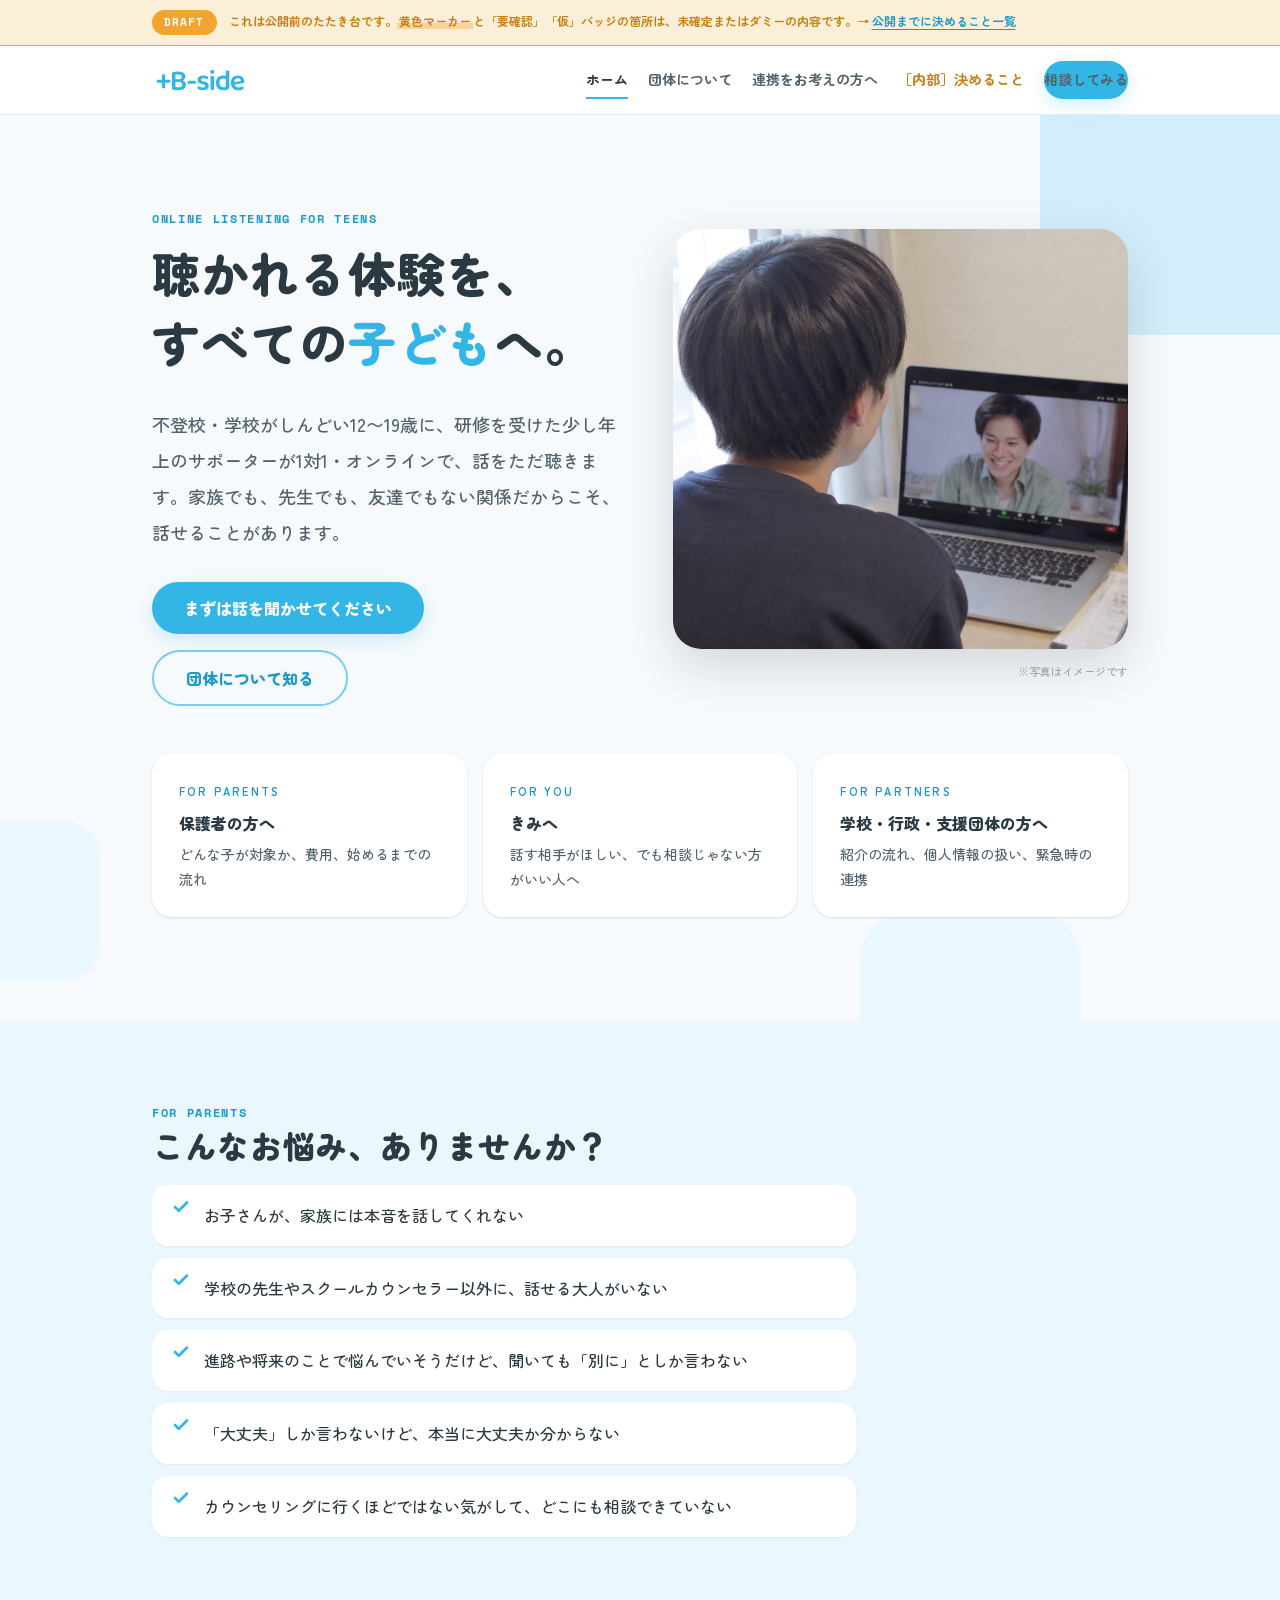
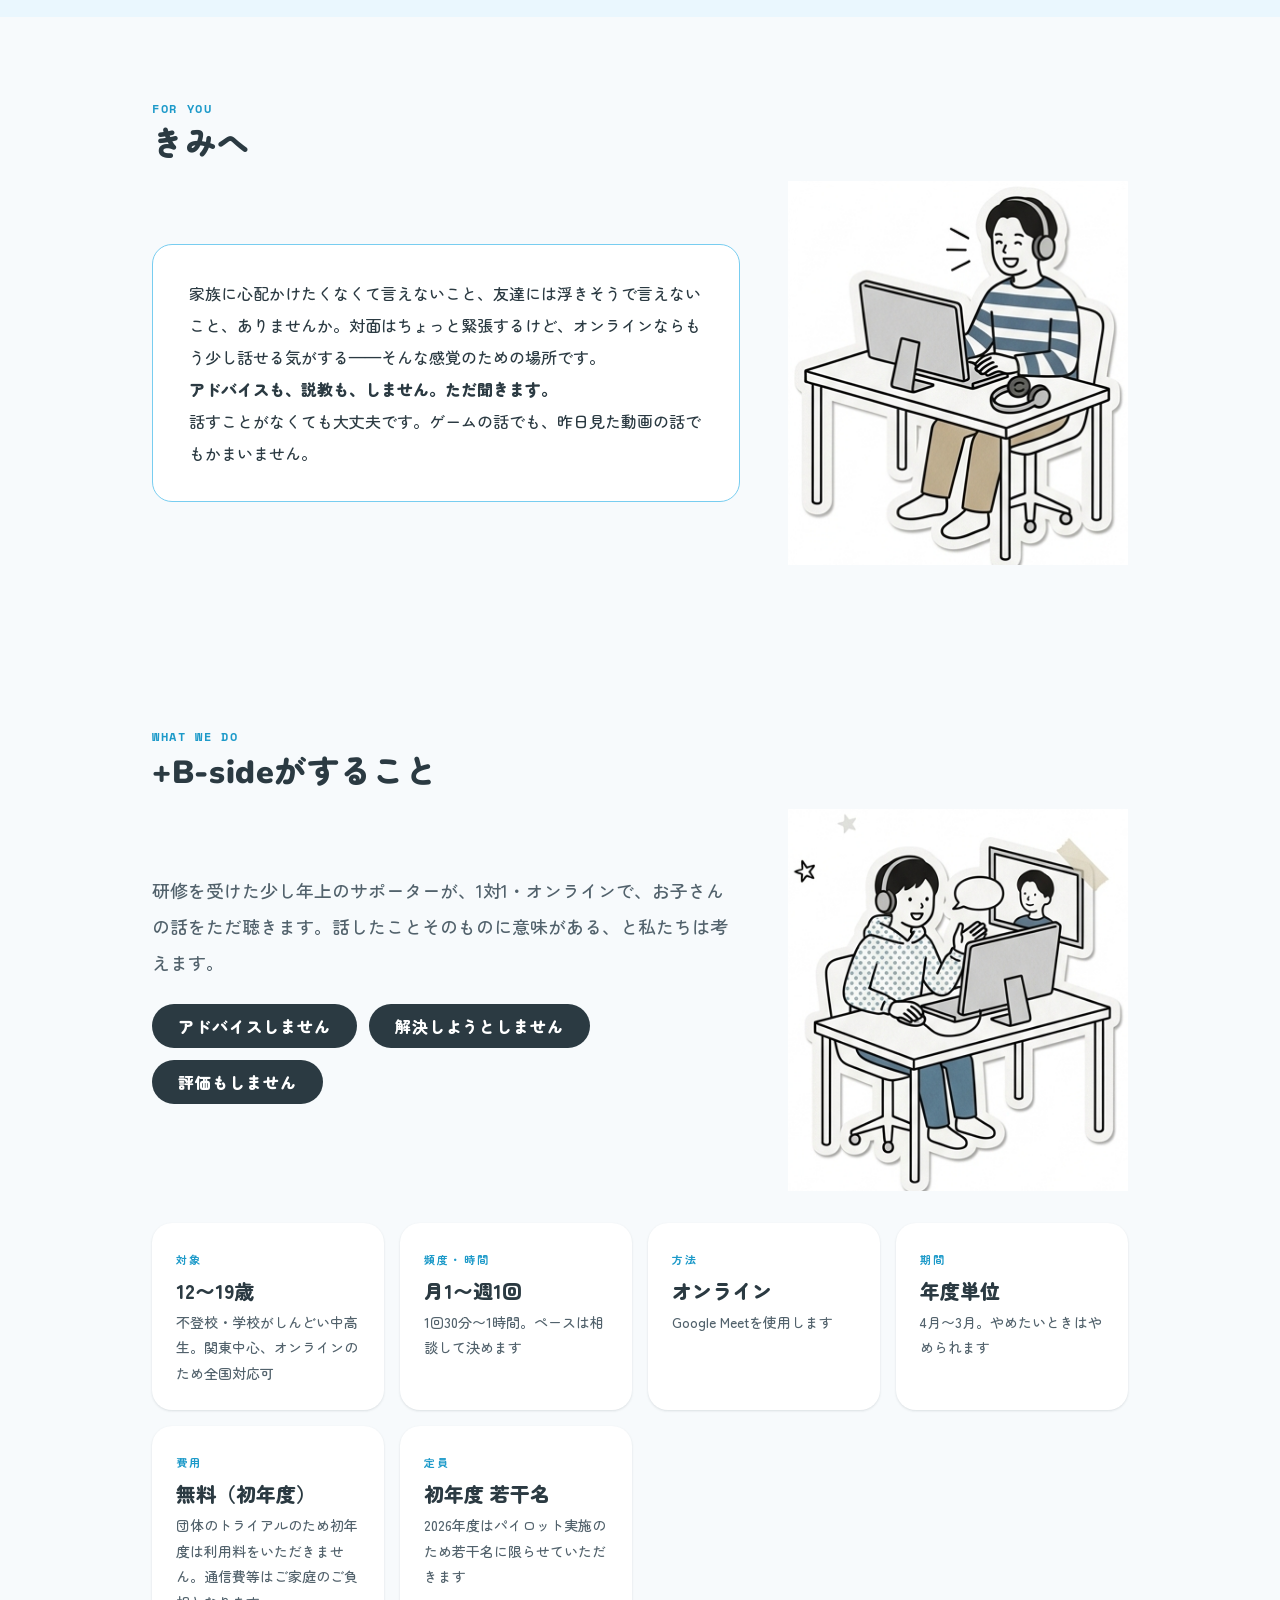
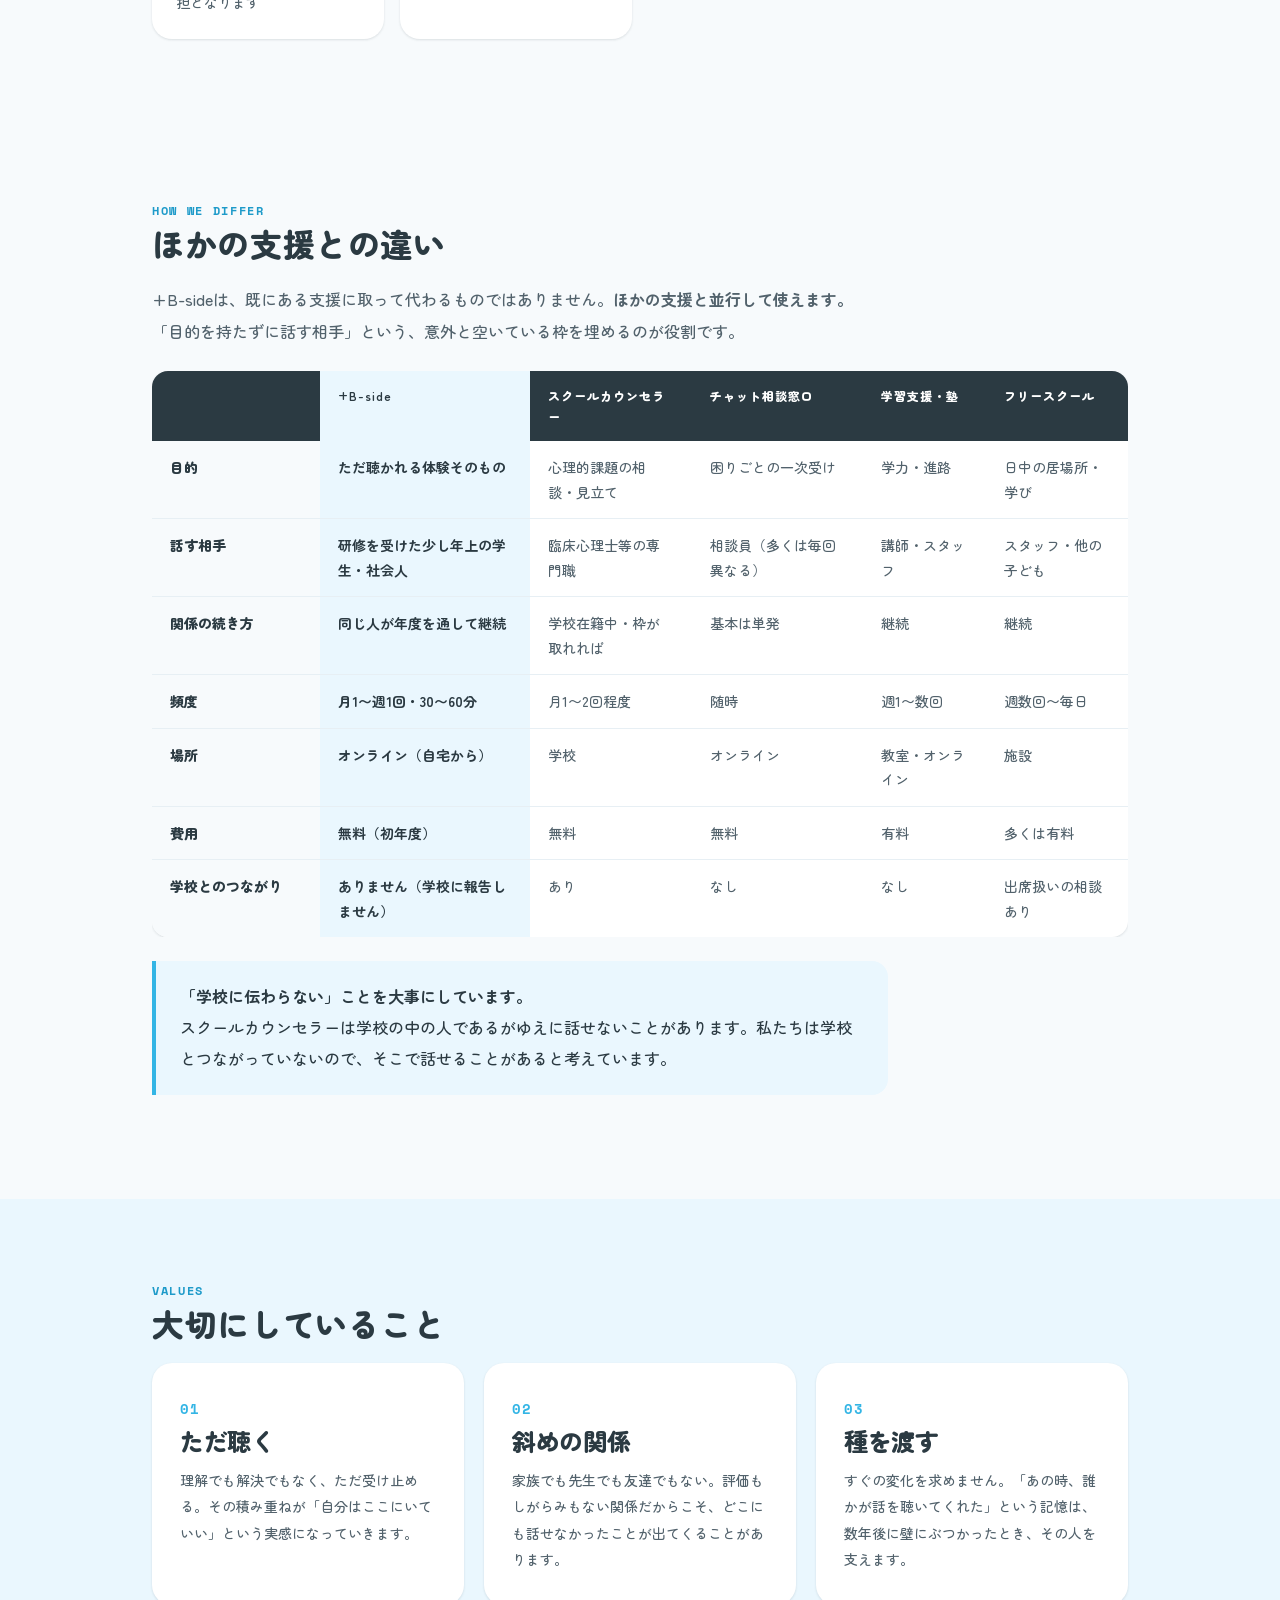
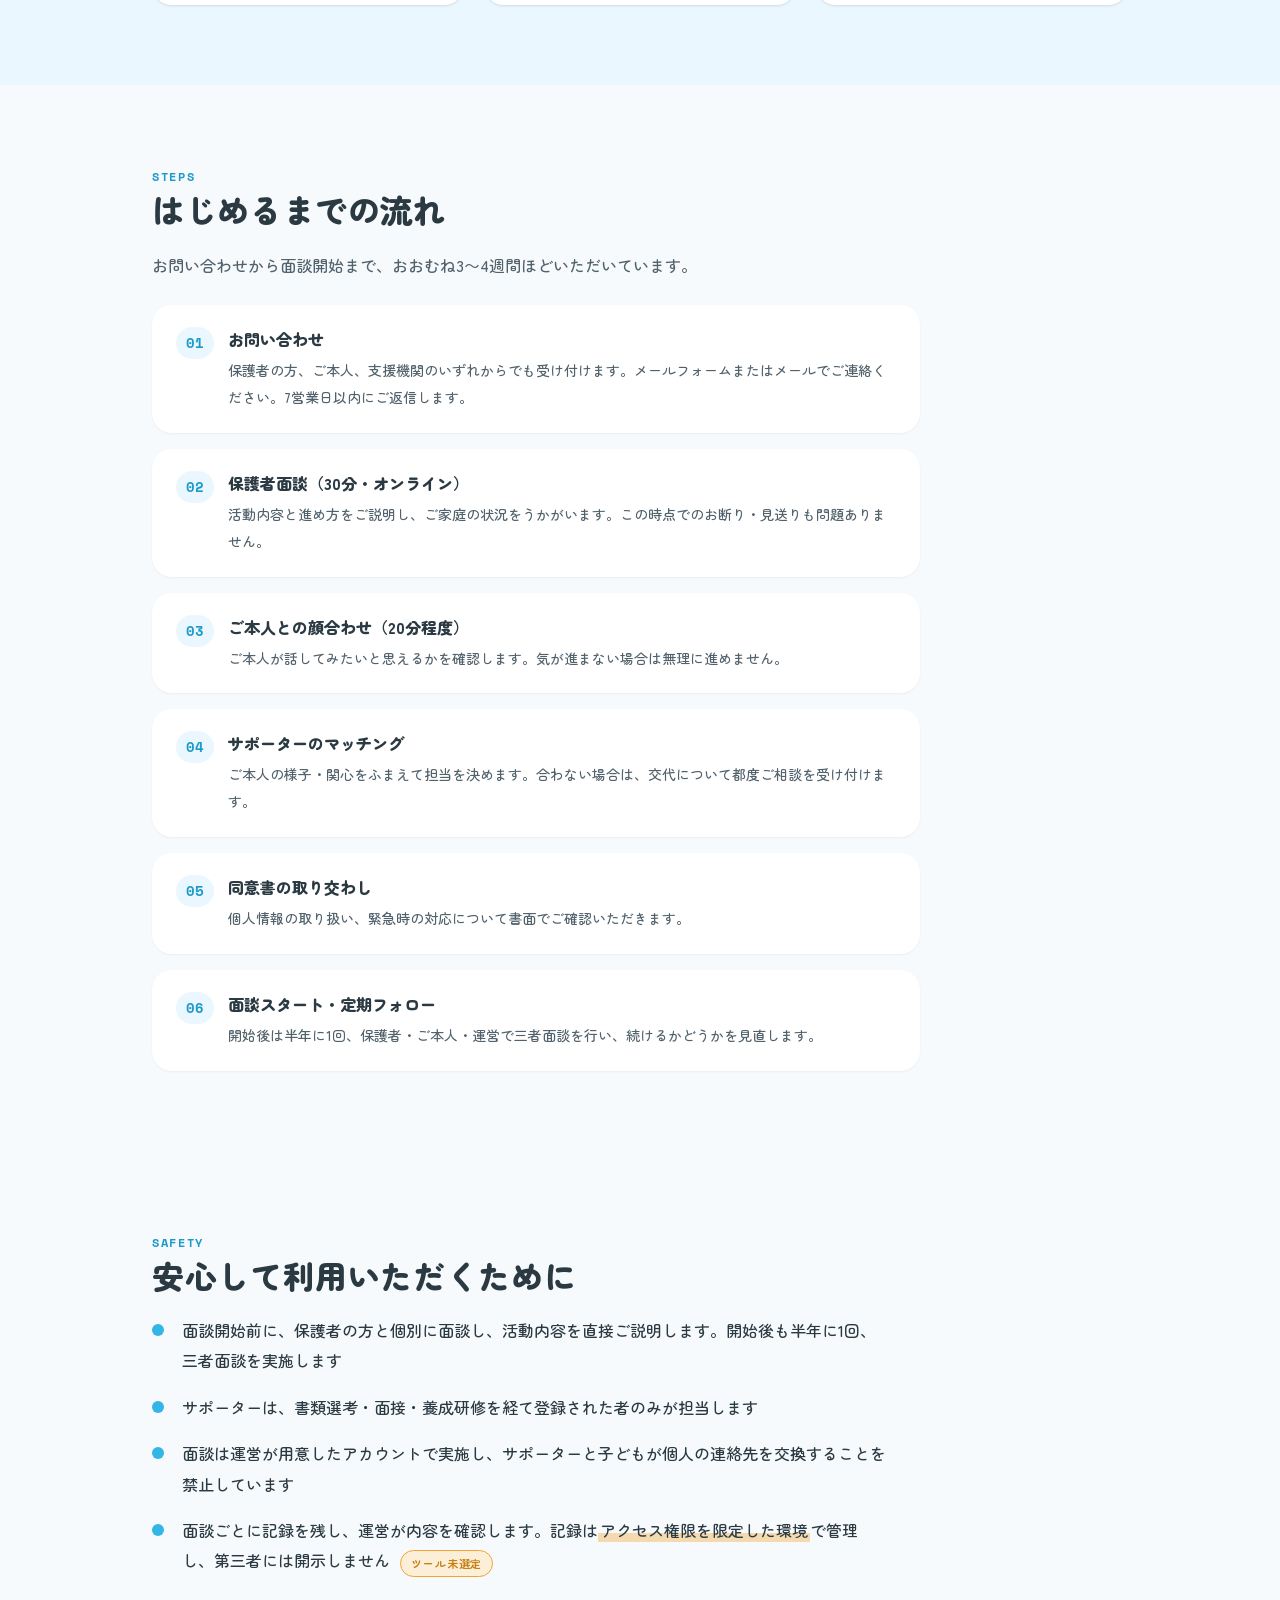
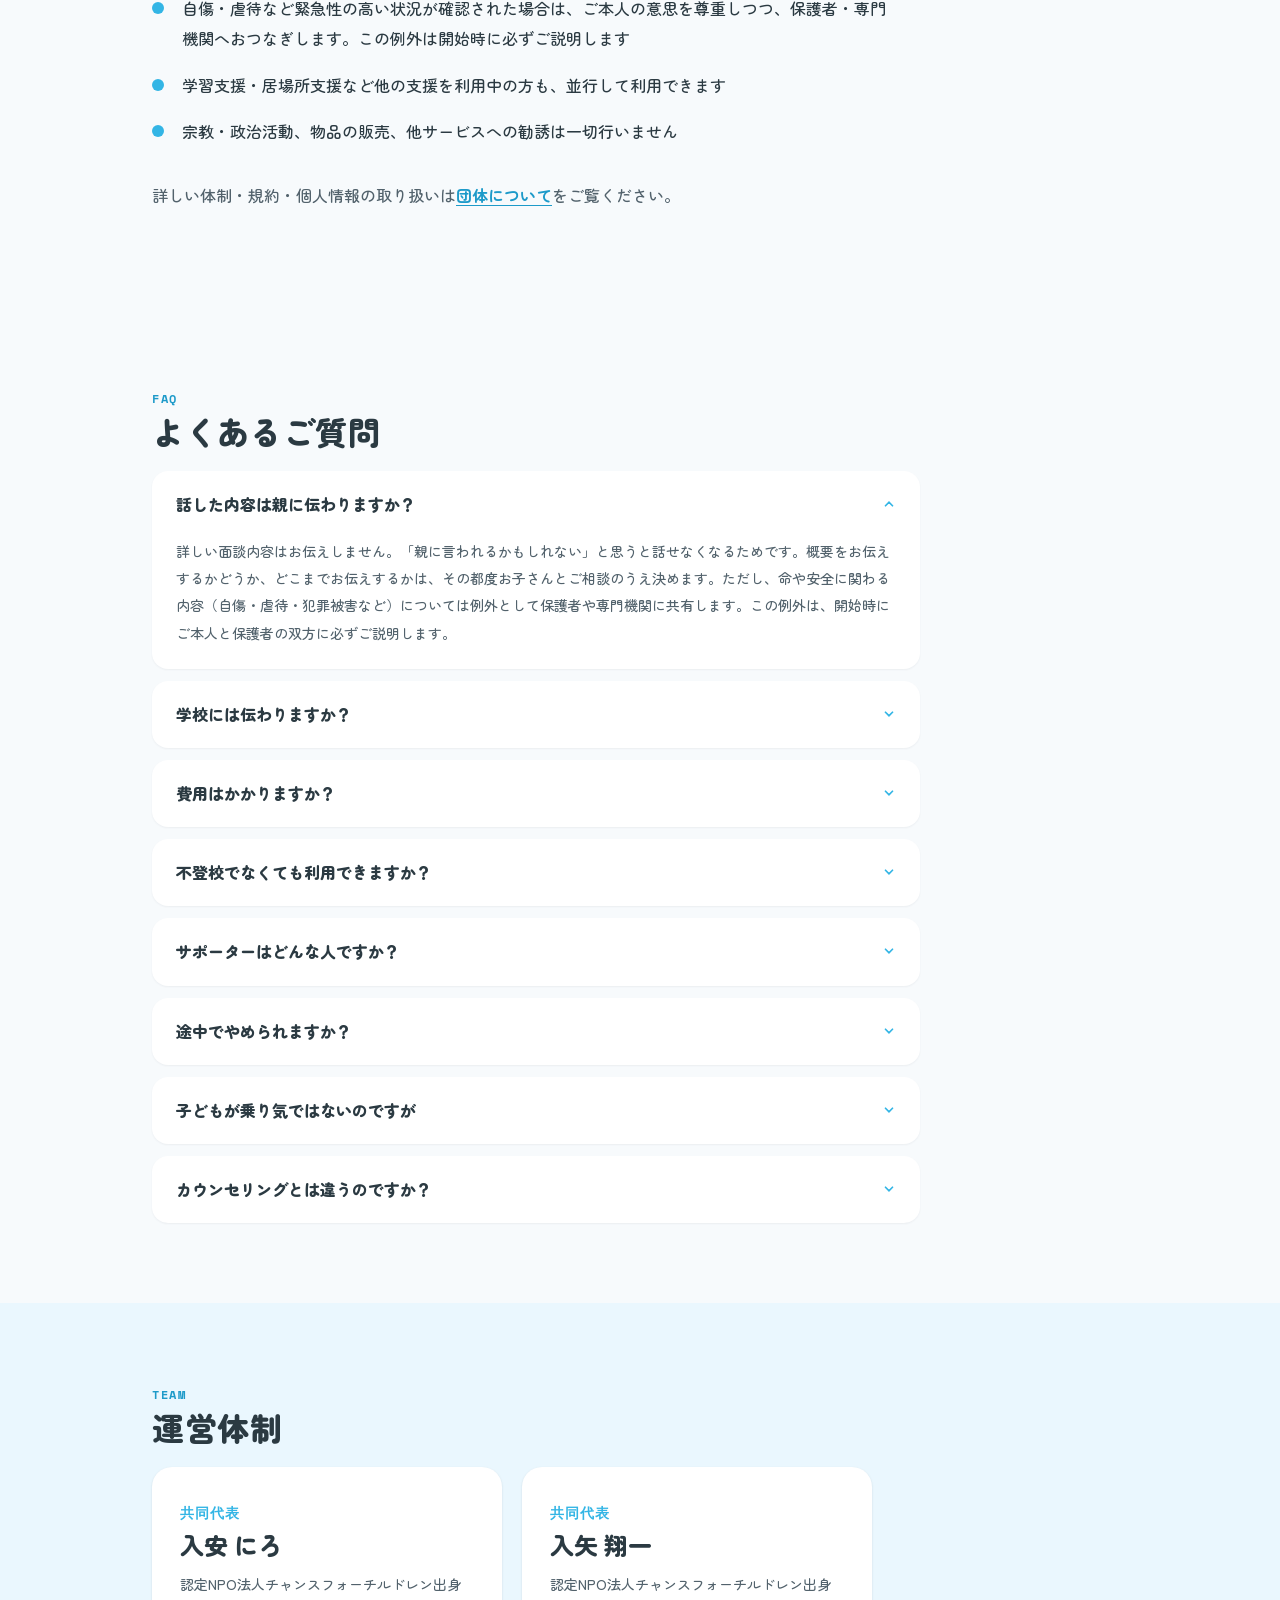
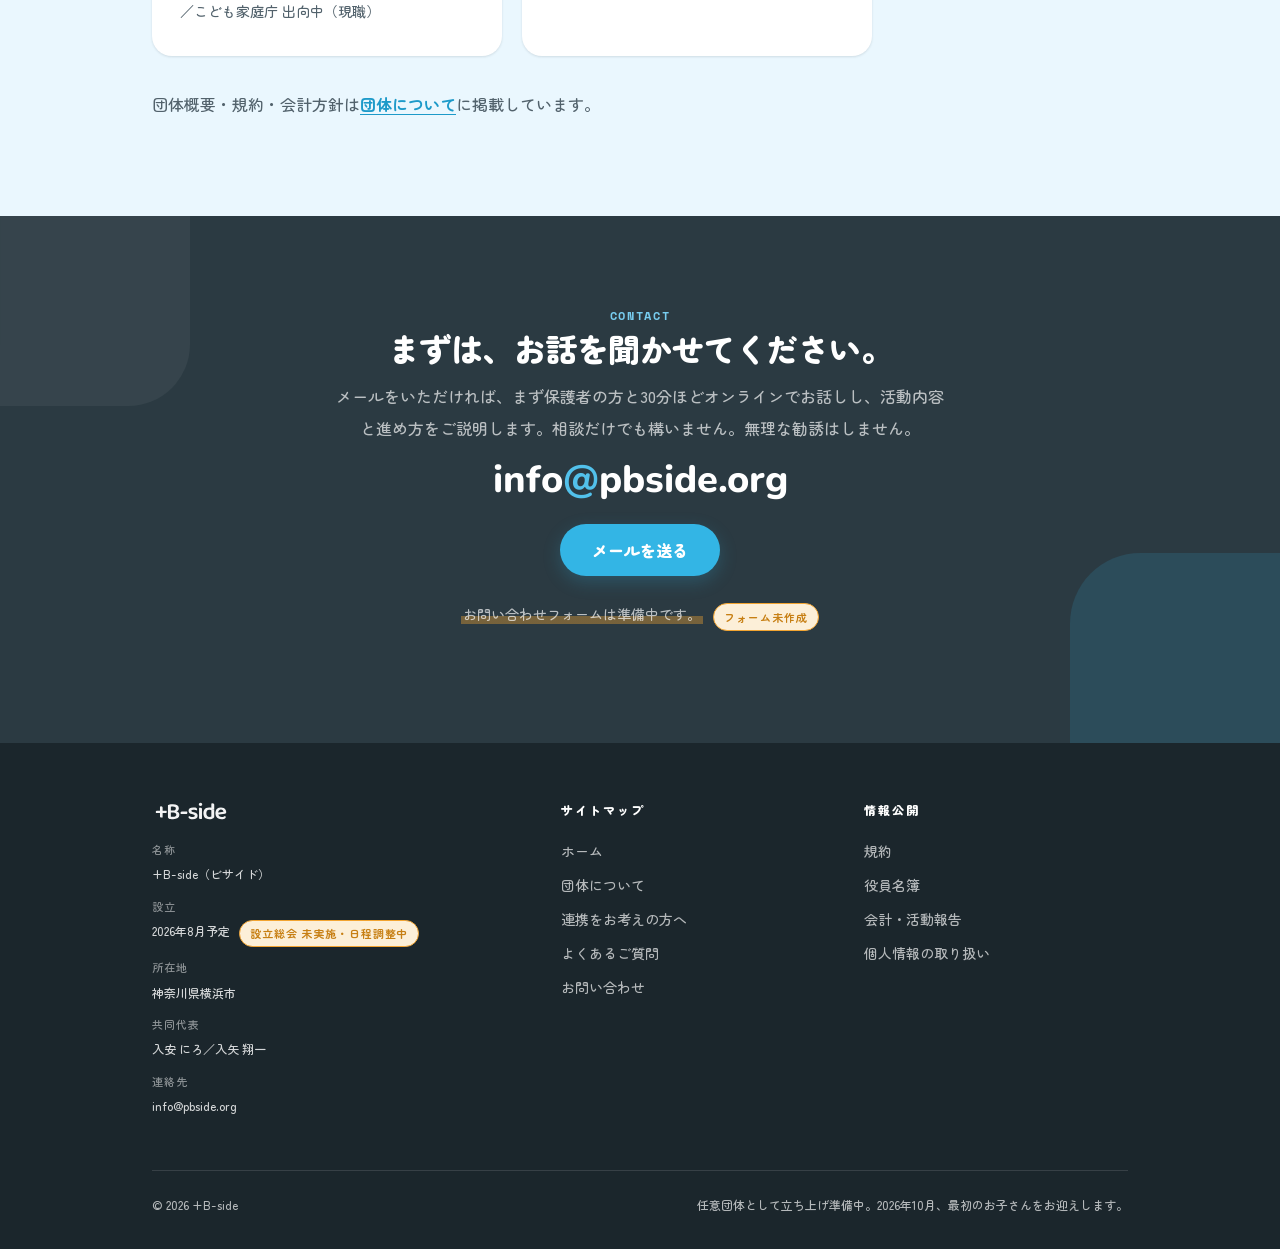
==== index.html @ 62839733 "+B-side HP 初期公開 にろさんとの内容調整用にGitHub Pagesで公開。  Co-Authored-By: Claude Sonnet 5 <noreply@anthropic.com" ====
<!DOCTYPE html>
<html lang="ja">
<head>
<meta charset="UTF-8">
<meta name="viewport" content="width=device-width, initial-scale=1.0">
<title>+B-side｜聴かれる体験を、すべての子どもへ。</title>
<meta name="description" content="不登校・学校がしんどい12〜19歳に、研修を受けた少し年上のサポーターが1対1・オンラインで話をただ聴きます。アドバイスも解決も評価もしません。">
<link rel="icon" href="assets/logo/plus-B_icon_tile.svg">
<link rel="preconnect" href="https://fonts.googleapis.com">
<link href="https://fonts.googleapis.com/css2?family=Nunito:wght@400;700;800;900&family=Space+Mono:wght@400;700&family=Zen+Maru+Gothic:wght@400;500;700;900&display=swap" rel="stylesheet">
<link rel="stylesheet" href="assets/css/styles.css">
<link rel="stylesheet" href="assets/css/site.css">
<style>
  .hero { position: relative; overflow: hidden; background: var(--bg-page); padding: 92px 0 104px; }
  .hero .tile { position: absolute; border-radius: 22%; }
  .hero .t1 { width: 340px; height: 340px; right: -100px; top: -120px; background: var(--sky-100); }
  .hero .t2 { width: 220px; height: 220px; right: 200px; bottom: -110px; background: var(--sky-50); }
  .hero .t3 { width: 160px; height: 160px; left: -60px; bottom: 40px; background: var(--sky-50); }
  .hero .container { position: relative; }
  .hero .split { display: grid; grid-template-columns: 1.02fr 0.98fr; gap: var(--space-12); align-items: center; }
  .hero h1 { font-size: clamp(30px, 4.6vw, 48px); font-weight: 900; line-height: 1.45; letter-spacing: 0.02em; margin-bottom: var(--space-6); }
  .hero h1 .accent { color: var(--sky-500); }
  .hero p.lead { margin-bottom: var(--space-8); }
  .hero .actions { display: flex; gap: var(--space-4); flex-wrap: wrap; }
  .hero .shot { position: relative; }
  .hero .shot img {
    width: 100%; height: 420px; object-fit: cover; object-position: 58% 45%;
    border-radius: var(--radius-2xl); box-shadow: 0 18px 48px rgba(27,38,44,0.16);
    display: block;
  }
  .hero .shot .cap {
    display: block; margin-top: 10px; font-size: var(--text-2xs);
    color: var(--text-muted); font-weight: 500; text-align: right;
  }
  @media (max-width: 900px) {
    .hero .split { grid-template-columns: 1fr; gap: var(--space-8); }
    .hero .shot img { height: 260px; }
  }
  .illust-row { display: grid; grid-template-columns: 1fr 340px; gap: var(--space-12); align-items: center; }
  .illust-row.rev { grid-template-columns: 340px 1fr; }
  .illust-row img { width: 100%; max-width: 340px; height: auto; display: block; }
  @media (max-width: 760px) {
    .illust-row, .illust-row.rev { grid-template-columns: 1fr; gap: var(--space-6); }
    .illust-row .pic { order: -1; }
    .illust-row img { max-width: 240px; }
  }
  .entry {
    display: grid; grid-template-columns: repeat(auto-fit, minmax(240px, 1fr));
    gap: var(--space-4); margin-top: var(--space-12);
  }
  .entry a {
    background: var(--surface); border-radius: var(--radius-card); padding: 24px 26px;
    box-shadow: var(--shadow-sm); transition: var(--transition-control);
    border: 1.5px solid transparent;
  }
  .entry a:hover { border-color: var(--sky-300); transform: translateY(-2px); }
  .entry .who { font-size: var(--text-2xs); font-weight: 700; letter-spacing: 0.2em; color: var(--sky-600); display: block; margin-bottom: 8px; }
  .entry .ttl { font-weight: 900; font-size: var(--text-base); display: block; margin-bottom: 6px; }
  .entry .dsc { font-size: var(--text-sm); color: var(--text-secondary); font-weight: 500; line-height: 1.75; }
  @media (max-width: 640px) { .hero { padding: 56px 0 64px; } }
</style>
</head>
<body>

<div class="draftbar">
  <div class="container">
    <span class="tag">DRAFT</span>
    <span>これは公開前のたたき台です。<mark class="q">黄色マーカー</mark>と「要確認」「仮」バッジの箇所は、未確定またはダミーの内容です。→ <a class="link" href="checklist.html">公開までに決めること一覧</a></span>
  </div>
</div>

<header class="site-header">
  <div class="container">
    <a class="brand" href="index.html"><img src="assets/logo/plus-B-side_lockup_sky.svg" alt="+B-side"></a>
    <nav class="site-nav">
      <a href="index.html" class="current">ホーム</a>
      <a href="about.html">団体について</a>
      <a href="partner.html">連携をお考えの方へ</a>
      <a href="checklist.html" class="internal">［内部］決めること</a>
      <a class="btn" href="#contact">相談してみる</a>
    </nav>
  </div>
</header>

<section class="hero">
  <div class="tile t1"></div><div class="tile t2"></div><div class="tile t3"></div>
  <div class="container">
    <div class="split">
      <div>
        <span class="kicker">Online listening for teens</span>
        <h1>聴かれる体験を、<br>すべての<span class="accent">子ども</span>へ。</h1>
        <p class="lead">不登校・学校がしんどい12〜19歳に、研修を受けた少し年上のサポーターが1対1・オンラインで、話をただ聴きます。家族でも、先生でも、友達でもない関係だからこそ、話せることがあります。</p>
        <div class="actions">
          <a class="btn big" href="#contact">まずは話を聞かせてください</a>
          <a class="btn big ghost" href="about.html">団体について知る</a>
        </div>
      </div>
      <div class="shot">
        <img src="assets/img/hero-meeting.jpg" alt="自宅の机でノートパソコンを開いて話している利用者の子どもと、画面越しに笑顔で話を聴いているボランティアサポーター">
        <span class="cap">※写真はイメージです</span>
      </div>
    </div>

    <div class="entry">
      <a href="#worries">
        <span class="who">FOR PARENTS</span>
        <span class="ttl">保護者の方へ</span>
        <span class="dsc">どんな子が対象か、費用、始めるまでの流れ</span>
      </a>
      <a href="#for-you">
        <span class="who">FOR YOU</span>
        <span class="ttl">きみへ</span>
        <span class="dsc">話す相手がほしい、でも相談じゃない方がいい人へ</span>
      </a>
      <a href="partner.html">
        <span class="who">FOR PARTNERS</span>
        <span class="ttl">学校・行政・支援団体の方へ</span>
        <span class="dsc">紹介の流れ、個人情報の扱い、緊急時の連携</span>
      </a>
    </div>
  </div>
</section>

<section class="block tint" id="worries">
  <div class="container">
    <span class="kicker">For parents</span>
    <h2 class="sec">こんなお悩み、ありませんか？</h2>
    <ul class="checklist">
      <li>お子さんが、家族には本音を話してくれない</li>
      <li>学校の先生やスクールカウンセラー以外に、話せる大人がいない</li>
      <li>進路や将来のことで悩んでいそうだけど、聞いても「別に」としか言わない</li>
      <li>「大丈夫」しか言わないけど、本当に大丈夫か分からない</li>
      <li>カウンセリングに行くほどではない気がして、どこにも相談できていない</li>
    </ul>
  </div>
</section>

<section class="block" id="for-you">
  <div class="container">
    <span class="kicker">For you</span>
    <h2 class="sec">きみへ</h2>
    <div class="illust-row">
      <div class="to-kids-card">
      家族に心配かけたくなくて言えないこと、友達には浮きそうで言えないこと、ありませんか。対面はちょっと緊張するけど、オンラインならもう少し話せる気がする——そんな感覚のための場所です。<br><strong>アドバイスも、説教も、しません。ただ聞きます。</strong><br>話すことがなくても大丈夫です。ゲームの話でも、昨日見た動画の話でもかまいません。
      </div>
      <div class="pic"><img src="assets/img/illust-talking.png" alt="ヘッドホンをつけて自宅のパソコンの前で笑いながら話している子どものイラスト"></div>
    </div>
  </div>
</section>

<section class="block sunken" id="what">
  <div class="container">
    <span class="kicker">What we do</span>
    <h2 class="sec">+B-sideがすること</h2>
    <div class="illust-row">
      <div>
        <p class="lead">研修を受けた少し年上のサポーターが、1対1・オンラインで、お子さんの話をただ聴きます。話したことそのものに意味がある、と私たちは考えます。</p>
        <div class="no3">
          <span>アドバイスしません</span>
          <span>解決しようとしません</span>
          <span>評価もしません</span>
        </div>
      </div>
      <div class="pic"><img src="assets/img/illust-listening.png" alt="画面越しに相手の話を聴いているサポーターのイラスト"></div>
    </div>
    <div class="factgrid">
      <div class="factcard"><span class="label">対象</span><span class="val">12〜19歳</span><span class="note">不登校・学校がしんどい中高生。関東中心、オンラインのため全国対応可</span></div>
      <div class="factcard"><span class="label">頻度・時間</span><span class="val">月1〜週1回</span><span class="note">1回30分〜1時間。ペースは相談して決めます</span></div>
      <div class="factcard"><span class="label">方法</span><span class="val">オンライン</span><span class="note">Google Meetを使用します</span></div>
      <div class="factcard"><span class="label">期間</span><span class="val">年度単位</span><span class="note">4月〜3月。やめたいときはやめられます</span></div>
      <div class="factcard"><span class="label">費用</span><span class="val">無料（初年度）</span><span class="note">団体のトライアルのため初年度は利用料をいただきません。通信費等はご家庭のご負担となります</span></div>
      <div class="factcard"><span class="label">定員</span><span class="val">初年度 若干名</span><span class="note">2026年度はパイロット実施のため若干名に限らせていただきます</span></div>
    </div>
  </div>
</section>

<section class="block" id="difference">
  <div class="container">
    <span class="kicker">How we differ</span>
    <h2 class="sec">ほかの支援との違い</h2>
    <p class="body">+B-sideは、既にある支援に取って代わるものではありません。<strong>ほかの支援と並行して使えます。</strong>「目的を持たずに話す相手」という、意外と空いている枠を埋めるのが役割です。</p>
    <div class="tablewrap">
      <table class="data">
        <thead>
          <tr><th>　</th><th class="own">+B-side</th><th>スクールカウンセラー</th><th>チャット相談窓口</th><th>学習支援・塾</th><th>フリースクール</th></tr>
        </thead>
        <tbody>
          <tr><th>目的</th><td class="own">ただ聴かれる体験そのもの</td><td>心理的課題の相談・見立て</td><td>困りごとの一次受け</td><td>学力・進路</td><td>日中の居場所・学び</td></tr>
          <tr><th>話す相手</th><td class="own">研修を受けた少し年上の学生・社会人</td><td>臨床心理士等の専門職</td><td>相談員（多くは毎回異なる）</td><td>講師・スタッフ</td><td>スタッフ・他の子ども</td></tr>
          <tr><th>関係の続き方</th><td class="own">同じ人が年度を通して継続</td><td>学校在籍中・枠が取れれば</td><td>基本は単発</td><td>継続</td><td>継続</td></tr>
          <tr><th>頻度</th><td class="own">月1〜週1回・30〜60分</td><td>月1〜2回程度</td><td>随時</td><td>週1〜数回</td><td>週数回〜毎日</td></tr>
          <tr><th>場所</th><td class="own">オンライン（自宅から）</td><td>学校</td><td>オンライン</td><td>教室・オンライン</td><td>施設</td></tr>
          <tr><th>費用</th><td class="own">無料（初年度）</td><td>無料</td><td>無料</td><td>有料</td><td>多くは有料</td></tr>
          <tr><th>学校とのつながり</th><td class="own">ありません（学校に報告しません）</td><td>あり</td><td>なし</td><td>なし</td><td>出席扱いの相談あり</td></tr>
        </tbody>
      </table>
    </div>
    <div class="callout">
      <strong>「学校に伝わらない」ことを大事にしています。</strong><br>
      スクールカウンセラーは学校の中の人であるがゆえに話せないことがあります。私たちは学校とつながっていないので、そこで話せることがあると考えています。
    </div>
  </div>
</section>

<section class="block tint" id="values">
  <div class="container">
    <span class="kicker">Values</span>
    <h2 class="sec">大切にしていること</h2>
    <div class="values">
      <div class="value">
        <span class="num">01</span>
        <h3>ただ聴く</h3>
        <p>理解でも解決でもなく、ただ受け止める。その積み重ねが「自分はここにいていい」という実感になっていきます。</p>
      </div>
      <div class="value">
        <span class="num">02</span>
        <h3>斜めの関係</h3>
        <p>家族でも先生でも友達でもない。評価もしがらみもない関係だからこそ、どこにも話せなかったことが出てくることがあります。</p>
      </div>
      <div class="value">
        <span class="num">03</span>
        <h3>種を渡す</h3>
        <p>すぐの変化を求めません。「あの時、誰かが話を聴いてくれた」という記憶は、数年後に壁にぶつかったとき、その人を支えます。</p>
      </div>
    </div>
  </div>
</section>

<section class="block" id="flow">
  <div class="container">
    <span class="kicker">Steps</span>
    <h2 class="sec">はじめるまでの流れ</h2>
    <p class="body">お問い合わせから面談開始まで、おおむね3〜4週間ほどいただいています。</p>
    <ol class="steps">
      <li><span class="t">お問い合わせ</span><span class="d">保護者の方、ご本人、支援機関のいずれからでも受け付けます。メールフォームまたはメールでご連絡ください。7営業日以内にご返信します。</span></li>
      <li><span class="t">保護者面談（30分・オンライン）</span><span class="d">活動内容と進め方をご説明し、ご家庭の状況をうかがいます。この時点でのお断り・見送りも問題ありません。</span></li>
      <li><span class="t">ご本人との顔合わせ（20分程度）</span><span class="d">ご本人が話してみたいと思えるかを確認します。気が進まない場合は無理に進めません。</span></li>
      <li><span class="t">サポーターのマッチング</span><span class="d">ご本人の様子・関心をふまえて担当を決めます。合わない場合は、交代について都度ご相談を受け付けます。</span></li>
      <li><span class="t">同意書の取り交わし</span><span class="d">個人情報の取り扱い、緊急時の対応について書面でご確認いただきます。</span></li>
      <li><span class="t">面談スタート・定期フォロー</span><span class="d">開始後は半年に1回、保護者・ご本人・運営で三者面談を行い、続けるかどうかを見直します。</span></li>
    </ol>
  </div>
</section>

<section class="block sunken" id="safety">
  <div class="container">
    <span class="kicker">Safety</span>
    <h2 class="sec">安心して利用いただくために</h2>
    <ul class="dotlist">
      <li>面談開始前に、保護者の方と個別に面談し、活動内容を直接ご説明します。開始後も半年に1回、三者面談を実施します</li>
      <li>サポーターは、書類選考・面接・養成研修を経て登録された者のみが担当します</li>
      <li>面談は運営が用意したアカウントで実施し、サポーターと子どもが個人の連絡先を交換することを禁止しています</li>
      <li>面談ごとに記録を残し、運営が内容を確認します。記録は<mark class="q">アクセス権限を限定した環境</mark>で管理し、第三者には開示しません <span class="tbd">ツール未選定</span></li>
      <li>自傷・虐待など緊急性の高い状況が確認された場合は、ご本人の意思を尊重しつつ、保護者・専門機関へおつなぎします。この例外は開始時に必ずご説明します</li>
      <li>学習支援・居場所支援など他の支援を利用中の方も、並行して利用できます</li>
      <li>宗教・政治活動、物品の販売、他サービスへの勧誘は一切行いません</li>
    </ul>
    <p class="body" style="margin-top:var(--space-8)">詳しい体制・規約・個人情報の取り扱いは<a class="link" href="about.html">団体について</a>をご覧ください。</p>
  </div>
</section>

<section class="block" id="faq">
  <div class="container">
    <span class="kicker">FAQ</span>
    <h2 class="sec">よくあるご質問</h2>
    <div class="faq">
      <details open>
        <summary>話した内容は親に伝わりますか？</summary>
        <div class="a">詳しい面談内容はお伝えしません。「親に言われるかもしれない」と思うと話せなくなるためです。概要をお伝えするかどうか、どこまでお伝えするかは、その都度お子さんとご相談のうえ決めます。ただし、命や安全に関わる内容（自傷・虐待・犯罪被害など）については例外として保護者や専門機関に共有します。この例外は、開始時にご本人と保護者の双方に必ずご説明します。</div>
      </details>
      <details>
        <summary>学校には伝わりますか？</summary>
        <div class="a">伝わりません。私たちは学校とつながっていません。学校経由でご紹介いただいた場合も、面談の内容そのものを学校へ報告することはありません。紹介元への報告範囲は、開始前に三者で合意した内容に限ります。</div>
      </details>
      <details>
        <summary>費用はかかりますか？</summary>
        <div class="a">初年度（2026年度）は無料です。団体のトライアルのため、利用料はいただきません。通信環境・端末はご家庭でご用意ください。次年度以降の費用は改めてお知らせします。</div>
      </details>
      <details>
        <summary>不登校でなくても利用できますか？</summary>
        <div class="a">はい。学校に通いながら「しんどい」を抱えている方も対象です。「不登校であること」は条件ではありません。</div>
      </details>
      <details>
        <summary>サポーターはどんな人ですか？</summary>
        <div class="a"><mark class="q">大学生から20代の社会人が中心です。</mark>心理やカウンセリングの専門家ではありません。「少し年上の、評価してこない人」であることを大事にしています。全員が書類選考・面接・養成研修を経て登録されています。 <span class="tbd">募集要件 未確定</span></div>
      </details>
      <details>
        <summary>途中でやめられますか？</summary>
        <div class="a">いつでもやめられます。理由をお伝えいただく必要もありません。合わないと感じた場合は、担当の交代もご相談ください。</div>
      </details>
      <details>
        <summary>子どもが乗り気ではないのですが</summary>
        <div class="a">ご本人が気が進まない状態で始めても続きません。まず保護者の方だけでご相談いただき、ご本人には「そういう場所があるらしい」とだけ伝えておく、という進め方もできます。</div>
      </details>
      <details>
        <summary>カウンセリングとは違うのですか？</summary>
        <div class="a">違います。私たちは心理の専門機関ではなく、見立てや治療は行いません。医療・心理的なケアが必要な状態の場合は、適切な機関をご案内します。</div>
      </details>
    </div>
  </div>
</section>

<section class="block tint" id="team">
  <div class="container">
    <span class="kicker">Team</span>
    <h2 class="sec">運営体制</h2>
    <div class="values" style="max-width:720px">
      <div class="value">
        <span class="num">共同代表</span>
        <h3>入安 にろ</h3>
        <p>認定NPO法人チャンスフォーチルドレン出身／こども家庭庁 出向中（現職）</p>
      </div>
      <div class="value">
        <span class="num">共同代表</span>
        <h3>入矢 翔一</h3>
        <p>認定NPO法人チャンスフォーチルドレン出身</p>
      </div>
    </div>
    <p class="body" style="margin-top:var(--space-8)">団体概要・規約・会計方針は<a class="link" href="about.html">団体について</a>に掲載しています。</p>
  </div>
</section>

<section class="cta" id="contact">
  <div class="tile t1"></div><div class="tile t2"></div>
  <div class="container">
    <span class="kicker" style="color:var(--sky-300)">Contact</span>
    <h2>まずは、お話を聞かせてください。</h2>
    <p>メールをいただければ、まず保護者の方と30分ほどオンラインでお話しし、活動内容と進め方をご説明します。相談だけでも構いません。無理な勧誘はしません。</p>
    <a class="mail" href="mailto:info@pbside.org">info<span class="at">@</span>pbside.org</a>
    <a class="btn big" href="mailto:info@pbside.org">メールを送る</a>
    <p style="margin-top:var(--space-6); font-size:var(--text-sm)"><mark class="q">お問い合わせフォームは準備中です。</mark> <span class="tbd">フォーム未作成</span></p>
  </div>
</section>

<footer class="site">
  <div class="container">
    <div class="cols">
      <div>
        <img src="assets/logo/plus-B-side_lockup_white.svg" alt="+B-side">
        <dl class="org">
          <dt>名称</dt><dd>+B-side（ビサイド）</dd>
          <dt>設立</dt><dd>2026年8月予定 <span class="tbd">設立総会 未実施・日程調整中</span></dd>
          <dt>所在地</dt><dd>神奈川県横浜市</dd>
          <dt>共同代表</dt><dd>入安 にろ／入矢 翔一</dd>
          <dt>連絡先</dt><dd>info@pbside.org</dd>
        </dl>
      </div>
      <div>
        <h4>サイトマップ</h4>
        <ul>
          <li><a href="index.html">ホーム</a></li>
          <li><a href="about.html">団体について</a></li>
          <li><a href="partner.html">連携をお考えの方へ</a></li>
          <li><a href="index.html#faq">よくあるご質問</a></li>
          <li><a href="index.html#contact">お問い合わせ</a></li>
        </ul>
      </div>
      <div>
        <h4>情報公開</h4>
        <ul>
          <li><a href="about.html#rules">規約</a></li>
          <li><a href="about.html#officers">役員名簿</a></li>
          <li><a href="about.html#accounting">会計・活動報告</a></li>
          <li><a href="about.html#privacy">個人情報の取り扱い</a></li>
        </ul>
      </div>
    </div>
    <div class="bottom">
      <span>&copy; 2026 +B-side</span>
      <span>任意団体として立ち上げ準備中。2026年10月、最初のお子さんをお迎えします。</span>
    </div>
  </div>
</footer>

</body>
</html>
---- assets/css/styles.css ----
/* =============================================================
   +B-side Design System · Global entry point
   Consumers link THIS file. It is an @import manifest only —
   every token, font, and base rule is reached from here.
   ============================================================= */

@import "tokens/fonts.css";
@import "tokens/colors.css";
@import "tokens/typography.css";
@import "tokens/spacing.css";
@import "tokens/radii.css";
@import "tokens/elevation.css";
@import "tokens/motion.css";
@import "tokens/base.css";
---- assets/css/site.css ----
/* =============================================================
   +B-side · サイト共通スタイル（複数ページ用）
   トークンは styles.css（@import マニフェスト）を先に読むこと。
   ============================================================= */

body { font-family: "Zen Maru Gothic", var(--font-sans); color: var(--text-primary); }

.container { max-width: var(--container-lg); margin: 0 auto; padding: 0 var(--page-pad-x); }
.narrow { max-width: 46em; }

.kicker {
  font-family: var(--font-mono);
  font-size: var(--text-xs); font-weight: 700;
  letter-spacing: var(--tracking-widest); text-transform: uppercase;
  color: var(--sky-600);
  display: block; margin-bottom: var(--space-3);
}

a { color: inherit; text-decoration: none; }
.link { color: var(--text-link); font-weight: 700; text-decoration: underline; text-underline-offset: 3px; }

/* ── 下書きバナー（公開時に削除する） ───────────────── */
.draftbar {
  background: var(--warning-50);
  border-bottom: 1px solid var(--warning-500);
  color: var(--warning-700);
  font-size: var(--text-xs); font-weight: 700;
  padding: 10px 0; line-height: 1.7;
}
.draftbar .container { display: flex; gap: var(--space-3); align-items: baseline; flex-wrap: wrap; }
.draftbar .tag {
  background: var(--warning-500); color: #fff;
  border-radius: var(--radius-pill); padding: 3px 12px;
  font-family: var(--font-mono); font-size: var(--text-2xs); letter-spacing: 0.1em;
}

/* ── 未確定マーカー ───────────────────────────────── */
.tbd {
  display: inline-block; vertical-align: middle;
  background: var(--warning-50); color: var(--warning-700);
  border: 1px solid var(--warning-500);
  border-radius: var(--radius-pill);
  font-size: var(--text-2xs); font-weight: 700; letter-spacing: 0.08em;
  padding: 2px 10px; margin-left: 6px; white-space: nowrap;
}
.tbd.dummy { background: var(--danger-50); color: var(--danger-700); border-color: var(--danger-500); }
mark.q {
  background: linear-gradient(transparent 62%, rgba(242,164,49,0.38) 62%);
  color: inherit; padding: 0 2px;
}

/* ── ヘッダー ─────────────────────────────────────── */
.site-header {
  position: sticky; top: 0; z-index: 10;
  background: rgba(255,255,255,0.94); backdrop-filter: blur(8px);
  border-bottom: 1px solid var(--border-subtle);
}
.site-header .container {
  display: flex; align-items: center; gap: var(--space-6);
  min-height: 68px; flex-wrap: wrap;
}
.site-header .brand img { height: 30px; display: block; }
.site-nav { display: flex; gap: var(--space-5); margin-left: auto; align-items: center; flex-wrap: wrap; }
.site-nav a {
  font-size: var(--text-sm); font-weight: 700; color: var(--text-secondary);
  padding: 6px 0; border-bottom: 2px solid transparent;
  transition: var(--transition-control);
}
.site-nav a:hover { color: var(--sky-600); }
.site-nav a.current { color: var(--ink-800); border-bottom-color: var(--sky-500); }
.site-nav a.internal { color: var(--warning-700); }

.btn {
  display: inline-block;
  background: var(--brand); color: var(--on-brand);
  font-weight: 900; font-size: var(--text-sm);
  padding: 10px 22px; border-radius: var(--radius-pill);
  box-shadow: var(--shadow-sky-soft);
  transition: var(--transition-control);
}
.btn:hover { background: var(--brand-hover); color: #fff; transform: translateY(-1px); }
.btn.big { font-size: var(--text-base); padding: 14px 32px; }
.btn.ghost {
  background: transparent; color: var(--sky-600);
  border: 2px solid var(--sky-300); box-shadow: none;
}
.btn.ghost:hover { background: var(--sky-50); color: var(--sky-700); }

/* ── ページヘッダー（下層ページ） ───────────────────── */
.page-head {
  background: var(--sky-50); padding: 64px 0 56px;
  border-bottom: 1px solid var(--border-subtle);
  position: relative; overflow: hidden;
}
.page-head .tile { position: absolute; border-radius: 22%; background: var(--sky-100); }
.page-head .t1 { width: 260px; height: 260px; right: -80px; top: -90px; }
.page-head .container { position: relative; }
.page-head h1 { font-size: clamp(26px, 4.2vw, 40px); font-weight: 900; letter-spacing: 0.02em; }
.page-head p { margin-top: var(--space-4); color: var(--text-secondary); font-weight: 500; line-height: 2; max-width: 44em; }
.crumbs { font-size: var(--text-xs); color: var(--text-muted); font-weight: 700; margin-bottom: var(--space-4); }
.crumbs a:hover { color: var(--sky-600); }

/* ── セクション ───────────────────────────────────── */
section.block { padding: 80px 0; }
section.block.tint { background: var(--sky-50); }
section.block.sunken { background: var(--bg-page); }
h2.sec {
  font-size: clamp(22px, 3.4vw, 32px); font-weight: 900;
  margin-bottom: var(--space-6); letter-spacing: 0.02em;
}
h3.sub { font-size: var(--text-lg); font-weight: 900; margin: var(--space-10) 0 var(--space-4); }
p.lead { font-size: var(--text-md); line-height: 2; font-weight: 500; color: var(--text-secondary); max-width: 44em; }
p.body { line-height: 2; font-weight: 500; color: var(--text-secondary); max-width: 44em; margin-bottom: var(--space-4); }

/* ── リスト ───────────────────────────────────────── */
.checklist { list-style: none; padding: 0; margin: 0; display: grid; gap: var(--space-3); max-width: 44em; }
.checklist li {
  background: var(--surface); border-radius: var(--radius-lg);
  padding: 16px 20px 16px 52px; position: relative;
  font-weight: 500; box-shadow: var(--shadow-xs); line-height: 1.8;
}
.checklist li::before {
  content: ""; position: absolute; left: 20px; top: 22px; transform: translateY(-50%);
  width: 18px; height: 18px; border-radius: 35%; background: var(--sky-500);
  -webkit-mask: url('data:image/svg+xml;utf8,<svg xmlns="http://www.w3.org/2000/svg" viewBox="0 0 24 24" fill="none" stroke="black" stroke-width="3.5" stroke-linecap="round" stroke-linejoin="round"><path d="M20 6 9 17l-5-5"/></svg>') center/contain no-repeat;
          mask: url('data:image/svg+xml;utf8,<svg xmlns="http://www.w3.org/2000/svg" viewBox="0 0 24 24" fill="none" stroke="black" stroke-width="3.5" stroke-linecap="round" stroke-linejoin="round"><path d="M20 6 9 17l-5-5"/></svg>') center/contain no-repeat;
}

.dotlist { list-style: none; padding: 0; margin: 0; display: grid; gap: var(--space-4); max-width: 46em; }
.dotlist li { position: relative; padding-left: 30px; line-height: 1.9; font-weight: 500; }
.dotlist li::before {
  content: ""; position: absolute; left: 0; top: 9px;
  width: 12px; height: 12px; border-radius: 50%; background: var(--sky-500);
}
.dotlist.muted li::before { background: var(--ink-300); }

/* ── カード類 ─────────────────────────────────────── */
.factgrid { display: grid; grid-template-columns: repeat(auto-fit, minmax(220px, 1fr)); gap: var(--space-4); margin-top: var(--space-8); }
.factcard { background: var(--surface); border-radius: var(--radius-card); padding: 24px; box-shadow: var(--shadow-sm); }
.factcard .label { font-size: var(--text-2xs); font-weight: 700; letter-spacing: 0.2em; color: var(--sky-600); display: block; margin-bottom: 8px; }
.factcard .val { font-size: var(--text-lg); font-weight: 900; display: block; margin-bottom: 6px; }
.factcard .note { font-size: var(--text-sm); color: var(--text-secondary); line-height: 1.7; font-weight: 500; }

.values { display: grid; grid-template-columns: repeat(auto-fit, minmax(240px, 1fr)); gap: var(--space-5); }
.value { background: var(--surface); border-radius: var(--radius-card); padding: 32px 28px; box-shadow: var(--shadow-sm); }
.value .num { font-family: var(--font-mono); font-weight: 700; color: var(--sky-500); letter-spacing: var(--tracking-wider); font-size: var(--text-sm); }
.value h3 { font-size: var(--text-xl); font-weight: 900; margin: 10px 0 12px; }
.value p { font-size: var(--text-sm); line-height: 1.9; color: var(--text-secondary); font-weight: 500; }

.no3 { display: flex; flex-wrap: wrap; gap: var(--space-3); margin: var(--space-6) 0; }
.no3 span { background: var(--ink-800); color: #fff; border-radius: var(--radius-pill); padding: 10px 26px; font-weight: 900; letter-spacing: 0.06em; }

.to-kids-card {
  background: var(--surface); border: 1.5px solid var(--sky-300);
  border-radius: var(--radius-card); padding: 32px 36px;
  max-width: 46em; line-height: 2; font-weight: 500;
}
.to-kids-card strong { font-weight: 900; }

.panel {
  background: var(--surface); border-radius: var(--radius-card);
  padding: 28px 32px; box-shadow: var(--shadow-sm); margin-bottom: var(--space-5);
}
.panel h3 { font-size: var(--text-lg); font-weight: 900; margin-bottom: var(--space-3); }
.panel p { line-height: 1.95; font-weight: 500; color: var(--text-secondary); }

.callout {
  border-left: 4px solid var(--sky-500); background: var(--sky-50);
  border-radius: 0 var(--radius-lg) var(--radius-lg) 0;
  padding: 20px 24px; line-height: 1.95; font-weight: 500;
  max-width: 46em; margin: var(--space-6) 0;
}
.callout.warn { border-left-color: var(--warning-500); background: var(--warning-50); }

/* ── テーブル ─────────────────────────────────────── */
.tablewrap { overflow-x: auto; margin-top: var(--space-6); }
table.data {
  width: 100%; border-collapse: collapse; min-width: 620px;
  background: var(--surface); border-radius: var(--radius-lg); overflow: hidden;
  box-shadow: var(--shadow-sm); font-size: var(--text-sm);
}
table.data th, table.data td { padding: 14px 18px; text-align: left; vertical-align: top; line-height: 1.75; }
table.data thead th { background: var(--ink-800); color: #fff; font-weight: 900; font-size: var(--text-xs); letter-spacing: 0.08em; }
table.data tbody tr + tr { border-top: 1px solid var(--border-subtle); }
table.data tbody th { font-weight: 900; white-space: nowrap; width: 12em; background: var(--ink-25); }
table.data td { font-weight: 500; color: var(--text-secondary); }
table.data .own { background: var(--sky-50); color: var(--ink-800); font-weight: 700; }

/* ── ステップ ─────────────────────────────────────── */
.steps { list-style: none; padding: 0; margin: var(--space-6) 0 0; display: grid; gap: var(--space-4); counter-reset: s; max-width: 48em; }
.steps li {
  counter-increment: s; position: relative; padding: 22px 24px 22px 76px;
  background: var(--surface); border-radius: var(--radius-card); box-shadow: var(--shadow-xs);
}
.steps li::before {
  content: counter(s, decimal-leading-zero);
  position: absolute; left: 24px; top: 22px;
  font-family: var(--font-mono); font-weight: 700; font-size: var(--text-sm);
  color: var(--sky-600); background: var(--sky-50);
  border-radius: var(--radius-pill); padding: 4px 10px;
}
.steps li .t { font-weight: 900; display: block; margin-bottom: 6px; }
.steps li .d { font-size: var(--text-sm); color: var(--text-secondary); font-weight: 500; line-height: 1.85; }

/* ── FAQ ──────────────────────────────────────────── */
.faq { max-width: 48em; display: grid; gap: var(--space-3); }
.faq details {
  background: var(--surface); border-radius: var(--radius-lg);
  box-shadow: var(--shadow-xs); overflow: hidden;
}
.faq summary {
  cursor: pointer; list-style: none; padding: 20px 56px 20px 24px;
  font-weight: 900; position: relative; line-height: 1.7;
}
.faq summary::-webkit-details-marker { display: none; }
.faq summary::after {
  content: ""; position: absolute; right: 24px; top: 26px;
  width: 14px; height: 14px; background: var(--sky-500);
  -webkit-mask: url('data:image/svg+xml;utf8,<svg xmlns="http://www.w3.org/2000/svg" viewBox="0 0 24 24" fill="none" stroke="black" stroke-width="3" stroke-linecap="round"><path d="M6 9l6 6 6-6"/></svg>') center/contain no-repeat;
          mask: url('data:image/svg+xml;utf8,<svg xmlns="http://www.w3.org/2000/svg" viewBox="0 0 24 24" fill="none" stroke="black" stroke-width="3" stroke-linecap="round"><path d="M6 9l6 6 6-6"/></svg>') center/contain no-repeat;
  transition: transform 0.18s ease;
}
.faq details[open] summary::after { transform: rotate(180deg); }
.faq .a { padding: 0 24px 22px; color: var(--text-secondary); font-weight: 500; line-height: 1.95; font-size: var(--text-sm); }

/* ── 沿革 ─────────────────────────────────────────── */
.timeline { list-style: none; padding: 0; margin: var(--space-6) 0 0; max-width: 44em; }
.timeline li { position: relative; padding: 0 0 28px 32px; border-left: 2px solid var(--sky-200); }
.timeline li:last-child { border-left-color: transparent; padding-bottom: 0; }
.timeline li::before {
  content: ""; position: absolute; left: -8px; top: 4px;
  width: 14px; height: 14px; border-radius: 50%;
  background: var(--sky-500); border: 3px solid #fff;
}
.timeline li.future::before { background: var(--ink-300); }
.timeline .when { font-family: var(--font-mono); font-size: var(--text-xs); font-weight: 700; color: var(--sky-600); display: block; }
.timeline .what { font-weight: 700; line-height: 1.8; margin-top: 4px; }
.timeline li.future .when { color: var(--text-muted); }

/* ── CTA ──────────────────────────────────────────── */
.cta { background: var(--dark-surface); color: #fff; padding: 88px 0; text-align: center; position: relative; overflow: hidden; }
.cta .tile { position: absolute; border-radius: 22%; }
.cta .t1 { width: 280px; height: 280px; left: -90px; top: -90px; background: rgba(255,255,255,0.05); }
.cta .t2 { width: 320px; height: 320px; right: -110px; bottom: -130px; background: rgba(51,181,229,0.14); }
.cta .container { position: relative; }
.cta h2 { color: #fff; font-size: clamp(22px, 3.4vw, 32px); font-weight: 900; margin-bottom: var(--space-4); }
.cta p { color: var(--text-on-dark-muted); line-height: 2; max-width: 38em; margin: 0 auto var(--space-6); font-weight: 500; }
.cta .mail { font-family: var(--font-display); font-size: clamp(22px, 4.2vw, 38px); font-weight: 800; color: #fff; display: block; margin-bottom: var(--space-8); }
.cta .mail .at { color: var(--sky-400); }

/* ── フッター ─────────────────────────────────────── */
footer.site { background: var(--dark-surface-2); color: var(--text-on-dark-muted); padding: 56px 0 32px; font-size: var(--text-sm); font-weight: 500; }
footer.site .cols { display: grid; grid-template-columns: 1.4fr 1fr 1fr; gap: var(--space-10); margin-bottom: var(--space-10); }
footer.site img { height: 24px; margin-bottom: 16px; opacity: 0.95; }
footer.site h4 { color: #fff; font-size: var(--text-xs); letter-spacing: 0.16em; font-weight: 900; margin-bottom: var(--space-4); }
footer.site ul { list-style: none; padding: 0; margin: 0; display: grid; gap: 10px; font-size: var(--text-sm); }
footer.site a:hover { color: var(--sky-300); }
footer.site .org { line-height: 1.95; font-size: var(--text-xs); }
footer.site .org dt { color: rgba(255,255,255,0.5); font-size: var(--text-2xs); letter-spacing: 0.1em; margin-top: 10px; }
footer.site .org dd { margin: 2px 0 0; color: rgba(255,255,255,0.82); }
footer.site .bottom { border-top: 1px solid var(--dark-border); padding-top: 22px; font-size: var(--text-xs); display: flex; justify-content: space-between; gap: var(--space-4); flex-wrap: wrap; }

@media (max-width: 860px) {
  footer.site .cols { grid-template-columns: 1fr; gap: var(--space-8); }
}
@media (max-width: 640px) {
  section.block { padding: 56px 0; }
  .page-head { padding: 44px 0 40px; }
  .site-header .container { min-height: 0; padding-top: 12px; padding-bottom: 12px; }
  .site-nav { margin-left: 0; width: 100%; gap: var(--space-4); }
  .panel { padding: 22px 20px; }
}
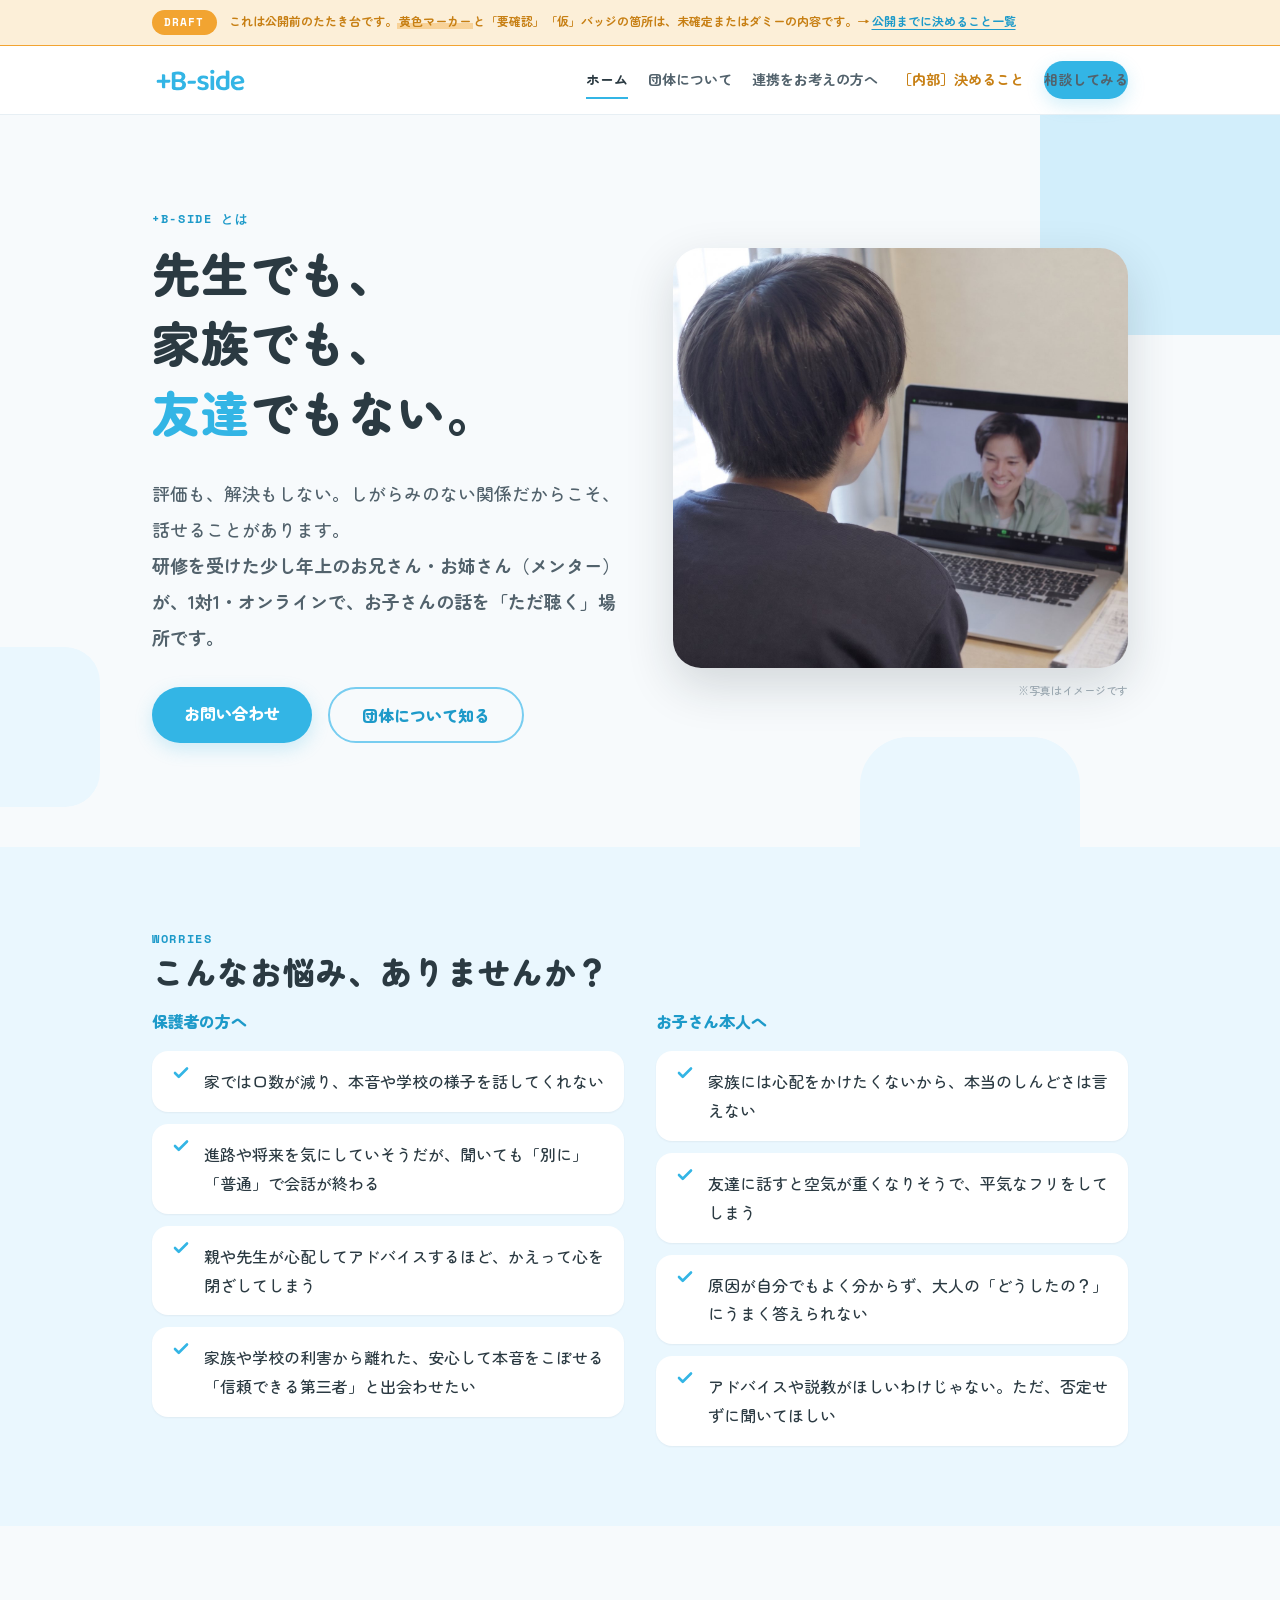
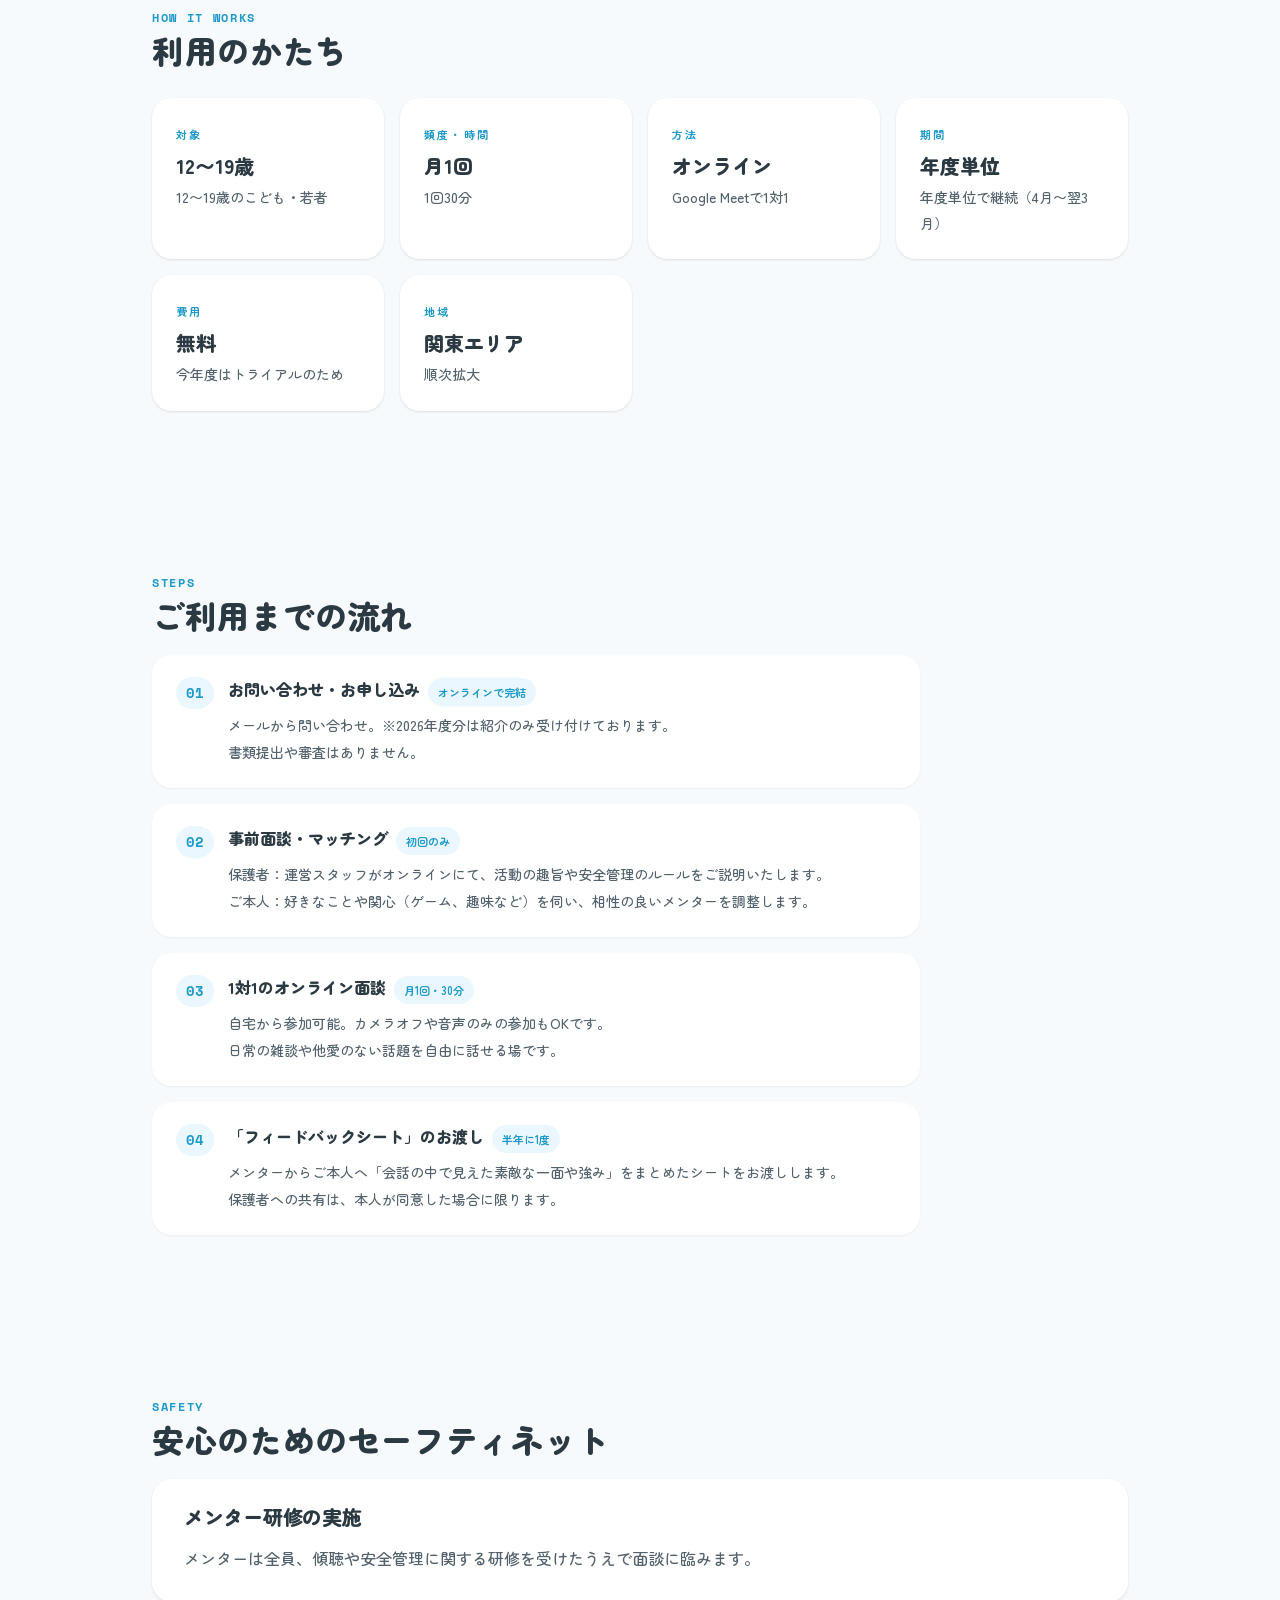
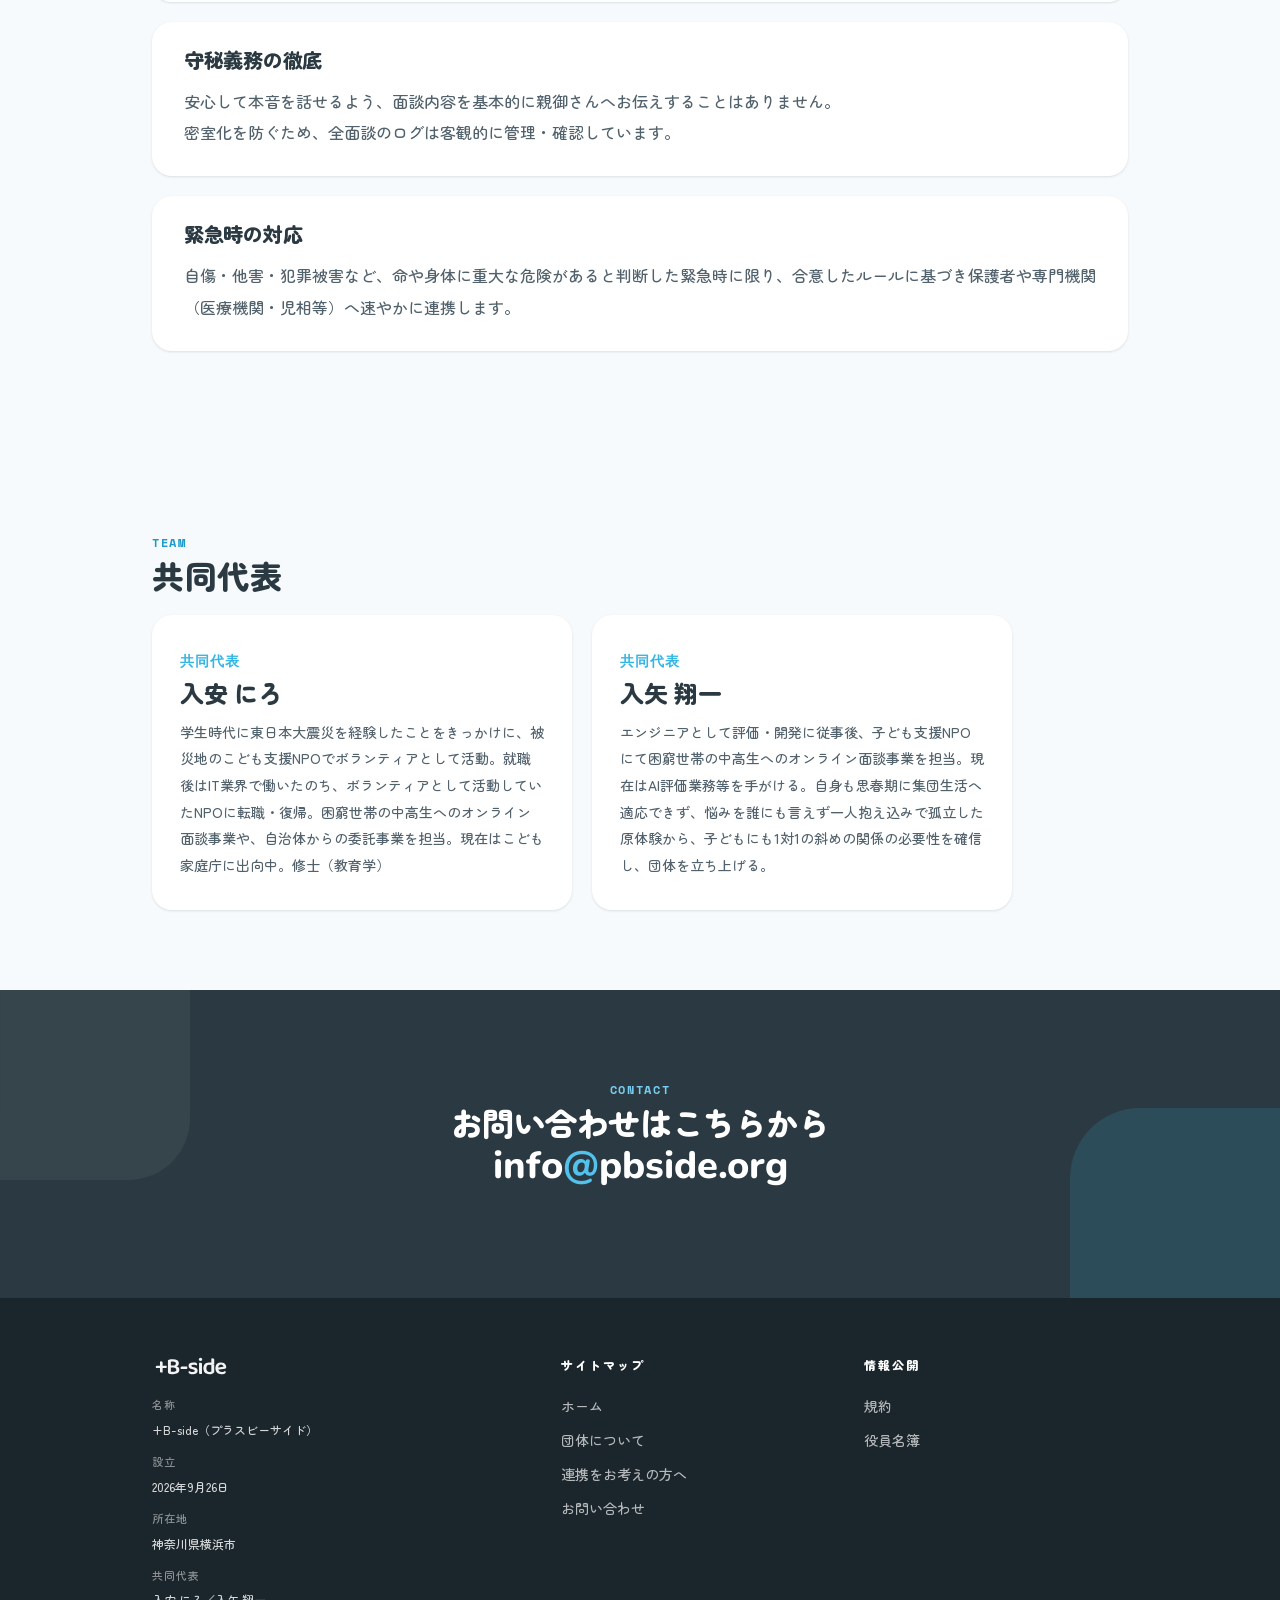
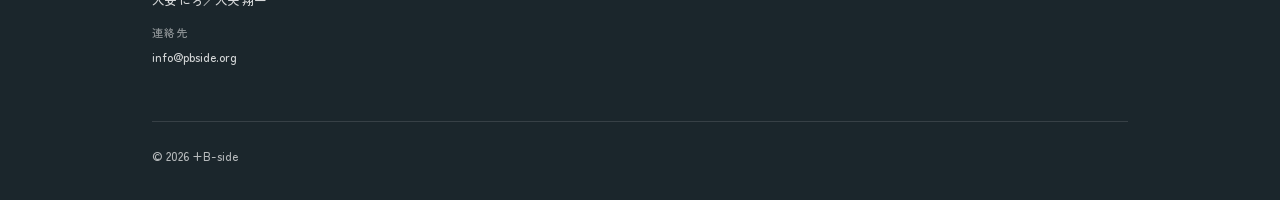
==== commit 68201396: "HPをチラシv0.5準拠に修正（トップ全面差し替え・団体概要の整理・不要節の削除） Co-Authored-By: Claude Opus 5.5 <noreply@anthropic.com> Cl" ====
--- a/index.html
+++ b/index.html
@@ -3,8 +3,8 @@
 <head>
 <meta charset="UTF-8">
 <meta name="viewport" content="width=device-width, initial-scale=1.0">
-<title>+B-side｜聴かれる体験を、すべての子どもへ。</title>
-<meta name="description" content="不登校・学校がしんどい12〜19歳に、研修を受けた少し年上のサポーターが1対1・オンラインで話をただ聴きます。アドバイスも解決も評価もしません。">
+<title>+B-side（プラスビーサイド）</title>
+<meta name="description" content="研修を受けた少し年上のお兄さん・お姉さん（メンター）が、1対1・オンラインで、12〜19歳のこども・若者の話を「ただ聴く」場所です。">
 <link rel="icon" href="assets/logo/plus-B_icon_tile.svg">
 <link rel="preconnect" href="https://fonts.googleapis.com">
 <link href="https://fonts.googleapis.com/css2?family=Nunito:wght@400;700;800;900&family=Space+Mono:wght@400;700&family=Zen+Maru+Gothic:wght@400;500;700;900&display=swap" rel="stylesheet">
@@ -58,6 +58,10 @@
   .entry .ttl { font-weight: 900; font-size: var(--text-base); display: block; margin-bottom: 6px; }
   .entry .dsc { font-size: var(--text-sm); color: var(--text-secondary); font-weight: 500; line-height: 1.75; }
   @media (max-width: 640px) { .hero { padding: 56px 0 64px; } }
+  .worries { display: grid; grid-template-columns: 1fr 1fr; gap: var(--space-8); }
+  .worries h3 { font-size: var(--text-base); font-weight: 900; color: var(--sky-600); margin-bottom: var(--space-4); }
+  @media (max-width: 760px) { .worries { grid-template-columns: 1fr; } }
+  .steps .pill { display: inline-block; margin-left: 8px; padding: 2px 10px; border-radius: 999px; background: var(--sky-50); color: var(--sky-600); font-size: var(--text-2xs); font-weight: 700; vertical-align: middle; }
 </style>
 </head>
 <body>
@@ -87,141 +91,60 @@
   <div class="container">
     <div class="split">
       <div>
-        <span class="kicker">Online listening for teens</span>
-        <h1>聴かれる体験を、<br>すべての<span class="accent">子ども</span>へ。</h1>
-        <p class="lead">不登校・学校がしんどい12〜19歳に、研修を受けた少し年上のサポーターが1対1・オンラインで、話をただ聴きます。家族でも、先生でも、友達でもない関係だからこそ、話せることがあります。</p>
+        <span class="kicker">+B-side とは</span>
+        <h1>先生でも、家族でも、<br><span class="accent">友達</span>でもない。</h1>
+        <p class="lead">評価も、解決もしない。しがらみのない関係だからこそ、話せることがあります。<br><strong>研修を受けた少し年上のお兄さん・お姉さん（メンター）が、1対1・オンラインで、お子さんの話を「ただ聴く」場所です。</strong></p>
         <div class="actions">
-          <a class="btn big" href="#contact">まずは話を聞かせてください</a>
+          <a class="btn big" href="#contact">お問い合わせ</a>
           <a class="btn big ghost" href="about.html">団体について知る</a>
         </div>
       </div>
       <div class="shot">
-        <img src="assets/img/hero-meeting.jpg" alt="自宅の机でノートパソコンを開いて話している利用者の子どもと、画面越しに笑顔で話を聴いているボランティアサポーター">
+        <img src="assets/img/hero-meeting.jpg" alt="自宅の机でノートパソコンを開いて話している子どもと、画面越しに笑顔で話を聴いているメンター">
         <span class="cap">※写真はイメージです</span>
       </div>
     </div>
-
-    <div class="entry">
-      <a href="#worries">
-        <span class="who">FOR PARENTS</span>
-        <span class="ttl">保護者の方へ</span>
-        <span class="dsc">どんな子が対象か、費用、始めるまでの流れ</span>
-      </a>
-      <a href="#for-you">
-        <span class="who">FOR YOU</span>
-        <span class="ttl">きみへ</span>
-        <span class="dsc">話す相手がほしい、でも相談じゃない方がいい人へ</span>
-      </a>
-      <a href="partner.html">
-        <span class="who">FOR PARTNERS</span>
-        <span class="ttl">学校・行政・支援団体の方へ</span>
-        <span class="dsc">紹介の流れ、個人情報の扱い、緊急時の連携</span>
-      </a>
-    </div>
   </div>
 </section>
 
 <section class="block tint" id="worries">
   <div class="container">
-    <span class="kicker">For parents</span>
+    <span class="kicker">Worries</span>
     <h2 class="sec">こんなお悩み、ありませんか？</h2>
-    <ul class="checklist">
-      <li>お子さんが、家族には本音を話してくれない</li>
-      <li>学校の先生やスクールカウンセラー以外に、話せる大人がいない</li>
-      <li>進路や将来のことで悩んでいそうだけど、聞いても「別に」としか言わない</li>
-      <li>「大丈夫」しか言わないけど、本当に大丈夫か分からない</li>
-      <li>カウンセリングに行くほどではない気がして、どこにも相談できていない</li>
-    </ul>
-  </div>
-</section>
-
-<section class="block" id="for-you">
-  <div class="container">
-    <span class="kicker">For you</span>
-    <h2 class="sec">きみへ</h2>
-    <div class="illust-row">
-      <div class="to-kids-card">
-      家族に心配かけたくなくて言えないこと、友達には浮きそうで言えないこと、ありませんか。対面はちょっと緊張するけど、オンラインならもう少し話せる気がする——そんな感覚のための場所です。<br><strong>アドバイスも、説教も、しません。ただ聞きます。</strong><br>話すことがなくても大丈夫です。ゲームの話でも、昨日見た動画の話でもかまいません。
-      </div>
-      <div class="pic"><img src="assets/img/illust-talking.png" alt="ヘッドホンをつけて自宅のパソコンの前で笑いながら話している子どものイラスト"></div>
+    <div class="worries">
+      <div>
+        <h3>保護者の方へ</h3>
+        <ul class="checklist">
+          <li>家では口数が減り、本音や学校の様子を話してくれない</li>
+          <li>進路や将来を気にしていそうだが、聞いても「別に」「普通」で会話が終わる</li>
+          <li>親や先生が心配してアドバイスするほど、かえって心を閉ざしてしまう</li>
+          <li>家族や学校の利害から離れた、安心して本音をこぼせる「信頼できる第三者」と出会わせたい</li>
+        </ul>
+      </div>
+      <div>
+        <h3>お子さん本人へ</h3>
+        <ul class="checklist">
+          <li>家族には心配をかけたくないから、本当のしんどさは言えない</li>
+          <li>友達に話すと空気が重くなりそうで、平気なフリをしてしまう</li>
+          <li>原因が自分でもよく分からず、大人の「どうしたの？」にうまく答えられない</li>
+          <li>アドバイスや説教がほしいわけじゃない。ただ、否定せずに聞いてほしい</li>
+        </ul>
+      </div>
     </div>
   </div>
 </section>
 
 <section class="block sunken" id="what">
   <div class="container">
-    <span class="kicker">What we do</span>
-    <h2 class="sec">+B-sideがすること</h2>
-    <div class="illust-row">
-      <div>
-        <p class="lead">研修を受けた少し年上のサポーターが、1対1・オンラインで、お子さんの話をただ聴きます。話したことそのものに意味がある、と私たちは考えます。</p>
-        <div class="no3">
-          <span>アドバイスしません</span>
-          <span>解決しようとしません</span>
-          <span>評価もしません</span>
-        </div>
-      </div>
-      <div class="pic"><img src="assets/img/illust-listening.png" alt="画面越しに相手の話を聴いているサポーターのイラスト"></div>
-    </div>
+    <span class="kicker">How it works</span>
+    <h2 class="sec">利用のかたち</h2>
     <div class="factgrid">
-      <div class="factcard"><span class="label">対象</span><span class="val">12〜19歳</span><span class="note">不登校・学校がしんどい中高生。関東中心、オンラインのため全国対応可</span></div>
-      <div class="factcard"><span class="label">頻度・時間</span><span class="val">月1〜週1回</span><span class="note">1回30分〜1時間。ペースは相談して決めます</span></div>
-      <div class="factcard"><span class="label">方法</span><span class="val">オンライン</span><span class="note">Google Meetを使用します</span></div>
-      <div class="factcard"><span class="label">期間</span><span class="val">年度単位</span><span class="note">4月〜3月。やめたいときはやめられます</span></div>
-      <div class="factcard"><span class="label">費用</span><span class="val">無料（初年度）</span><span class="note">団体のトライアルのため初年度は利用料をいただきません。通信費等はご家庭のご負担となります</span></div>
-      <div class="factcard"><span class="label">定員</span><span class="val">初年度 若干名</span><span class="note">2026年度はパイロット実施のため若干名に限らせていただきます</span></div>
-    </div>
-  </div>
-</section>
-
-<section class="block" id="difference">
-  <div class="container">
-    <span class="kicker">How we differ</span>
-    <h2 class="sec">ほかの支援との違い</h2>
-    <p class="body">+B-sideは、既にある支援に取って代わるものではありません。<strong>ほかの支援と並行して使えます。</strong>「目的を持たずに話す相手」という、意外と空いている枠を埋めるのが役割です。</p>
-    <div class="tablewrap">
-      <table class="data">
-        <thead>
-          <tr><th>　</th><th class="own">+B-side</th><th>スクールカウンセラー</th><th>チャット相談窓口</th><th>学習支援・塾</th><th>フリースクール</th></tr>
-        </thead>
-        <tbody>
-          <tr><th>目的</th><td class="own">ただ聴かれる体験そのもの</td><td>心理的課題の相談・見立て</td><td>困りごとの一次受け</td><td>学力・進路</td><td>日中の居場所・学び</td></tr>
-          <tr><th>話す相手</th><td class="own">研修を受けた少し年上の学生・社会人</td><td>臨床心理士等の専門職</td><td>相談員（多くは毎回異なる）</td><td>講師・スタッフ</td><td>スタッフ・他の子ども</td></tr>
-          <tr><th>関係の続き方</th><td class="own">同じ人が年度を通して継続</td><td>学校在籍中・枠が取れれば</td><td>基本は単発</td><td>継続</td><td>継続</td></tr>
-          <tr><th>頻度</th><td class="own">月1〜週1回・30〜60分</td><td>月1〜2回程度</td><td>随時</td><td>週1〜数回</td><td>週数回〜毎日</td></tr>
-          <tr><th>場所</th><td class="own">オンライン（自宅から）</td><td>学校</td><td>オンライン</td><td>教室・オンライン</td><td>施設</td></tr>
-          <tr><th>費用</th><td class="own">無料（初年度）</td><td>無料</td><td>無料</td><td>有料</td><td>多くは有料</td></tr>
-          <tr><th>学校とのつながり</th><td class="own">ありません（学校に報告しません）</td><td>あり</td><td>なし</td><td>なし</td><td>出席扱いの相談あり</td></tr>
-        </tbody>
-      </table>
-    </div>
-    <div class="callout">
-      <strong>「学校に伝わらない」ことを大事にしています。</strong><br>
-      スクールカウンセラーは学校の中の人であるがゆえに話せないことがあります。私たちは学校とつながっていないので、そこで話せることがあると考えています。
-    </div>
-  </div>
-</section>
-
-<section class="block tint" id="values">
-  <div class="container">
-    <span class="kicker">Values</span>
-    <h2 class="sec">大切にしていること</h2>
-    <div class="values">
-      <div class="value">
-        <span class="num">01</span>
-        <h3>ただ聴く</h3>
-        <p>理解でも解決でもなく、ただ受け止める。その積み重ねが「自分はここにいていい」という実感になっていきます。</p>
-      </div>
-      <div class="value">
-        <span class="num">02</span>
-        <h3>斜めの関係</h3>
-        <p>家族でも先生でも友達でもない。評価もしがらみもない関係だからこそ、どこにも話せなかったことが出てくることがあります。</p>
-      </div>
-      <div class="value">
-        <span class="num">03</span>
-        <h3>種を渡す</h3>
-        <p>すぐの変化を求めません。「あの時、誰かが話を聴いてくれた」という記憶は、数年後に壁にぶつかったとき、その人を支えます。</p>
-      </div>
+      <div class="factcard"><span class="label">対象</span><span class="val">12〜19歳</span><span class="note">12〜19歳のこども・若者</span></div>
+      <div class="factcard"><span class="label">頻度・時間</span><span class="val">月1回</span><span class="note">1回30分</span></div>
+      <div class="factcard"><span class="label">方法</span><span class="val">オンライン</span><span class="note">Google Meetで1対1</span></div>
+      <div class="factcard"><span class="label">期間</span><span class="val">年度単位</span><span class="note">年度単位で継続（4月〜翌3月）</span></div>
+      <div class="factcard"><span class="label">費用</span><span class="val">無料</span><span class="note">今年度はトライアルのため</span></div>
+      <div class="factcard"><span class="label">地域</span><span class="val">関東エリア</span><span class="note">順次拡大</span></div>
     </div>
   </div>
 </section>
@@ -229,15 +152,12 @@
 <section class="block" id="flow">
   <div class="container">
     <span class="kicker">Steps</span>
-    <h2 class="sec">はじめるまでの流れ</h2>
-    <p class="body">お問い合わせから面談開始まで、おおむね3〜4週間ほどいただいています。</p>
+    <h2 class="sec">ご利用までの流れ</h2>
     <ol class="steps">
-      <li><span class="t">お問い合わせ</span><span class="d">保護者の方、ご本人、支援機関のいずれからでも受け付けます。メールフォームまたはメールでご連絡ください。7営業日以内にご返信します。</span></li>
-      <li><span class="t">保護者面談（30分・オンライン）</span><span class="d">活動内容と進め方をご説明し、ご家庭の状況をうかがいます。この時点でのお断り・見送りも問題ありません。</span></li>
-      <li><span class="t">ご本人との顔合わせ（20分程度）</span><span class="d">ご本人が話してみたいと思えるかを確認します。気が進まない場合は無理に進めません。</span></li>
-      <li><span class="t">サポーターのマッチング</span><span class="d">ご本人の様子・関心をふまえて担当を決めます。合わない場合は、交代について都度ご相談を受け付けます。</span></li>
-      <li><span class="t">同意書の取り交わし</span><span class="d">個人情報の取り扱い、緊急時の対応について書面でご確認いただきます。</span></li>
-      <li><span class="t">面談スタート・定期フォロー</span><span class="d">開始後は半年に1回、保護者・ご本人・運営で三者面談を行い、続けるかどうかを見直します。</span></li>
+      <li><span class="t">お問い合わせ・お申し込み<span class="pill">オンラインで完結</span></span><span class="d">メールから問い合わせ。※2026年度分は紹介のみ受け付けております。<br>書類提出や審査はありません。</span></li>
+      <li><span class="t">事前面談・マッチング<span class="pill">初回のみ</span></span><span class="d">保護者：運営スタッフがオンラインにて、活動の趣旨や安全管理のルールをご説明いたします。<br>ご本人：好きなことや関心（ゲーム、趣味など）を伺い、相性の良いメンターを調整します。</span></li>
+      <li><span class="t">1対1のオンライン面談<span class="pill">月1回・30分</span></span><span class="d">自宅から参加可能。カメラオフや音声のみの参加もOKです。<br>日常の雑談や他愛のない話題を自由に話せる場です。</span></li>
+      <li><span class="t">「フィードバックシート」のお渡し<span class="pill">半年に1度</span></span><span class="d">メンターからご本人へ「会話の中で見えた素敵な一面や強み」をまとめたシートをお渡しします。<br>保護者への共有は、本人が同意した場合に限ります。</span></li>
     </ol>
   </div>
 </section>
@@ -245,78 +165,38 @@
 <section class="block sunken" id="safety">
   <div class="container">
     <span class="kicker">Safety</span>
-    <h2 class="sec">安心して利用いただくために</h2>
-    <ul class="dotlist">
-      <li>面談開始前に、保護者の方と個別に面談し、活動内容を直接ご説明します。開始後も半年に1回、三者面談を実施します</li>
-      <li>サポーターは、書類選考・面接・養成研修を経て登録された者のみが担当します</li>
-      <li>面談は運営が用意したアカウントで実施し、サポーターと子どもが個人の連絡先を交換することを禁止しています</li>
-      <li>面談ごとに記録を残し、運営が内容を確認します。記録は<mark class="q">アクセス権限を限定した環境</mark>で管理し、第三者には開示しません <span class="tbd">ツール未選定</span></li>
-      <li>自傷・虐待など緊急性の高い状況が確認された場合は、ご本人の意思を尊重しつつ、保護者・専門機関へおつなぎします。この例外は開始時に必ずご説明します</li>
-      <li>学習支援・居場所支援など他の支援を利用中の方も、並行して利用できます</li>
-      <li>宗教・政治活動、物品の販売、他サービスへの勧誘は一切行いません</li>
-    </ul>
-    <p class="body" style="margin-top:var(--space-8)">詳しい体制・規約・個人情報の取り扱いは<a class="link" href="about.html">団体について</a>をご覧ください。</p>
-  </div>
-</section>
-
-<section class="block" id="faq">
-  <div class="container">
-    <span class="kicker">FAQ</span>
-    <h2 class="sec">よくあるご質問</h2>
-    <div class="faq">
-      <details open>
-        <summary>話した内容は親に伝わりますか？</summary>
-        <div class="a">詳しい面談内容はお伝えしません。「親に言われるかもしれない」と思うと話せなくなるためです。概要をお伝えするかどうか、どこまでお伝えするかは、その都度お子さんとご相談のうえ決めます。ただし、命や安全に関わる内容（自傷・虐待・犯罪被害など）については例外として保護者や専門機関に共有します。この例外は、開始時にご本人と保護者の双方に必ずご説明します。</div>
-      </details>
-      <details>
-        <summary>学校には伝わりますか？</summary>
-        <div class="a">伝わりません。私たちは学校とつながっていません。学校経由でご紹介いただいた場合も、面談の内容そのものを学校へ報告することはありません。紹介元への報告範囲は、開始前に三者で合意した内容に限ります。</div>
-      </details>
-      <details>
-        <summary>費用はかかりますか？</summary>
-        <div class="a">初年度（2026年度）は無料です。団体のトライアルのため、利用料はいただきません。通信環境・端末はご家庭でご用意ください。次年度以降の費用は改めてお知らせします。</div>
-      </details>
-      <details>
-        <summary>不登校でなくても利用できますか？</summary>
-        <div class="a">はい。学校に通いながら「しんどい」を抱えている方も対象です。「不登校であること」は条件ではありません。</div>
-      </details>
-      <details>
-        <summary>サポーターはどんな人ですか？</summary>
-        <div class="a"><mark class="q">大学生から20代の社会人が中心です。</mark>心理やカウンセリングの専門家ではありません。「少し年上の、評価してこない人」であることを大事にしています。全員が書類選考・面接・養成研修を経て登録されています。 <span class="tbd">募集要件 未確定</span></div>
-      </details>
-      <details>
-        <summary>途中でやめられますか？</summary>
-        <div class="a">いつでもやめられます。理由をお伝えいただく必要もありません。合わないと感じた場合は、担当の交代もご相談ください。</div>
-      </details>
-      <details>
-        <summary>子どもが乗り気ではないのですが</summary>
-        <div class="a">ご本人が気が進まない状態で始めても続きません。まず保護者の方だけでご相談いただき、ご本人には「そういう場所があるらしい」とだけ伝えておく、という進め方もできます。</div>
-      </details>
-      <details>
-        <summary>カウンセリングとは違うのですか？</summary>
-        <div class="a">違います。私たちは心理の専門機関ではなく、見立てや治療は行いません。医療・心理的なケアが必要な状態の場合は、適切な機関をご案内します。</div>
-      </details>
-    </div>
-  </div>
-</section>
-
-<section class="block tint" id="team">
+    <h2 class="sec">安心のためのセーフティネット</h2>
+    <div class="panel">
+      <h3>メンター研修の実施</h3>
+      <p>メンターは全員、傾聴や安全管理に関する研修を受けたうえで面談に臨みます。</p>
+    </div>
+    <div class="panel">
+      <h3>守秘義務の徹底</h3>
+      <p>安心して本音を話せるよう、面談内容を基本的に親御さんへお伝えすることはありません。<br>密室化を防ぐため、全面談のログは客観的に管理・確認しています。</p>
+    </div>
+    <div class="panel">
+      <h3>緊急時の対応</h3>
+      <p>自傷・他害・犯罪被害など、命や身体に重大な危険があると判断した緊急時に限り、合意したルールに基づき保護者や専門機関（医療機関・児相等）へ速やかに連携します。</p>
+    </div>
+  </div>
+</section>
+
+<section class="block" id="team">
   <div class="container">
     <span class="kicker">Team</span>
-    <h2 class="sec">運営体制</h2>
-    <div class="values" style="max-width:720px">
+    <h2 class="sec">共同代表</h2>
+    <div class="values" style="max-width:860px">
       <div class="value">
         <span class="num">共同代表</span>
         <h3>入安 にろ</h3>
-        <p>認定NPO法人チャンスフォーチルドレン出身／こども家庭庁 出向中（現職）</p>
+        <p>学生時代に東日本大震災を経験したことをきっかけに、被災地のこども支援NPOでボランティアとして活動。就職後はIT業界で働いたのち、ボランティアとして活動していたNPOに転職・復帰。困窮世帯の中高生へのオンライン面談事業や、自治体からの委託事業を担当。現在はこども家庭庁に出向中。修士（教育学）</p>
       </div>
       <div class="value">
         <span class="num">共同代表</span>
         <h3>入矢 翔一</h3>
-        <p>認定NPO法人チャンスフォーチルドレン出身</p>
-      </div>
-    </div>
-    <p class="body" style="margin-top:var(--space-8)">団体概要・規約・会計方針は<a class="link" href="about.html">団体について</a>に掲載しています。</p>
+        <p>エンジニアとして評価・開発に従事後、子ども支援NPOにて困窮世帯の中高生へのオンライン面談事業を担当。現在はAI評価業務等を手がける。自身も思春期に集団生活へ適応できず、悩みを誰にも言えず一人抱え込みで孤立した原体験から、子どもにも1対1の斜めの関係の必要性を確信し、団体を立ち上げる。</p>
+      </div>
+    </div>
   </div>
 </section>
 
@@ -324,11 +204,8 @@
   <div class="tile t1"></div><div class="tile t2"></div>
   <div class="container">
     <span class="kicker" style="color:var(--sky-300)">Contact</span>
-    <h2>まずは、お話を聞かせてください。</h2>
-    <p>メールをいただければ、まず保護者の方と30分ほどオンラインでお話しし、活動内容と進め方をご説明します。相談だけでも構いません。無理な勧誘はしません。</p>
+    <h2>お問い合わせはこちらから</h2>
     <a class="mail" href="mailto:info@pbside.org">info<span class="at">@</span>pbside.org</a>
-    <a class="btn big" href="mailto:info@pbside.org">メールを送る</a>
-    <p style="margin-top:var(--space-6); font-size:var(--text-sm)"><mark class="q">お問い合わせフォームは準備中です。</mark> <span class="tbd">フォーム未作成</span></p>
   </div>
 </section>
 
@@ -338,8 +215,8 @@
       <div>
         <img src="assets/logo/plus-B-side_lockup_white.svg" alt="+B-side">
         <dl class="org">
-          <dt>名称</dt><dd>+B-side（ビサイド）</dd>
-          <dt>設立</dt><dd>2026年8月予定 <span class="tbd">設立総会 未実施・日程調整中</span></dd>
+          <dt>名称</dt><dd>+B-side（プラスビーサイド）</dd>
+          <dt>設立</dt><dd>2026年9月26日</dd>
           <dt>所在地</dt><dd>神奈川県横浜市</dd>
           <dt>共同代表</dt><dd>入安 にろ／入矢 翔一</dd>
           <dt>連絡先</dt><dd>info@pbside.org</dd>
@@ -351,7 +228,6 @@
           <li><a href="index.html">ホーム</a></li>
           <li><a href="about.html">団体について</a></li>
           <li><a href="partner.html">連携をお考えの方へ</a></li>
-          <li><a href="index.html#faq">よくあるご質問</a></li>
           <li><a href="index.html#contact">お問い合わせ</a></li>
         </ul>
       </div>
@@ -360,14 +236,11 @@
         <ul>
           <li><a href="about.html#rules">規約</a></li>
           <li><a href="about.html#officers">役員名簿</a></li>
-          <li><a href="about.html#accounting">会計・活動報告</a></li>
-          <li><a href="about.html#privacy">個人情報の取り扱い</a></li>
         </ul>
       </div>
     </div>
     <div class="bottom">
       <span>&copy; 2026 +B-side</span>
-      <span>任意団体として立ち上げ準備中。2026年10月、最初のお子さんをお迎えします。</span>
     </div>
   </div>
 </footer>
--- a/assets/css/site.css
+++ b/assets/css/site.css
@@ -33,6 +33,13 @@
   border-radius: var(--radius-pill); padding: 3px 12px;
   font-family: var(--font-mono); font-size: var(--text-2xs); letter-spacing: 0.1em;
 }
+
+/* ── 検討用モックアップバナー（非公開URL・noindexページ用） ── */
+.draftbar.conceptbar {
+  background: var(--ink-800); border-bottom-color: var(--ink-800); color: rgba(255,255,255,0.88);
+}
+.draftbar.conceptbar .tag { background: var(--sky-500); }
+.draftbar.conceptbar a.link { color: var(--sky-300); }
 
 /* ── 未確定マーカー ───────────────────────────────── */
 .tbd {
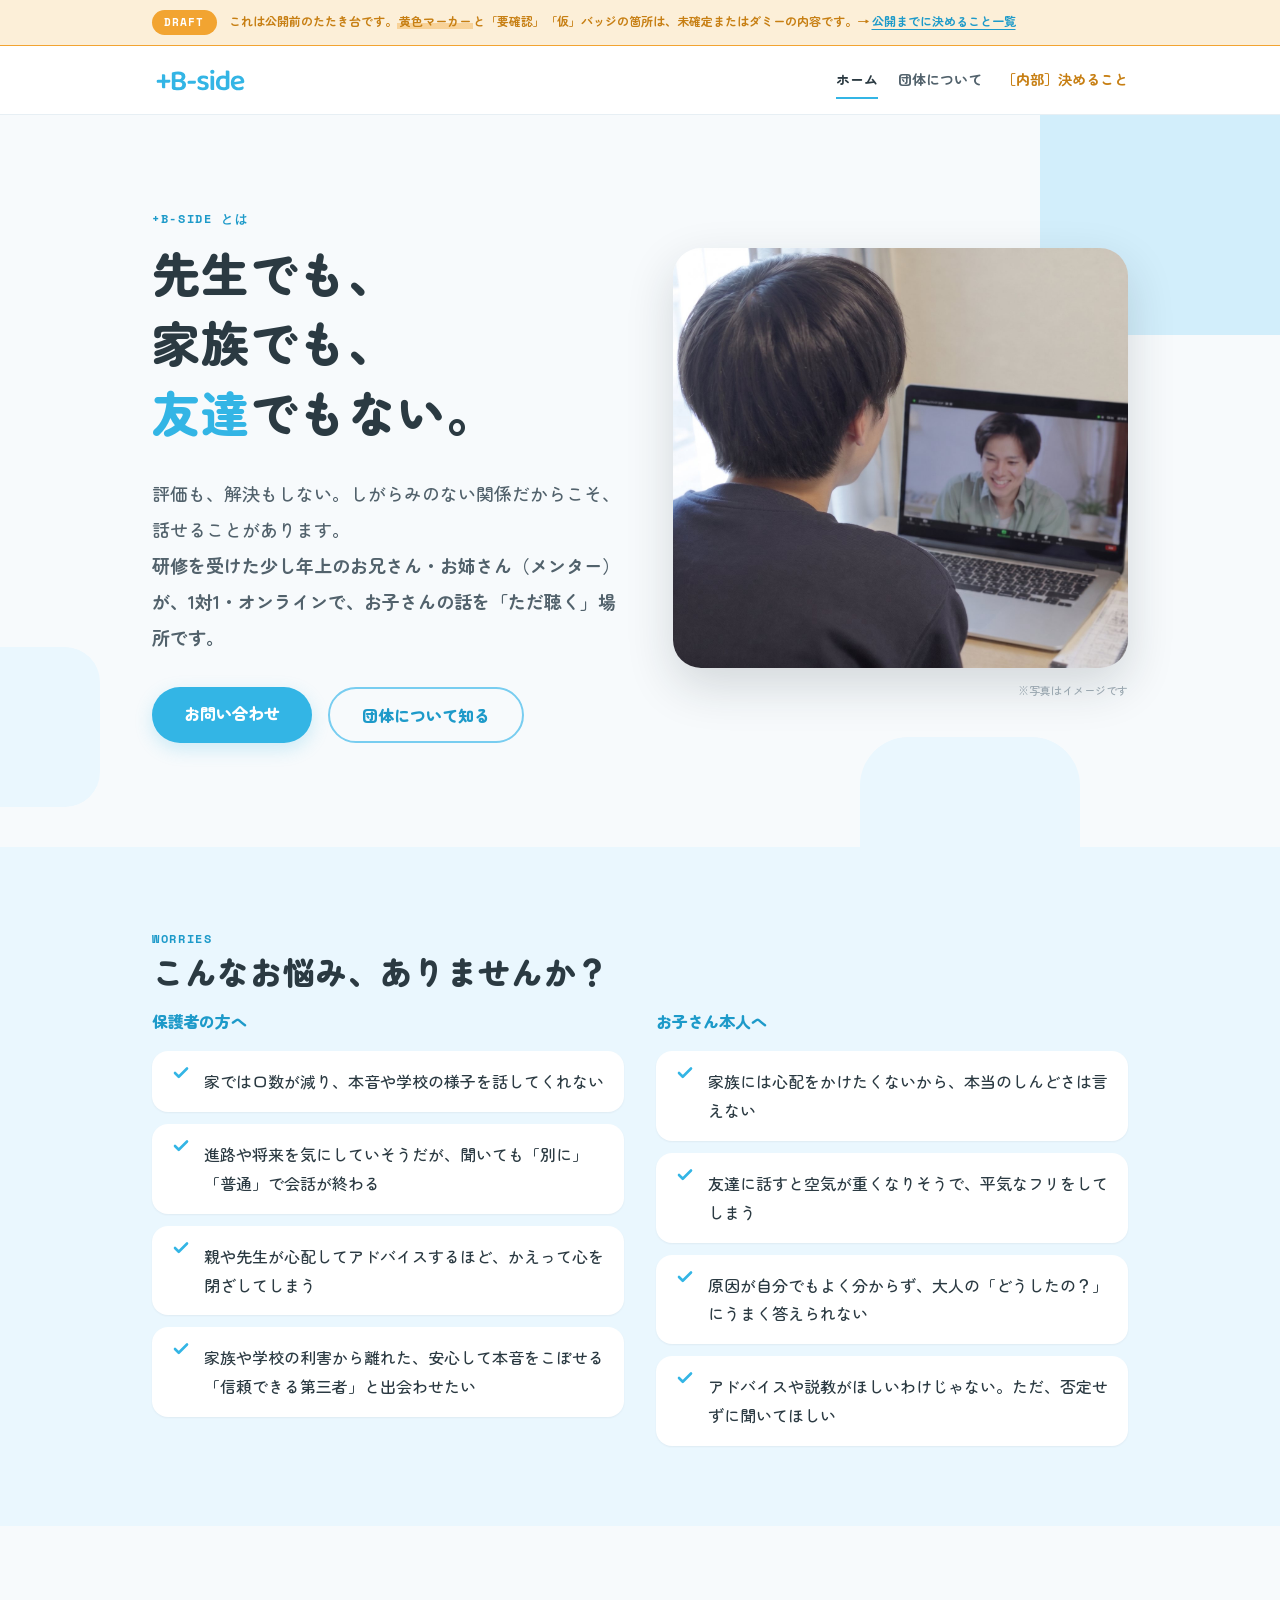
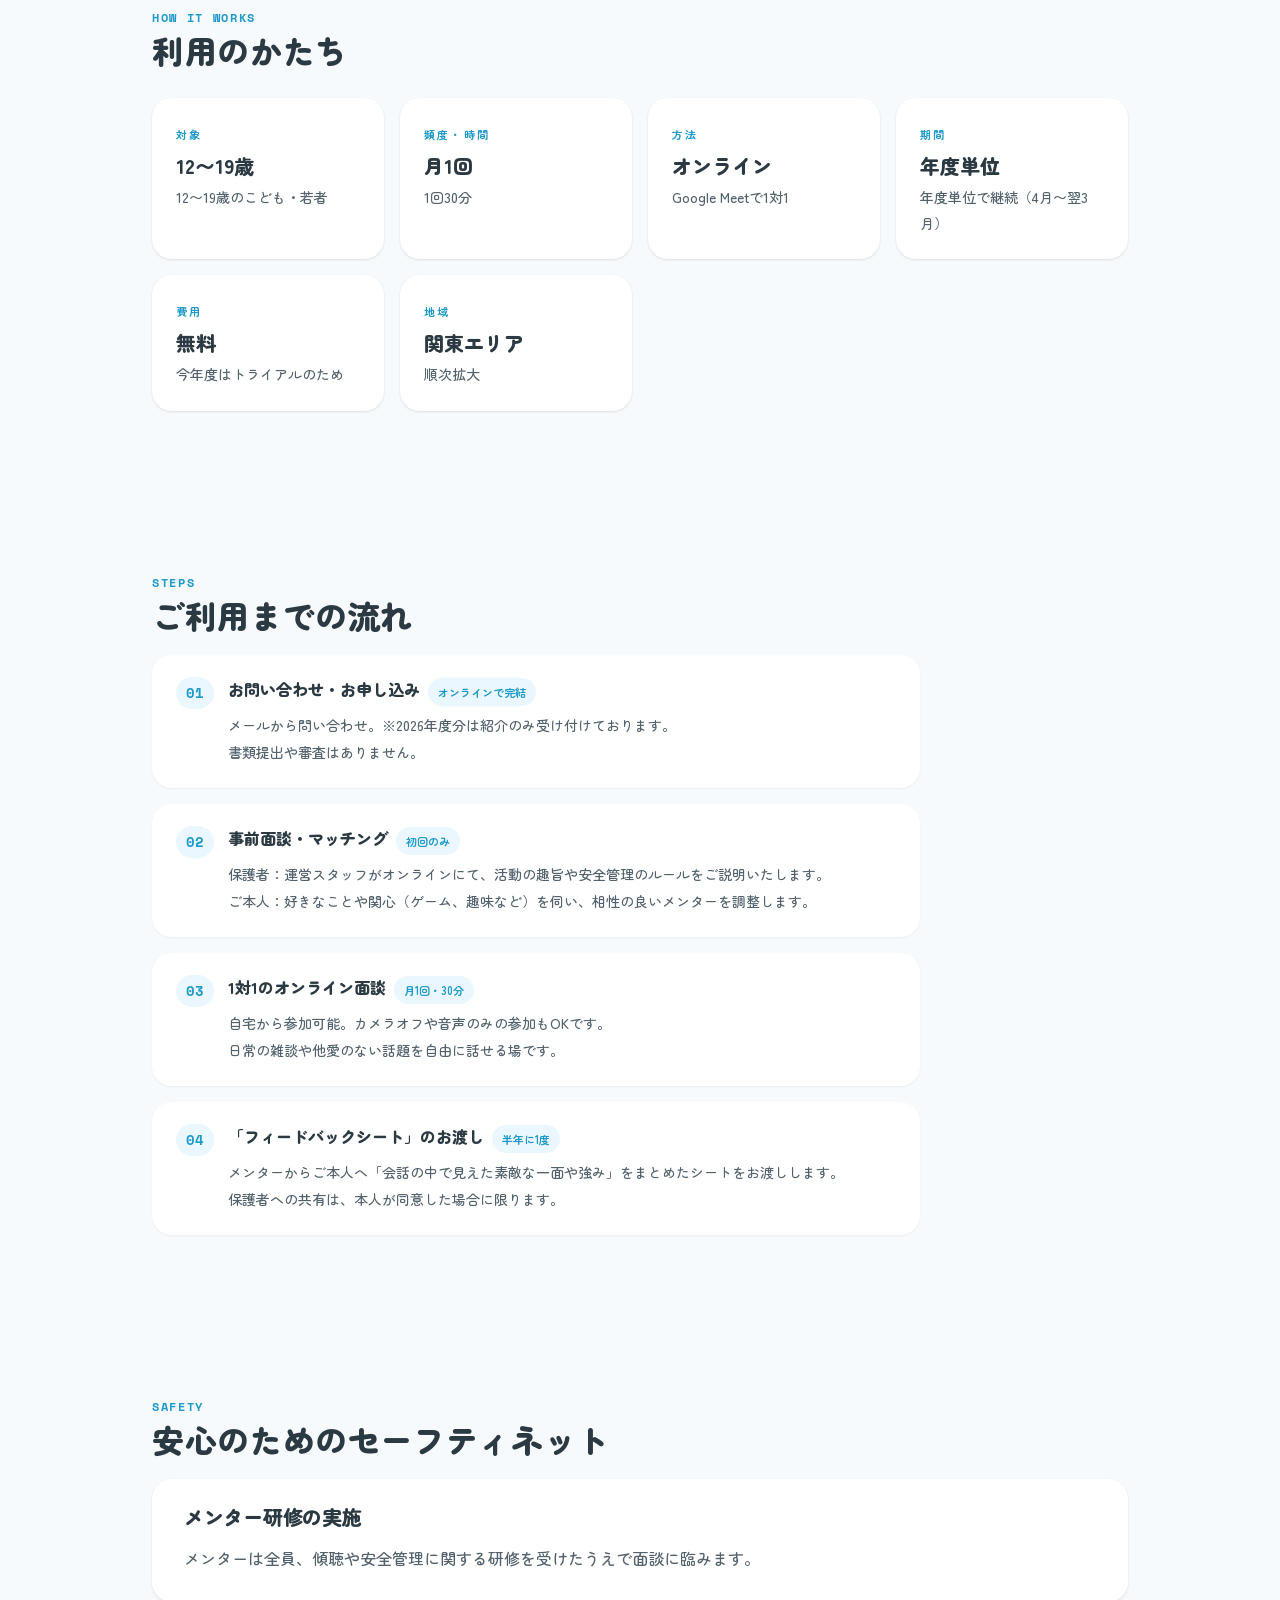
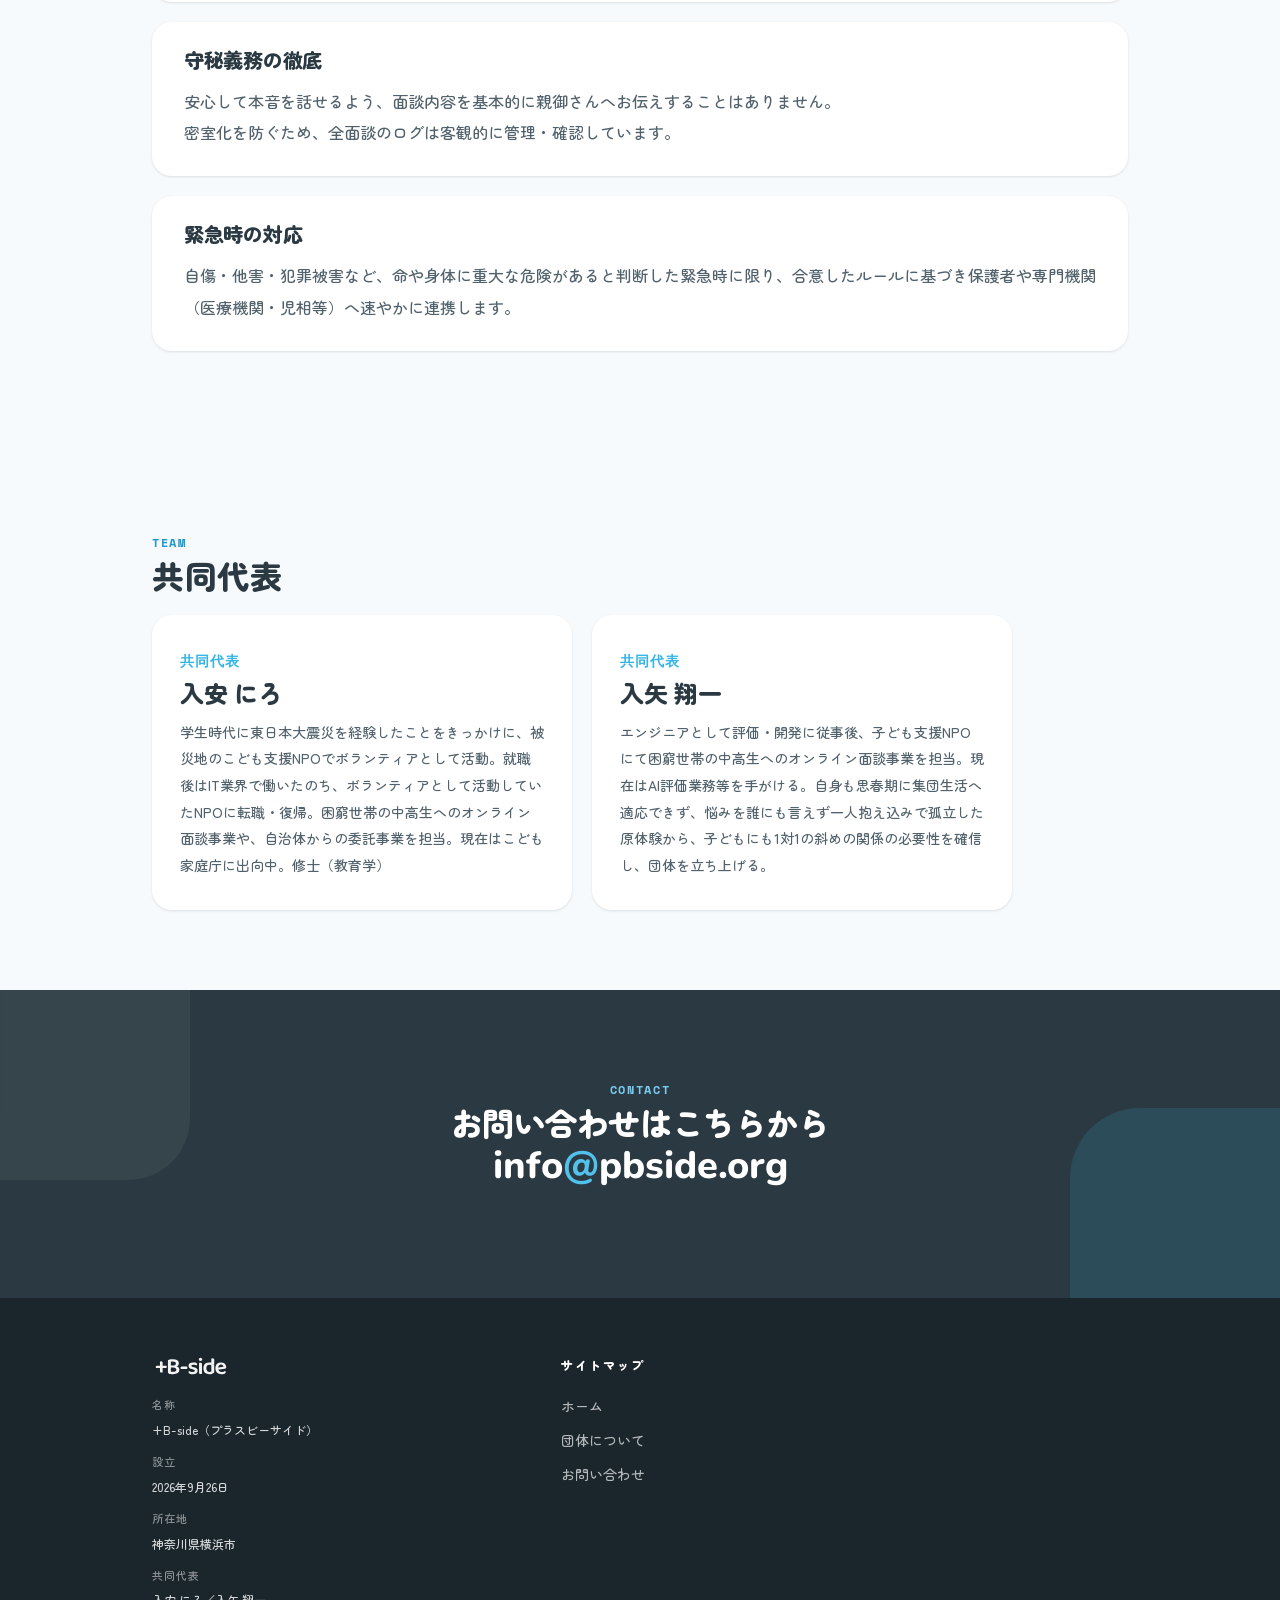
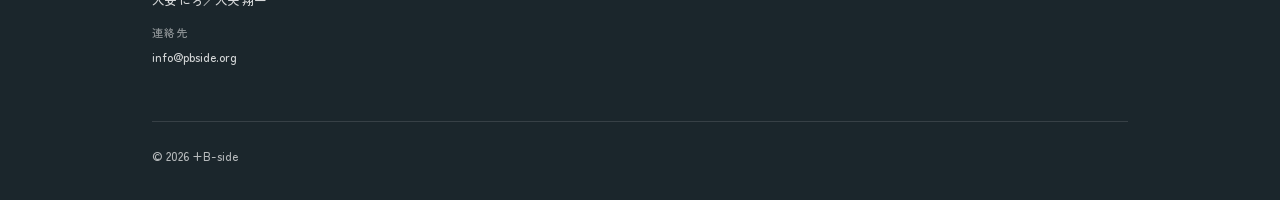
==== commit 3b15fce3: "HP: 連携ページ・相談ボタン・規約/会員構成/情報公開を削除、全ページの旧表記をチラシ準拠に統一 Co-Authored-By: Claude Opus 5.5 <noreply@anthropic" ====
--- a/index.html
+++ b/index.html
@@ -79,9 +79,7 @@
     <nav class="site-nav">
       <a href="index.html" class="current">ホーム</a>
       <a href="about.html">団体について</a>
-      <a href="partner.html">連携をお考えの方へ</a>
       <a href="checklist.html" class="internal">［内部］決めること</a>
-      <a class="btn" href="#contact">相談してみる</a>
     </nav>
   </div>
 </header>
@@ -227,17 +225,9 @@
         <ul>
           <li><a href="index.html">ホーム</a></li>
           <li><a href="about.html">団体について</a></li>
-          <li><a href="partner.html">連携をお考えの方へ</a></li>
           <li><a href="index.html#contact">お問い合わせ</a></li>
         </ul>
       </div>
-      <div>
-        <h4>情報公開</h4>
-        <ul>
-          <li><a href="about.html#rules">規約</a></li>
-          <li><a href="about.html#officers">役員名簿</a></li>
-        </ul>
-      </div>
     </div>
     <div class="bottom">
       <span>&copy; 2026 +B-side</span>
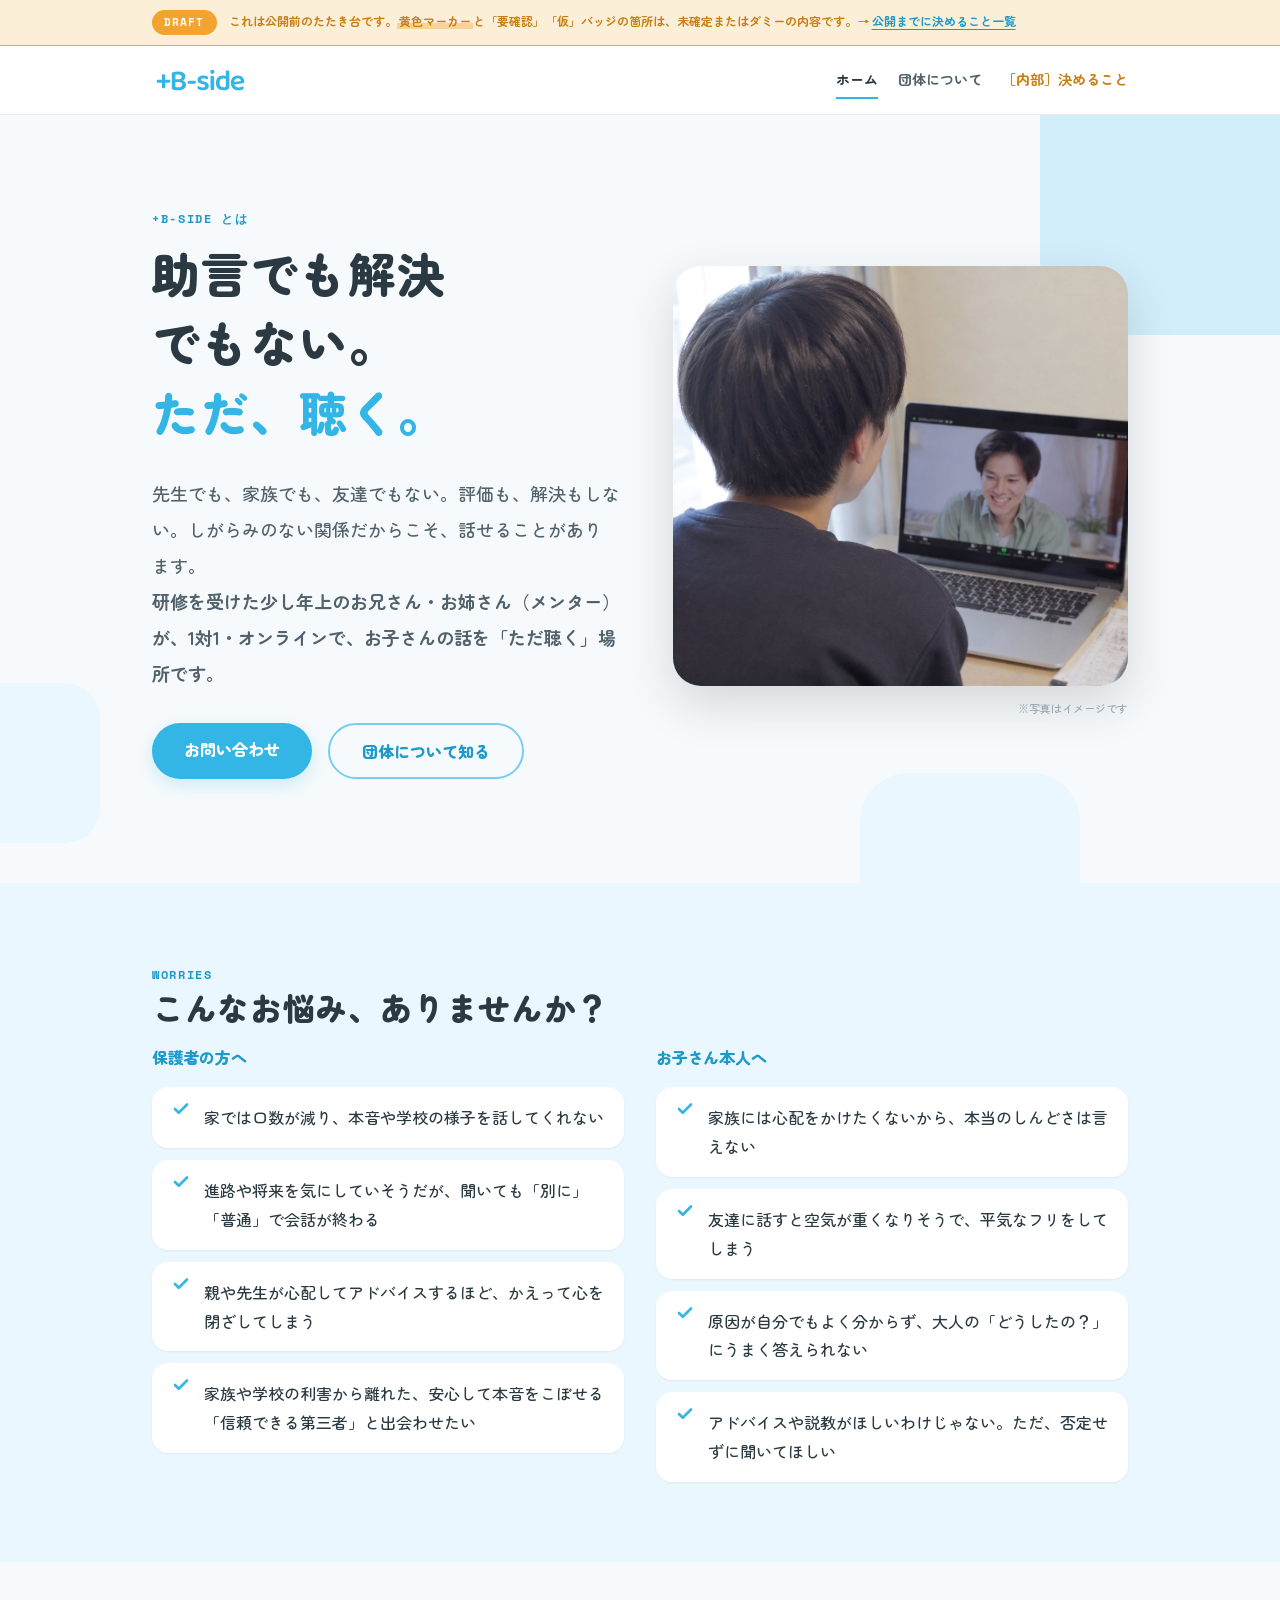
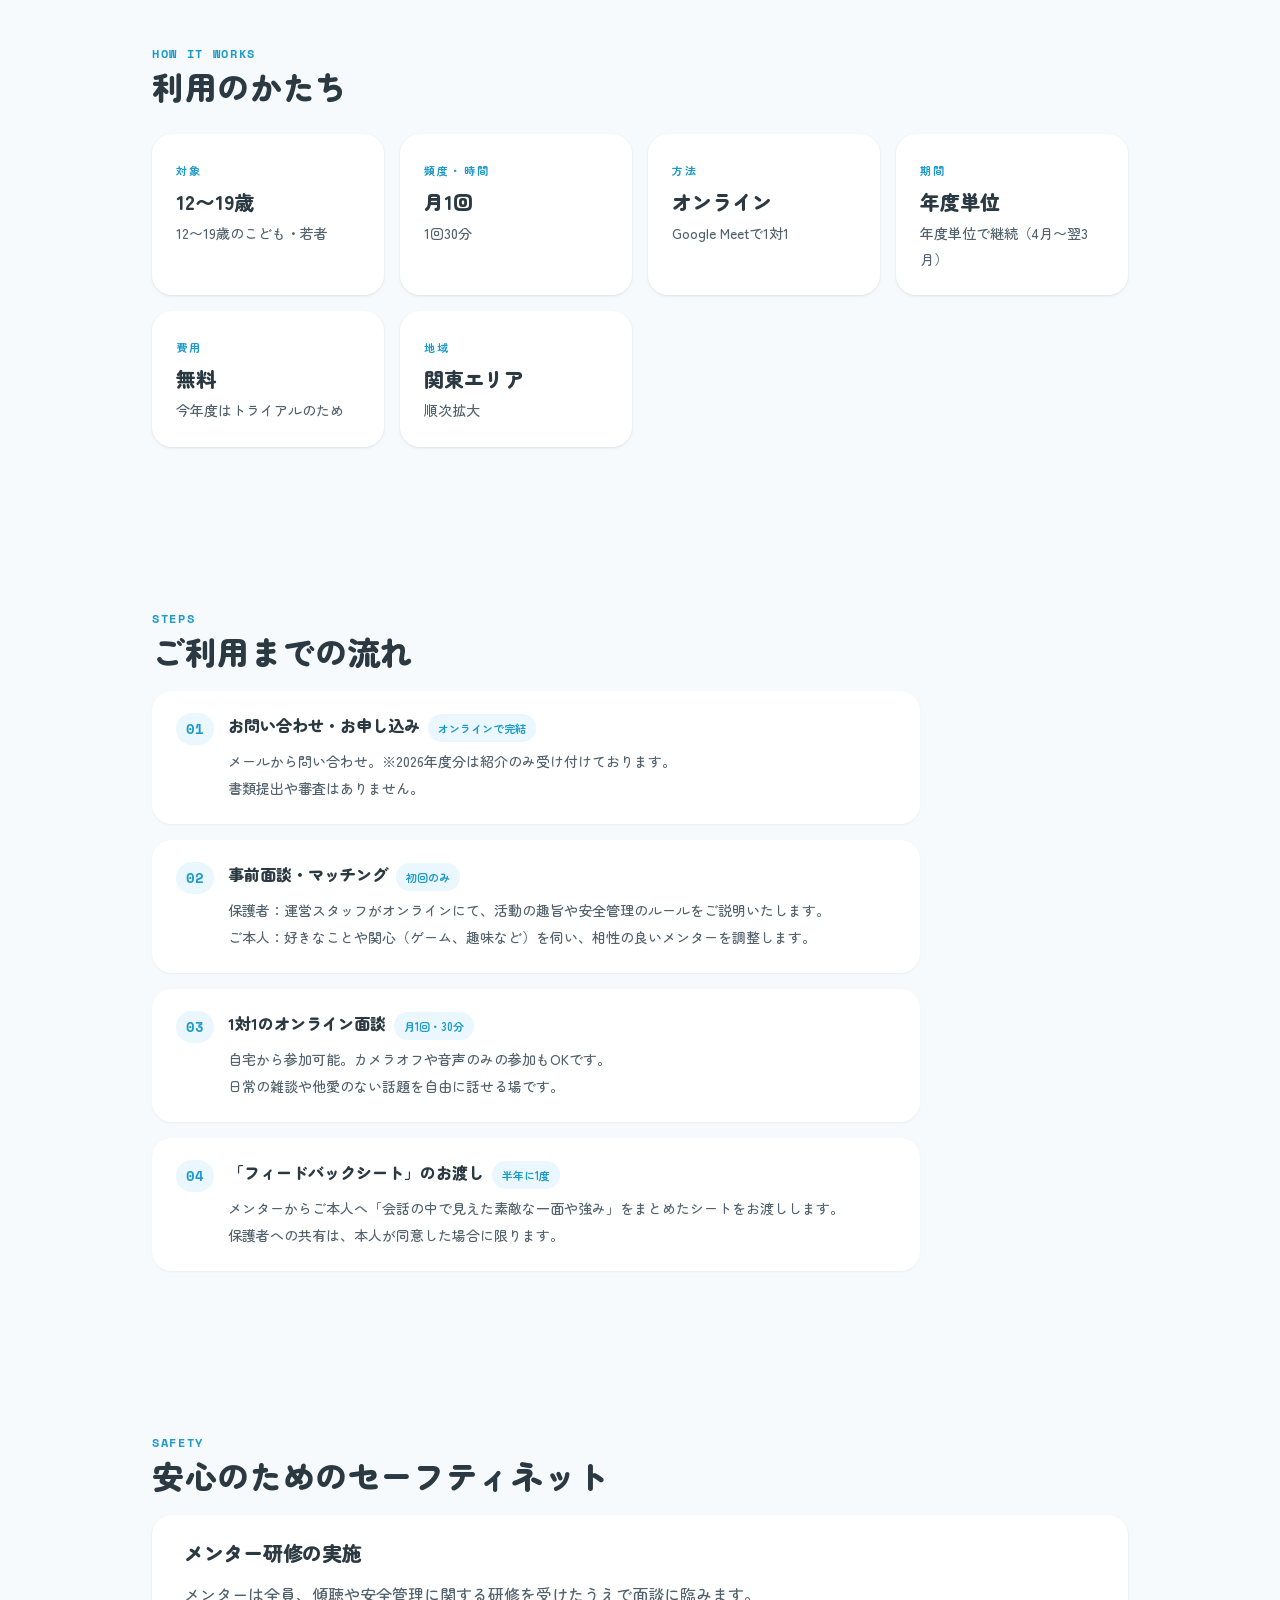
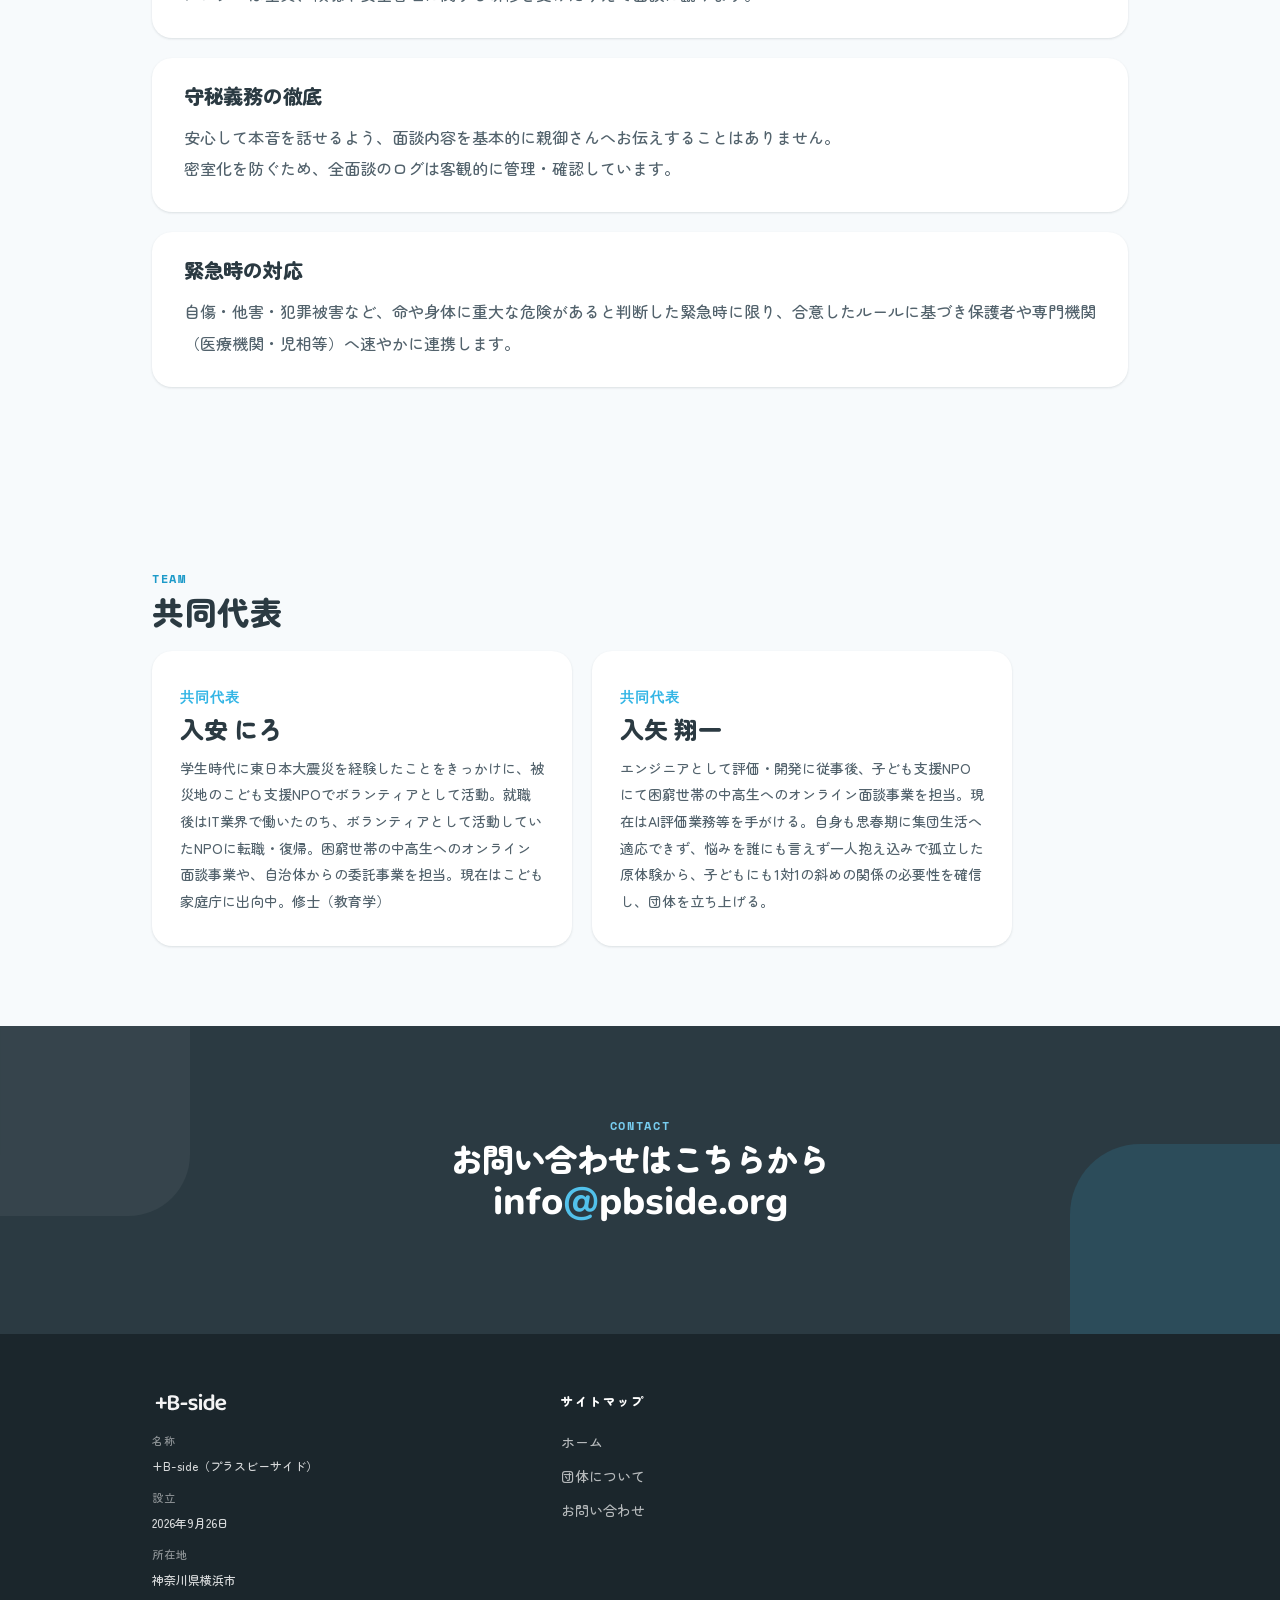
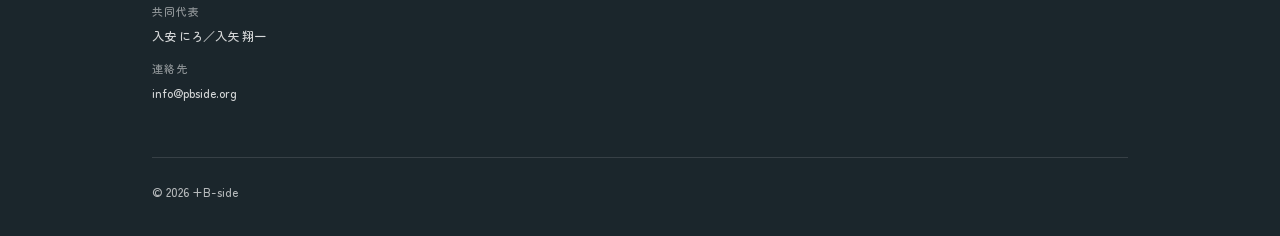
==== commit cedcbbef: "トップの見出しを「助言でも解決でもない。ただ、聴く。」に変更 Co-Authored-By: Claude Opus 5.5 <noreply@anthropic.com> Claude-Sessio" ====
--- a/index.html
+++ b/index.html
@@ -90,8 +90,8 @@
     <div class="split">
       <div>
         <span class="kicker">+B-side とは</span>
-        <h1>先生でも、家族でも、<br><span class="accent">友達</span>でもない。</h1>
-        <p class="lead">評価も、解決もしない。しがらみのない関係だからこそ、話せることがあります。<br><strong>研修を受けた少し年上のお兄さん・お姉さん（メンター）が、1対1・オンラインで、お子さんの話を「ただ聴く」場所です。</strong></p>
+        <h1>助言でも解決でもない。<br><span class="accent">ただ、聴く。</span></h1>
+        <p class="lead">先生でも、家族でも、友達でもない。評価も、解決もしない。しがらみのない関係だからこそ、話せることがあります。<br><strong>研修を受けた少し年上のお兄さん・お姉さん（メンター）が、1対1・オンラインで、お子さんの話を「ただ聴く」場所です。</strong></p>
         <div class="actions">
           <a class="btn big" href="#contact">お問い合わせ</a>
           <a class="btn big ghost" href="about.html">団体について知る</a>
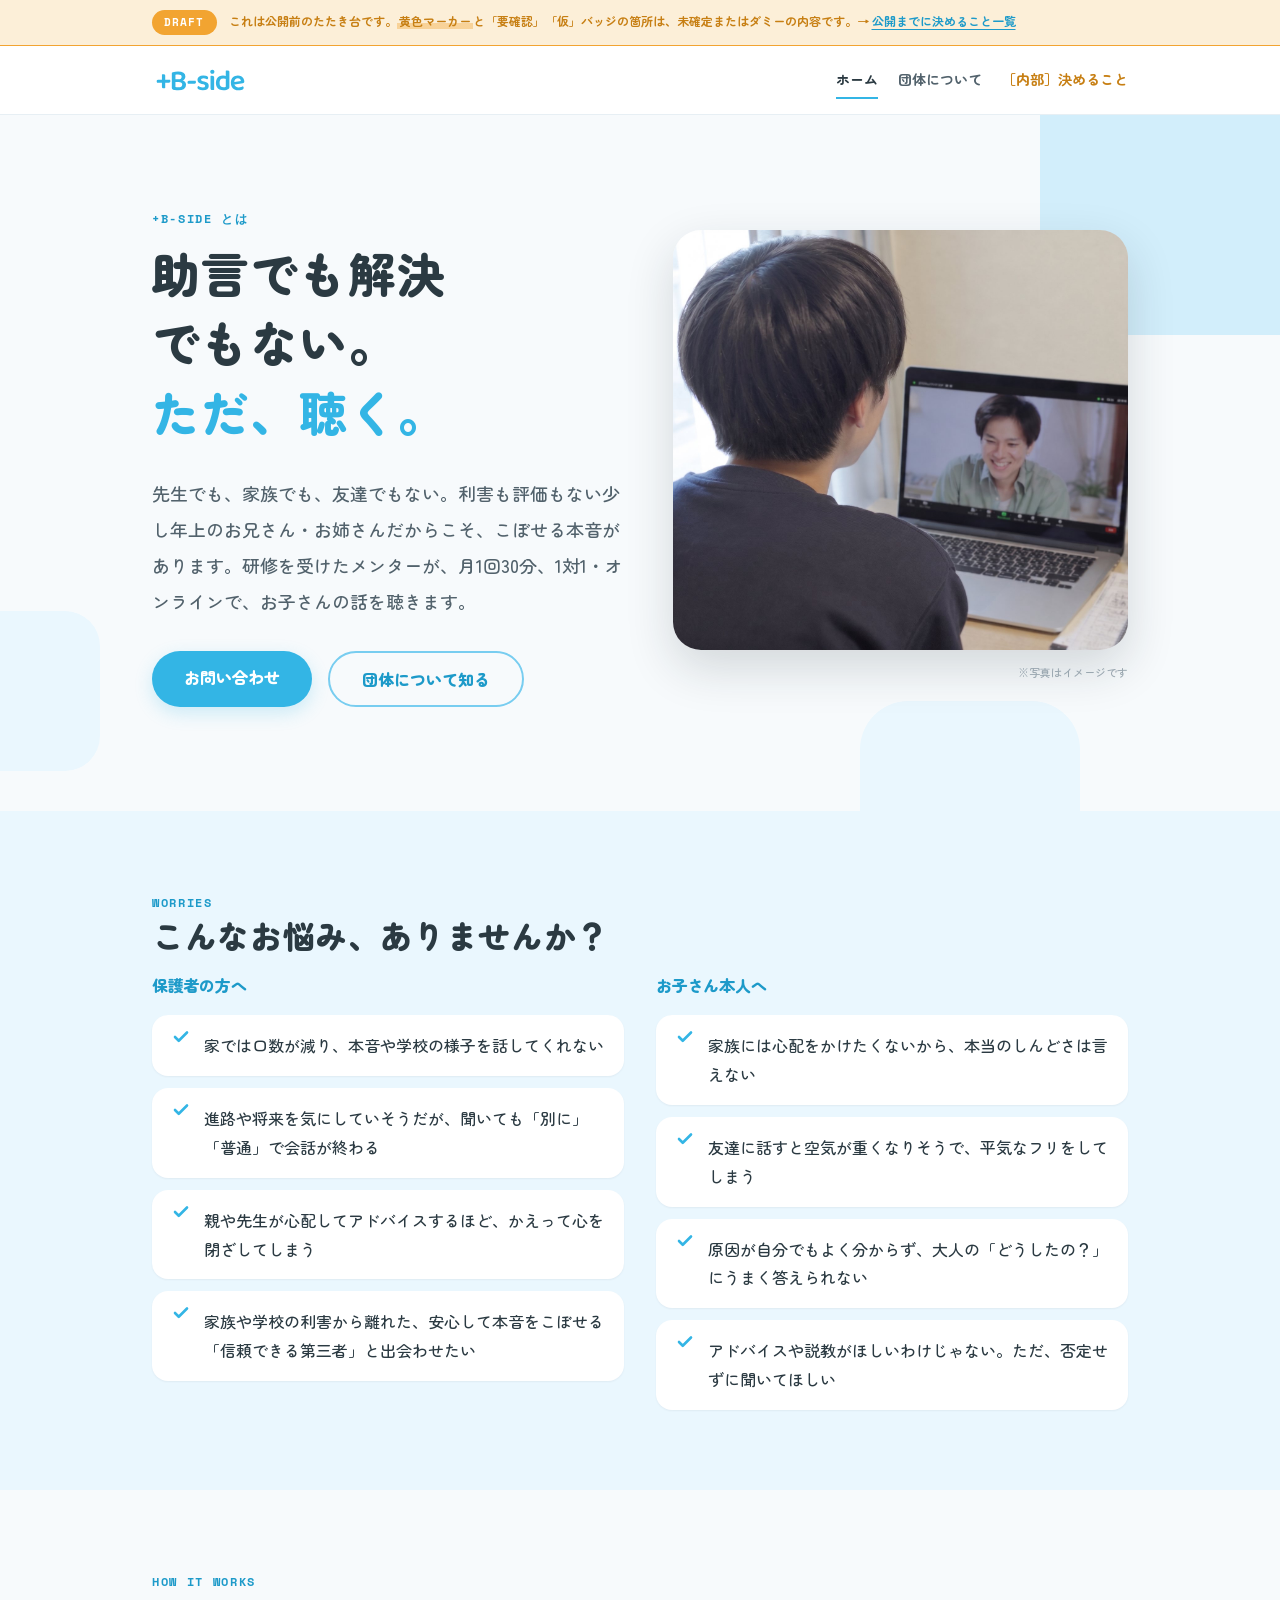
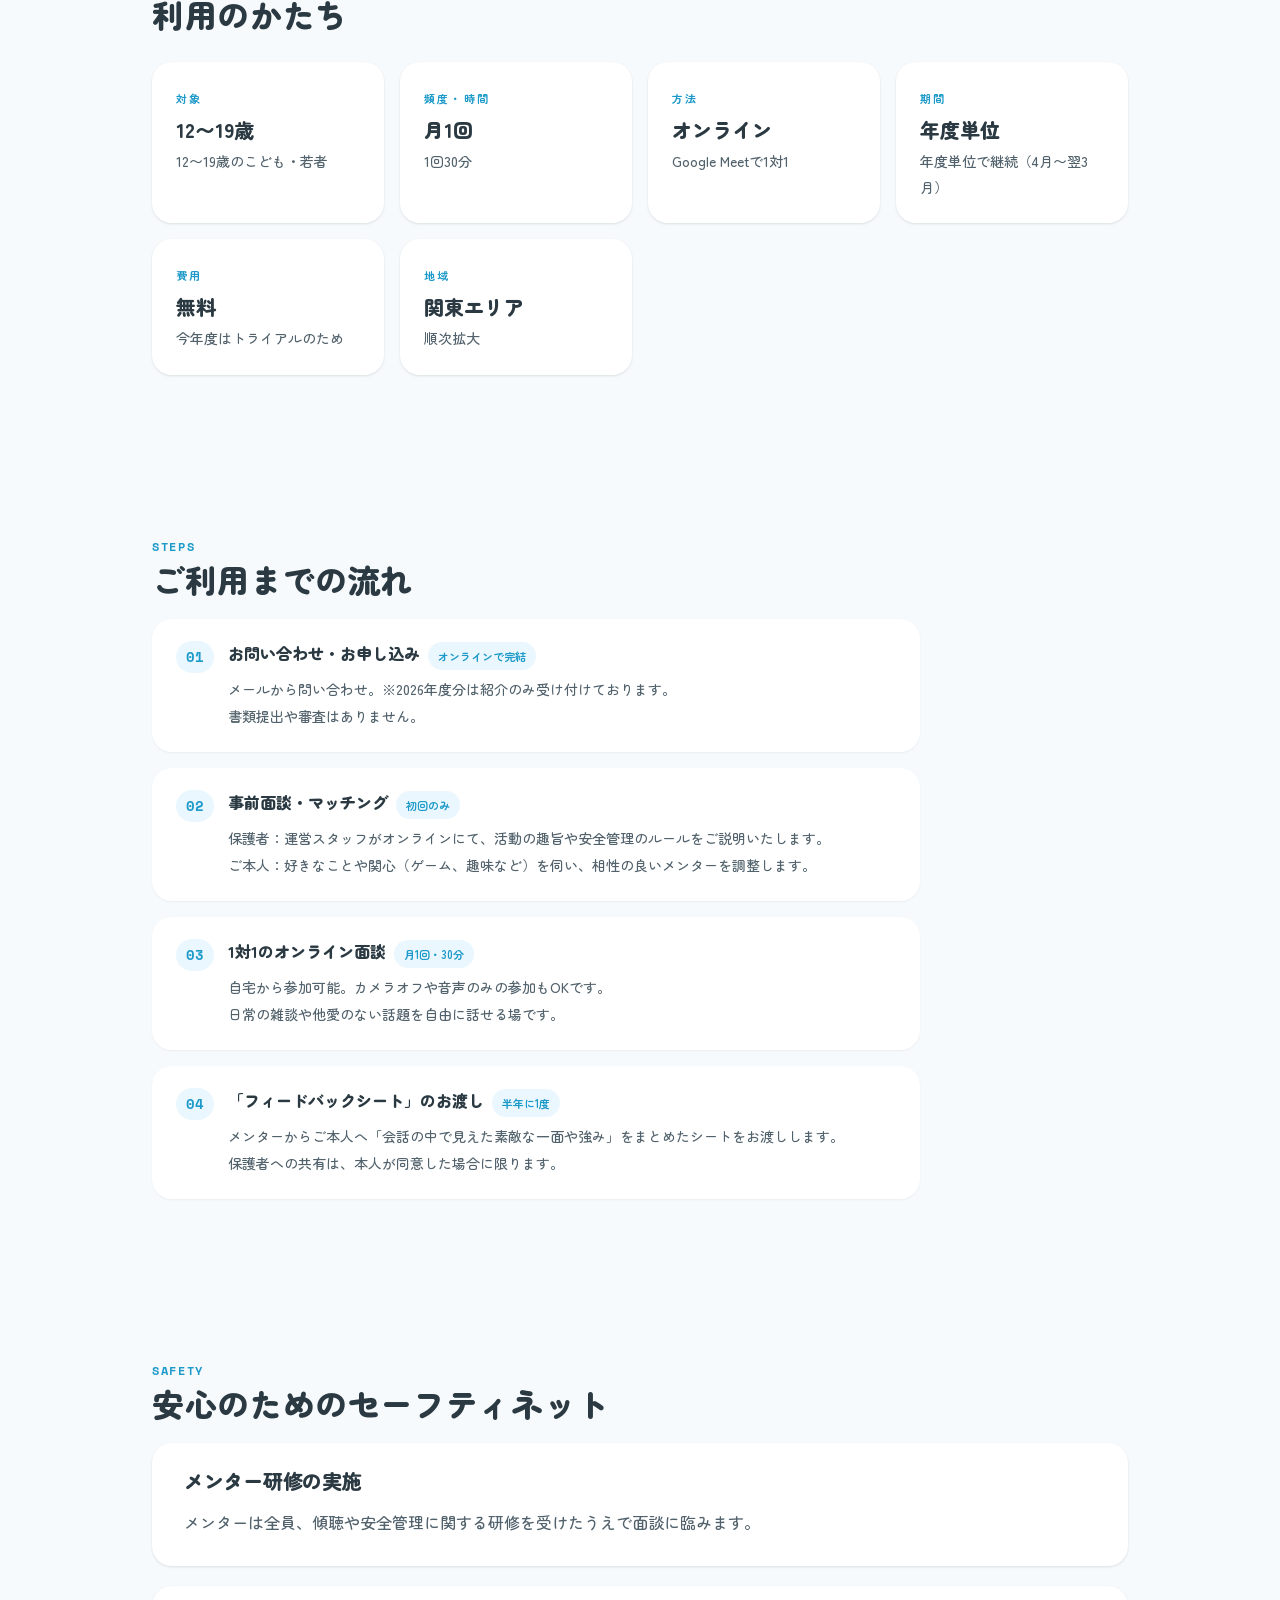
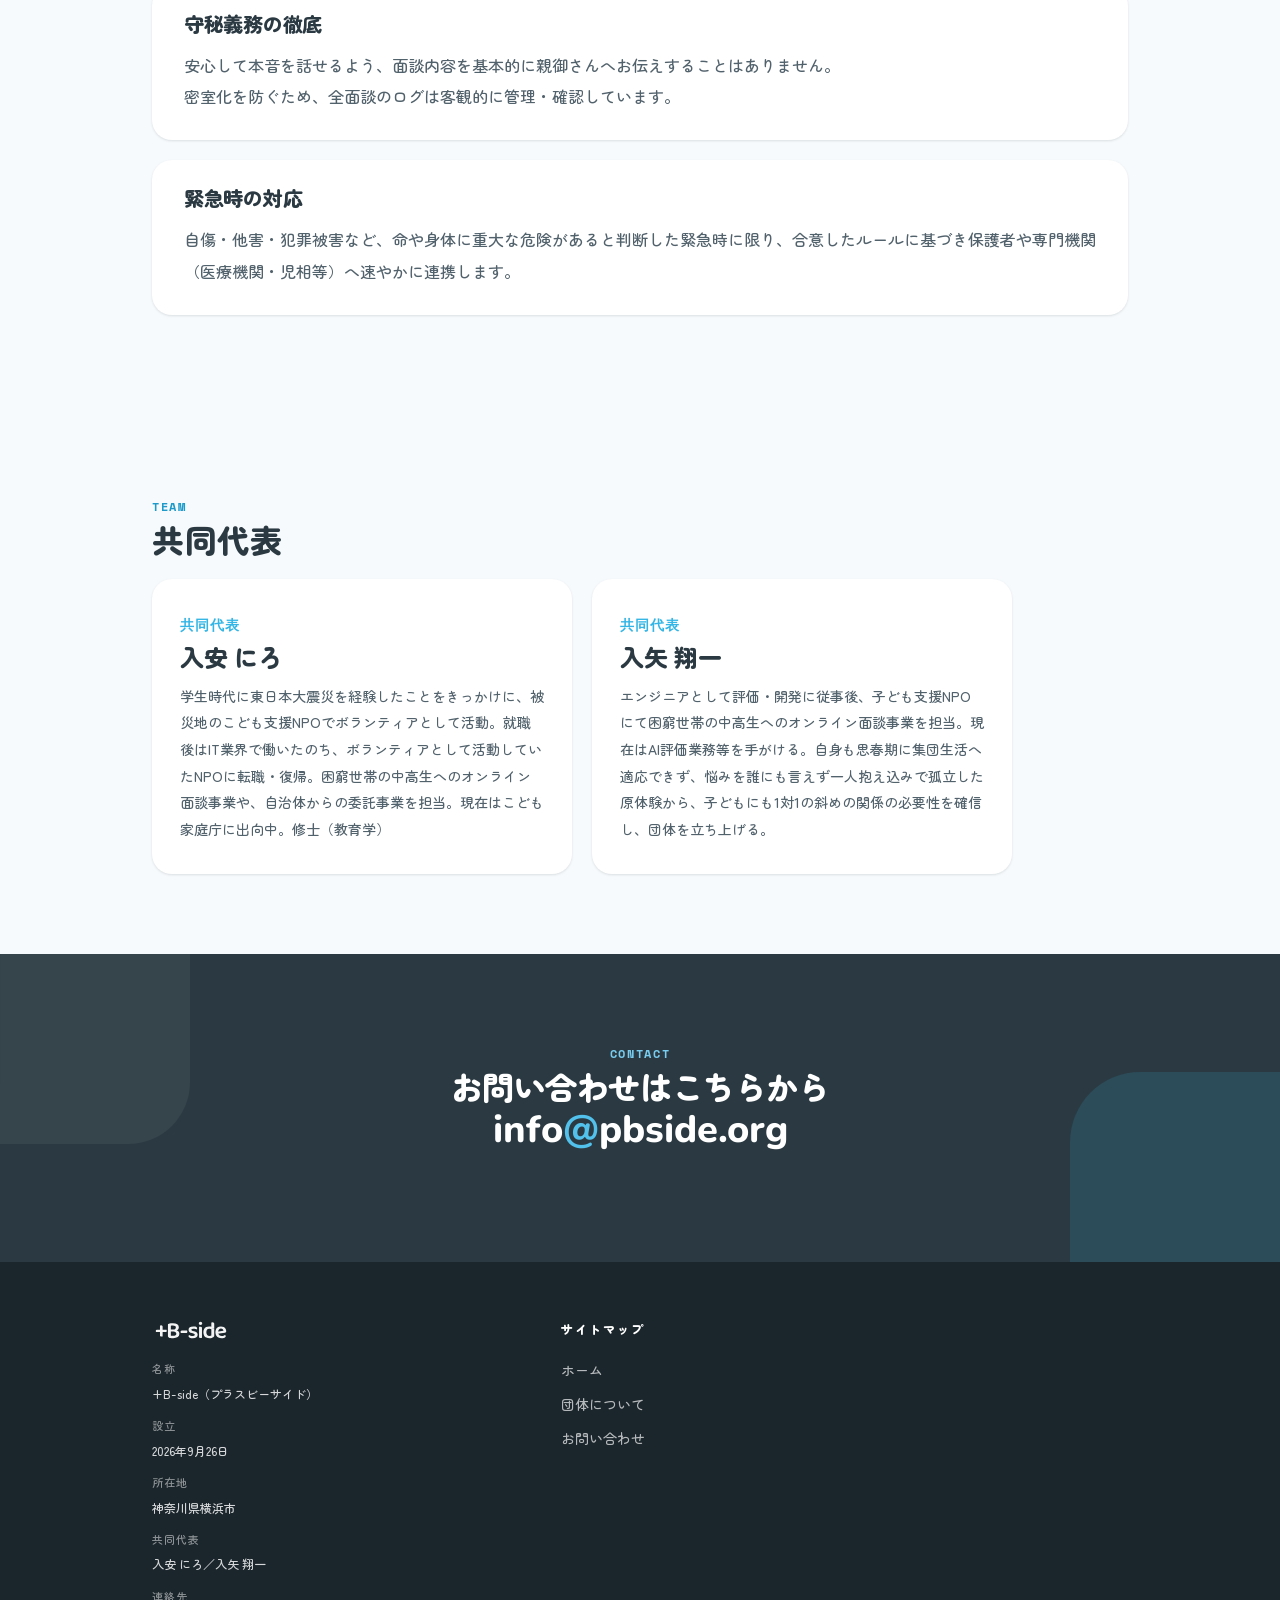
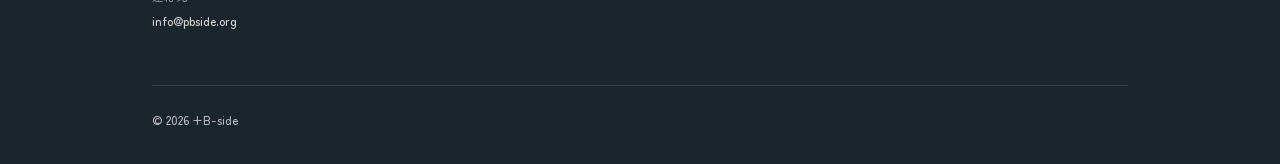
==== commit 519eff5f: "トップの説明文を差し替え Co-Authored-By: Claude Opus 5.5 <noreply@anthropic.com> Claude-Session: https://claude." ====
--- a/index.html
+++ b/index.html
@@ -91,7 +91,7 @@
       <div>
         <span class="kicker">+B-side とは</span>
         <h1>助言でも解決でもない。<br><span class="accent">ただ、聴く。</span></h1>
-        <p class="lead">先生でも、家族でも、友達でもない。評価も、解決もしない。しがらみのない関係だからこそ、話せることがあります。<br><strong>研修を受けた少し年上のお兄さん・お姉さん（メンター）が、1対1・オンラインで、お子さんの話を「ただ聴く」場所です。</strong></p>
+        <p class="lead">先生でも、家族でも、友達でもない。利害も評価もない少し年上のお兄さん・お姉さんだからこそ、こぼせる本音があります。研修を受けたメンターが、月1回30分、1対1・オンラインで、お子さんの話を聴きます。</p>
         <div class="actions">
           <a class="btn big" href="#contact">お問い合わせ</a>
           <a class="btn big ghost" href="about.html">団体について知る</a>
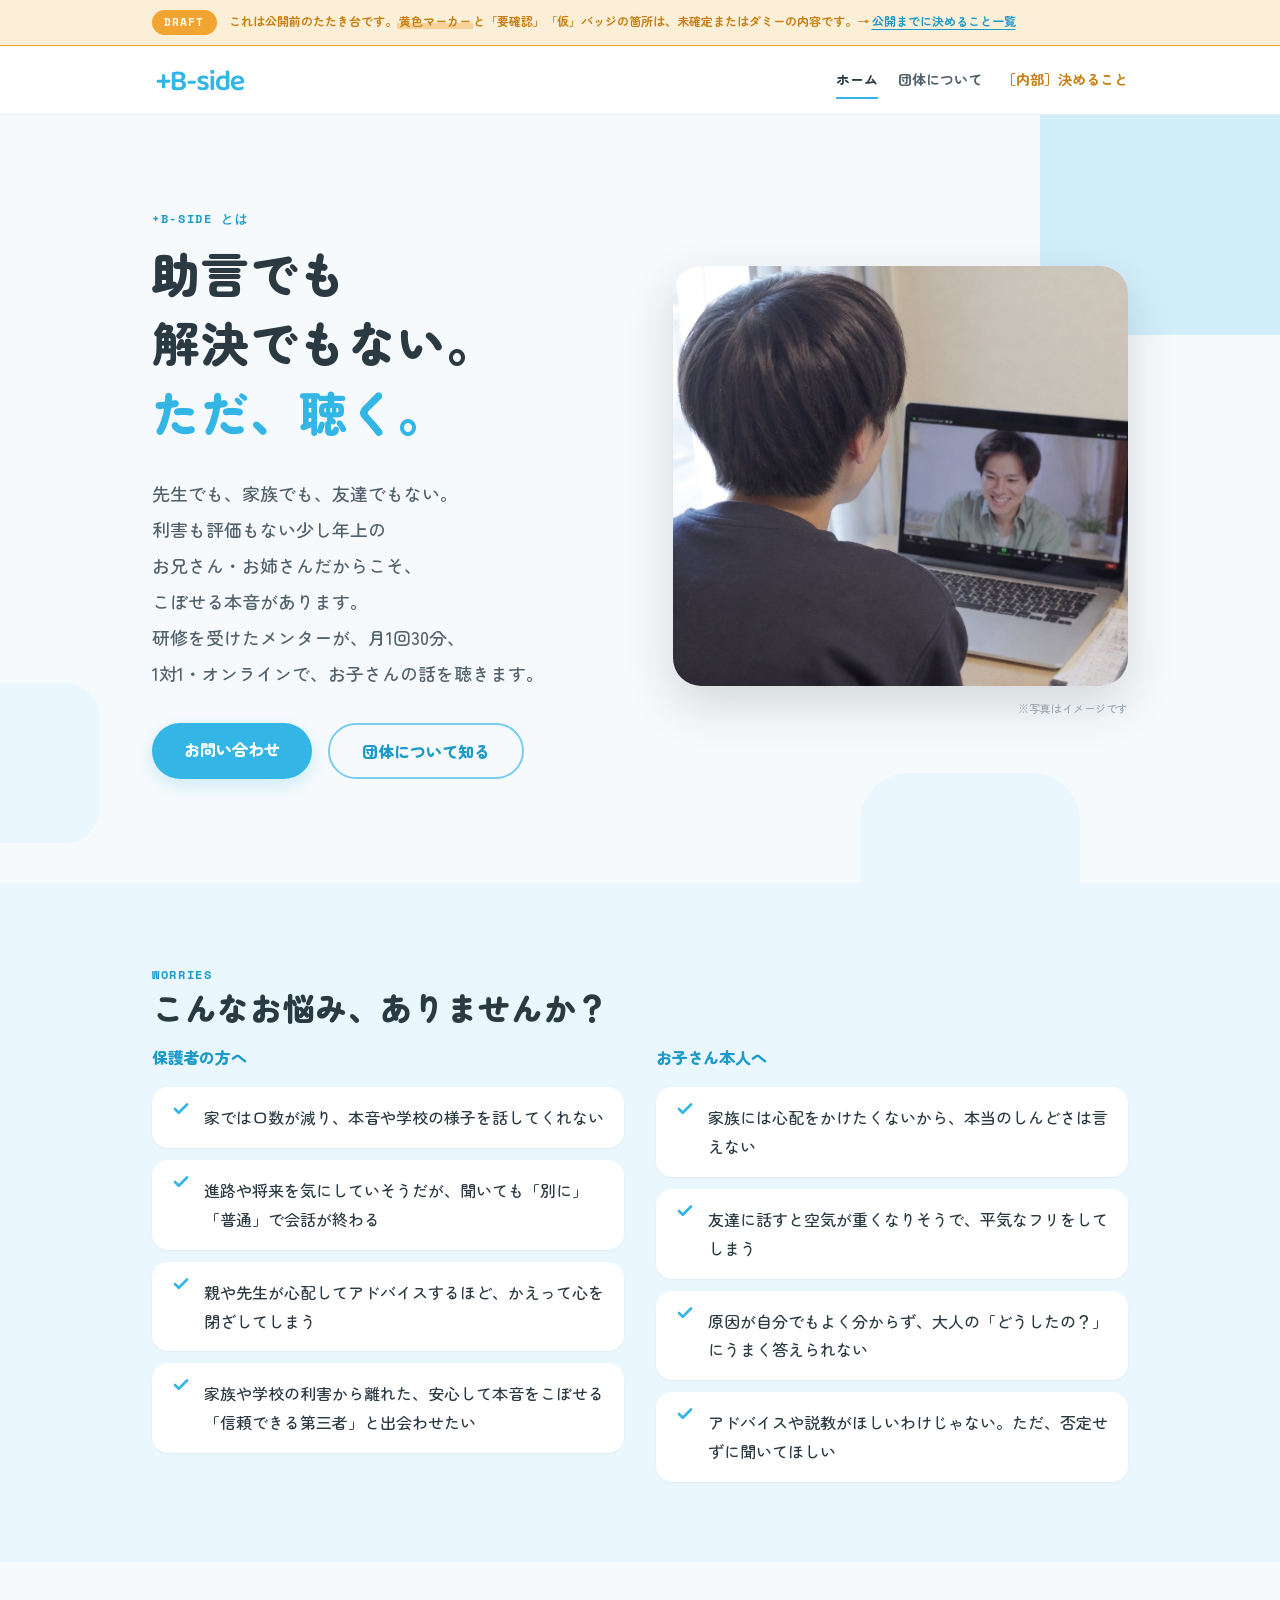
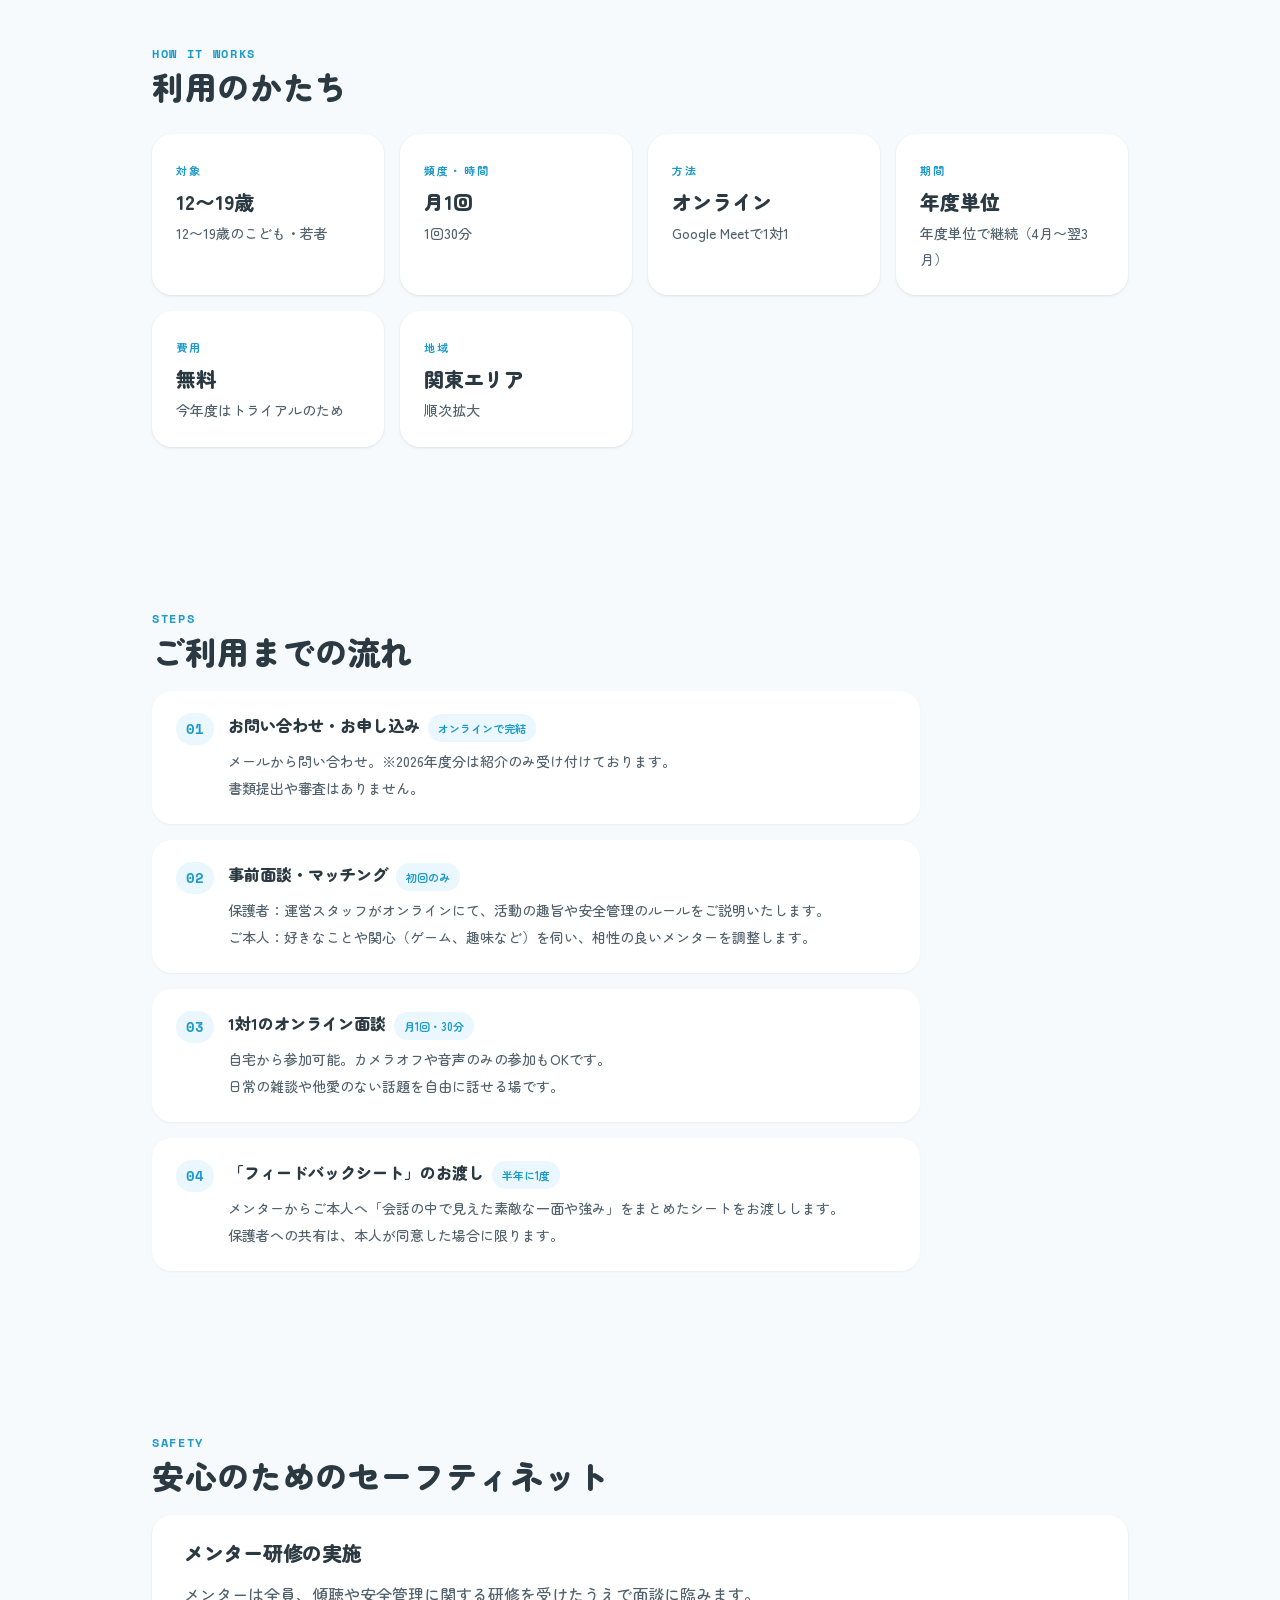
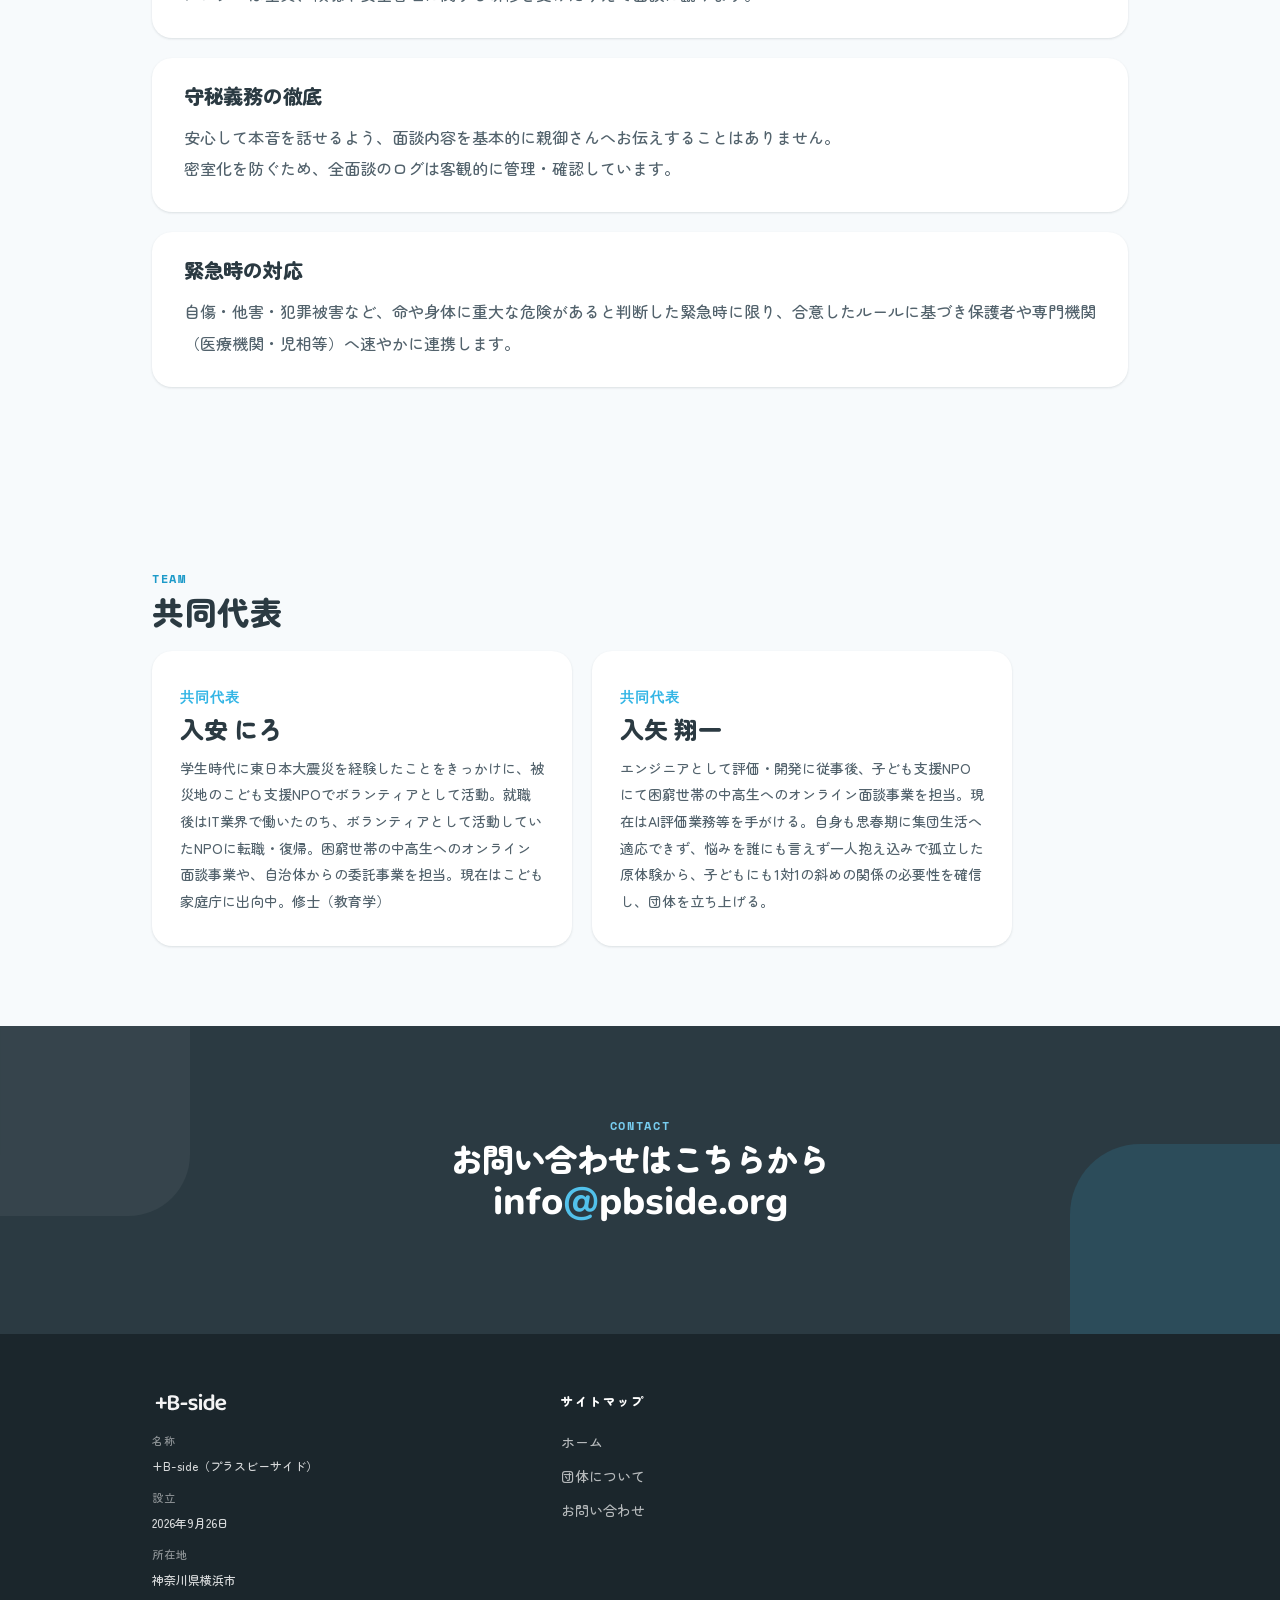
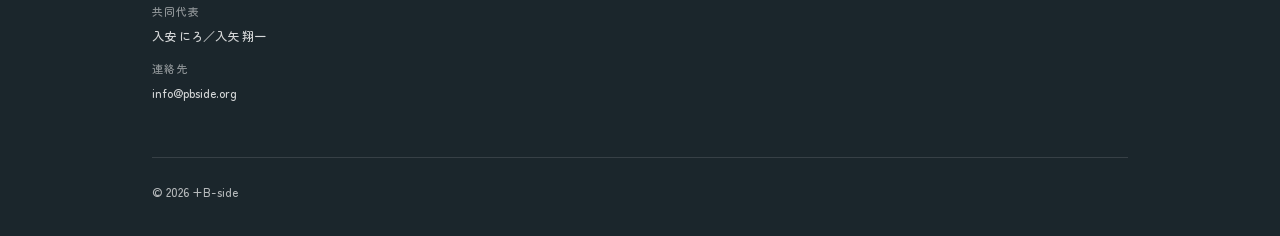
==== commit a21fc3a0: "トップの見出し・説明文を文節単位で改行するよう修正 Co-Authored-By: Claude Opus 5.5 <noreply@anthropic.com> Claude-Session: ht" ====
--- a/index.html
+++ b/index.html
@@ -21,6 +21,7 @@
   .hero h1 { font-size: clamp(30px, 4.6vw, 48px); font-weight: 900; line-height: 1.45; letter-spacing: 0.02em; margin-bottom: var(--space-6); }
   .hero h1 .accent { color: var(--sky-500); }
   .hero p.lead { margin-bottom: var(--space-8); }
+  .hero .nb { display: inline-block; }
   .hero .actions { display: flex; gap: var(--space-4); flex-wrap: wrap; }
   .hero .shot { position: relative; }
   .hero .shot img {
@@ -90,8 +91,8 @@
     <div class="split">
       <div>
         <span class="kicker">+B-side とは</span>
-        <h1>助言でも解決でもない。<br><span class="accent">ただ、聴く。</span></h1>
-        <p class="lead">先生でも、家族でも、友達でもない。利害も評価もない少し年上のお兄さん・お姉さんだからこそ、こぼせる本音があります。研修を受けたメンターが、月1回30分、1対1・オンラインで、お子さんの話を聴きます。</p>
+        <h1><span class="nb">助言でも</span><span class="nb">解決でもない。</span><br><span class="accent">ただ、聴く。</span></h1>
+        <p class="lead"><span class="nb">先生でも、</span><span class="nb">家族でも、</span><span class="nb">友達でもない。</span><br><span class="nb">利害も評価もない</span><span class="nb">少し年上の</span><span class="nb">お兄さん・お姉さんだからこそ、</span><span class="nb">こぼせる本音があります。</span><br><span class="nb">研修を受けたメンターが、</span><span class="nb">月1回30分、</span><span class="nb">1対1・オンラインで、</span><span class="nb">お子さんの話を聴きます。</span></p>
         <div class="actions">
           <a class="btn big" href="#contact">お問い合わせ</a>
           <a class="btn big ghost" href="about.html">団体について知る</a>
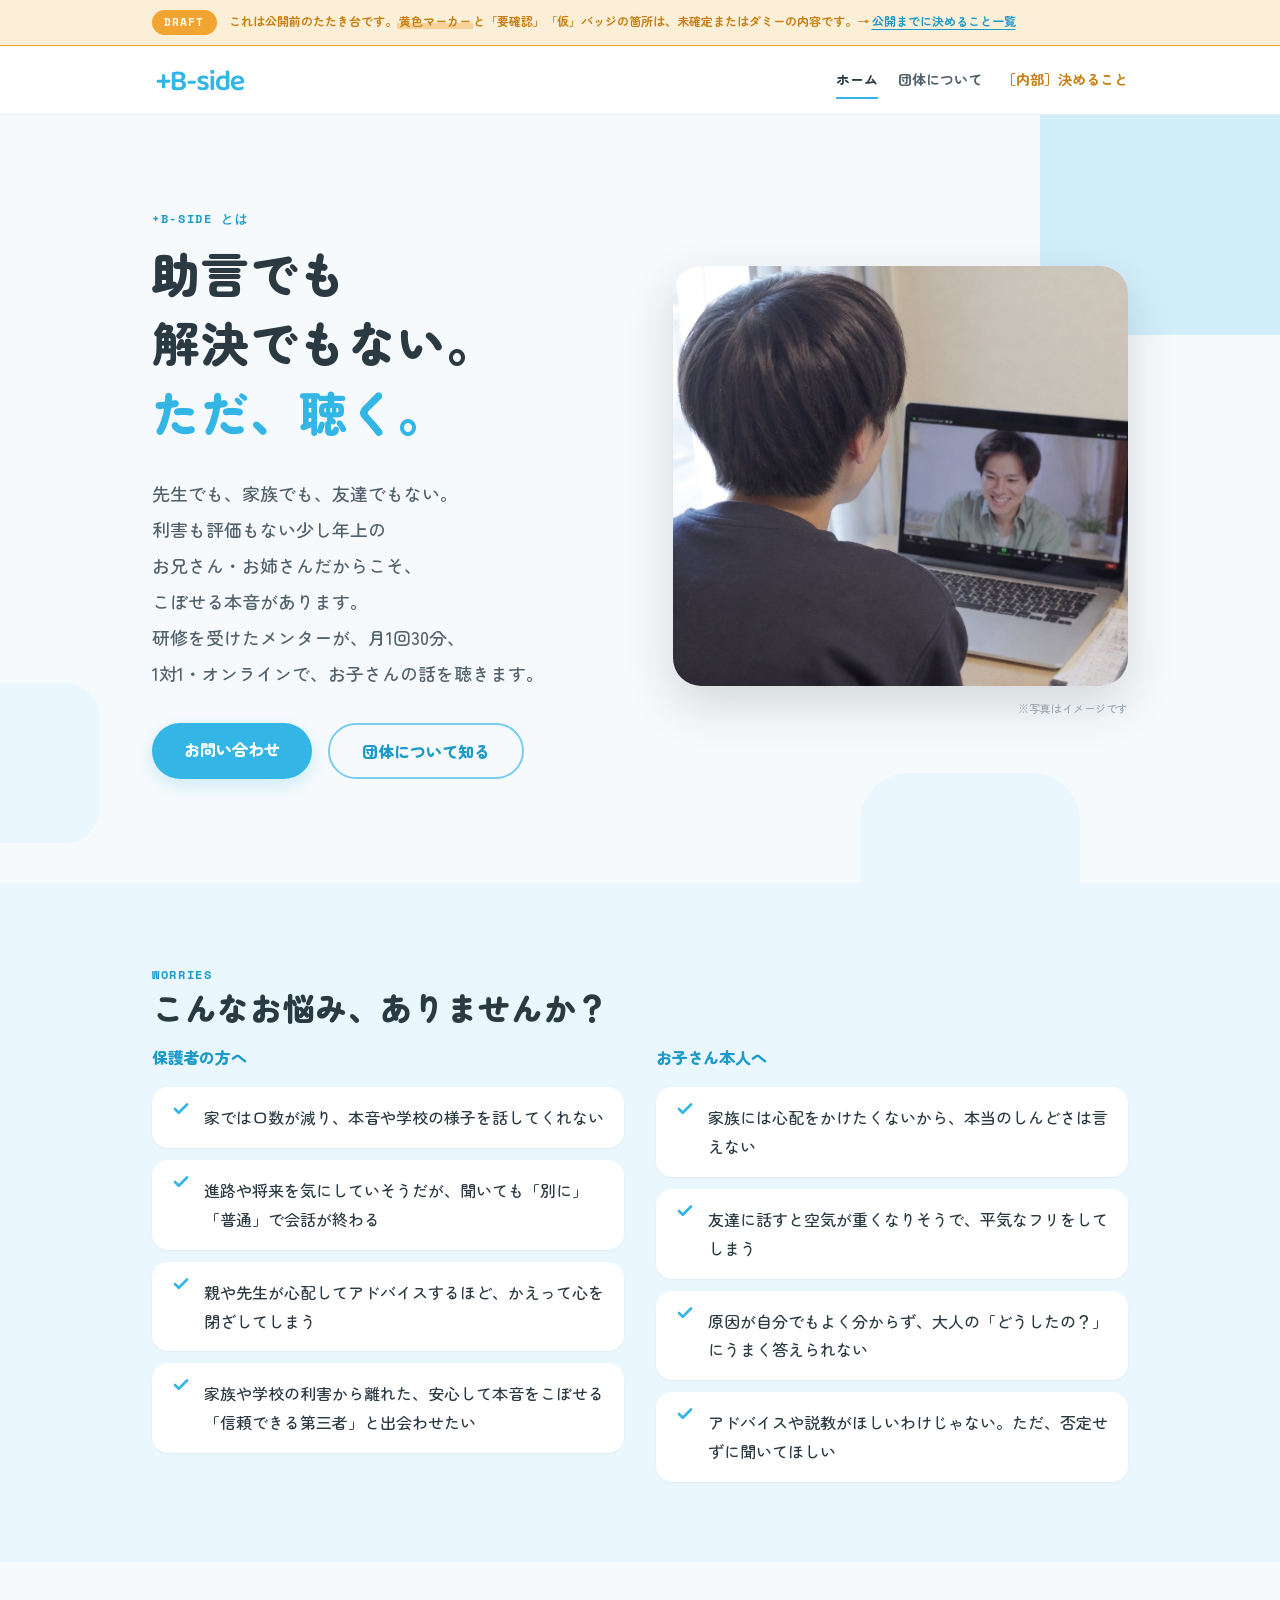
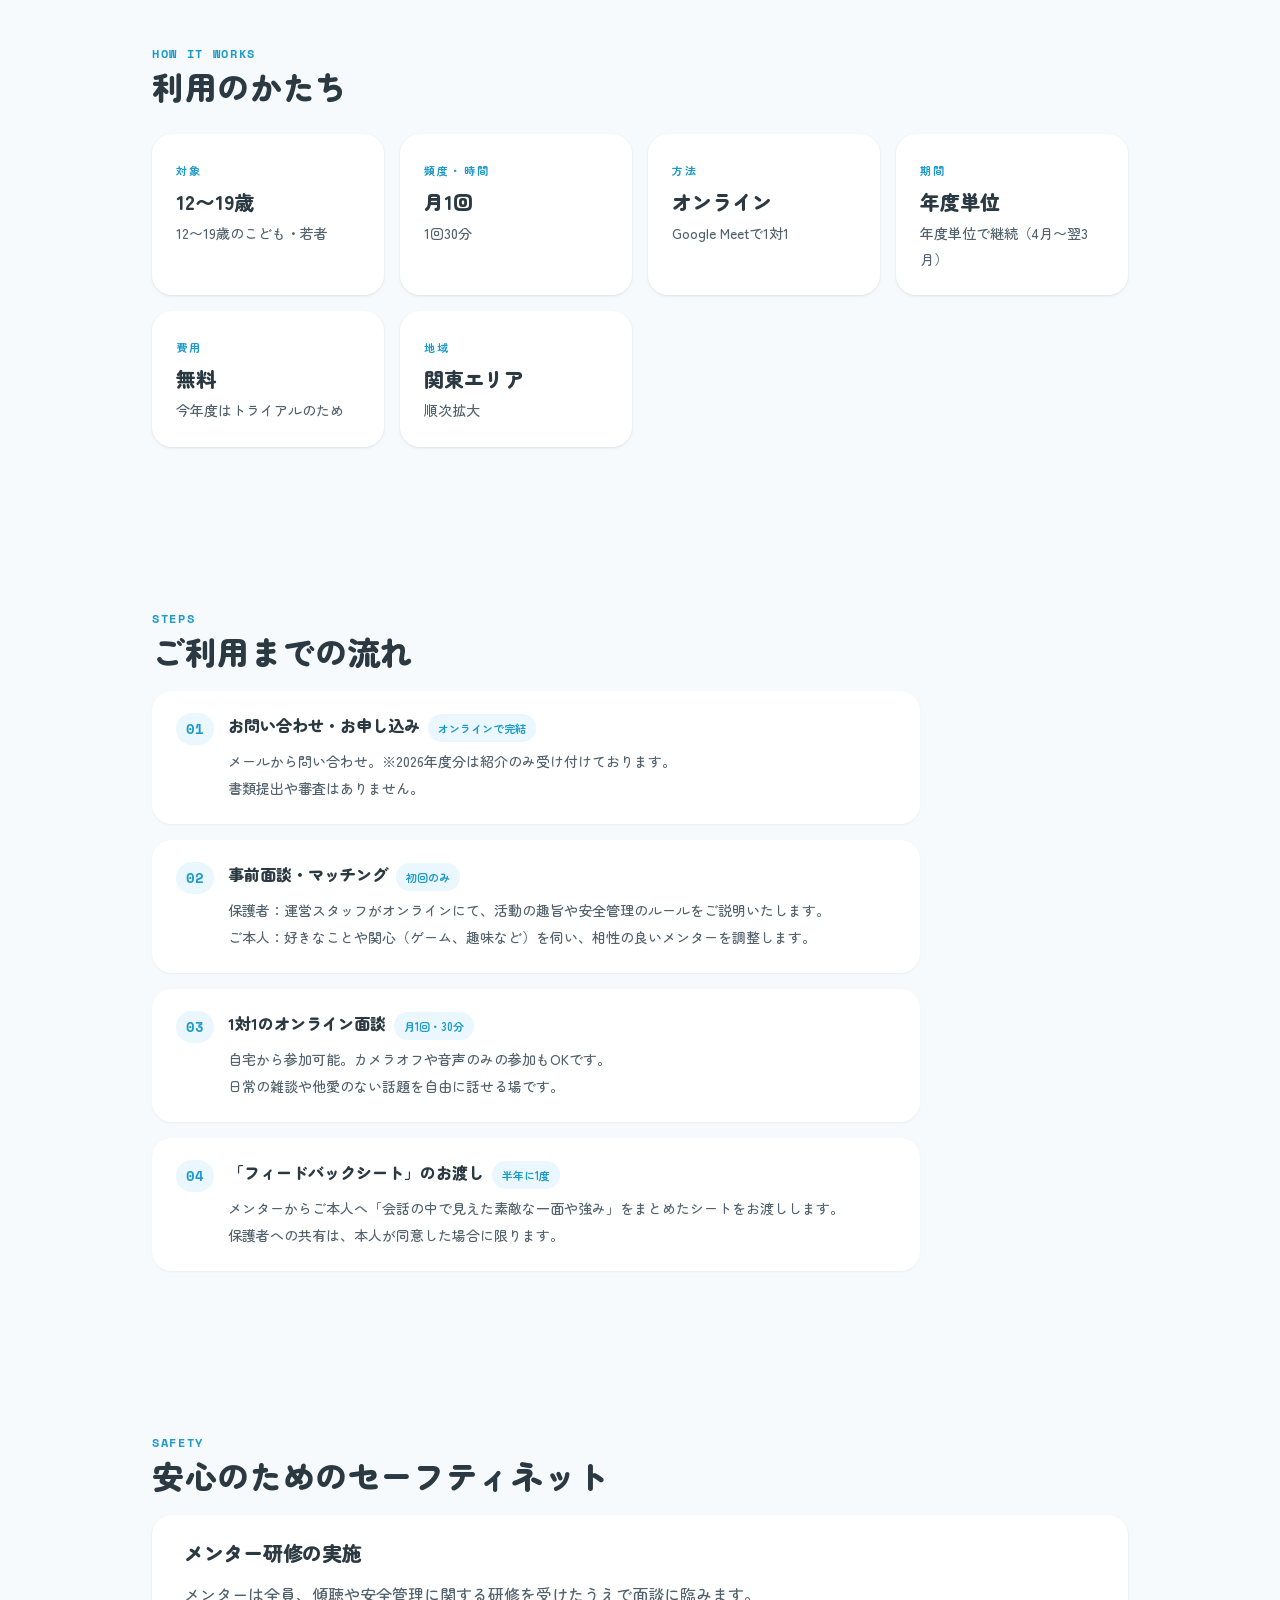
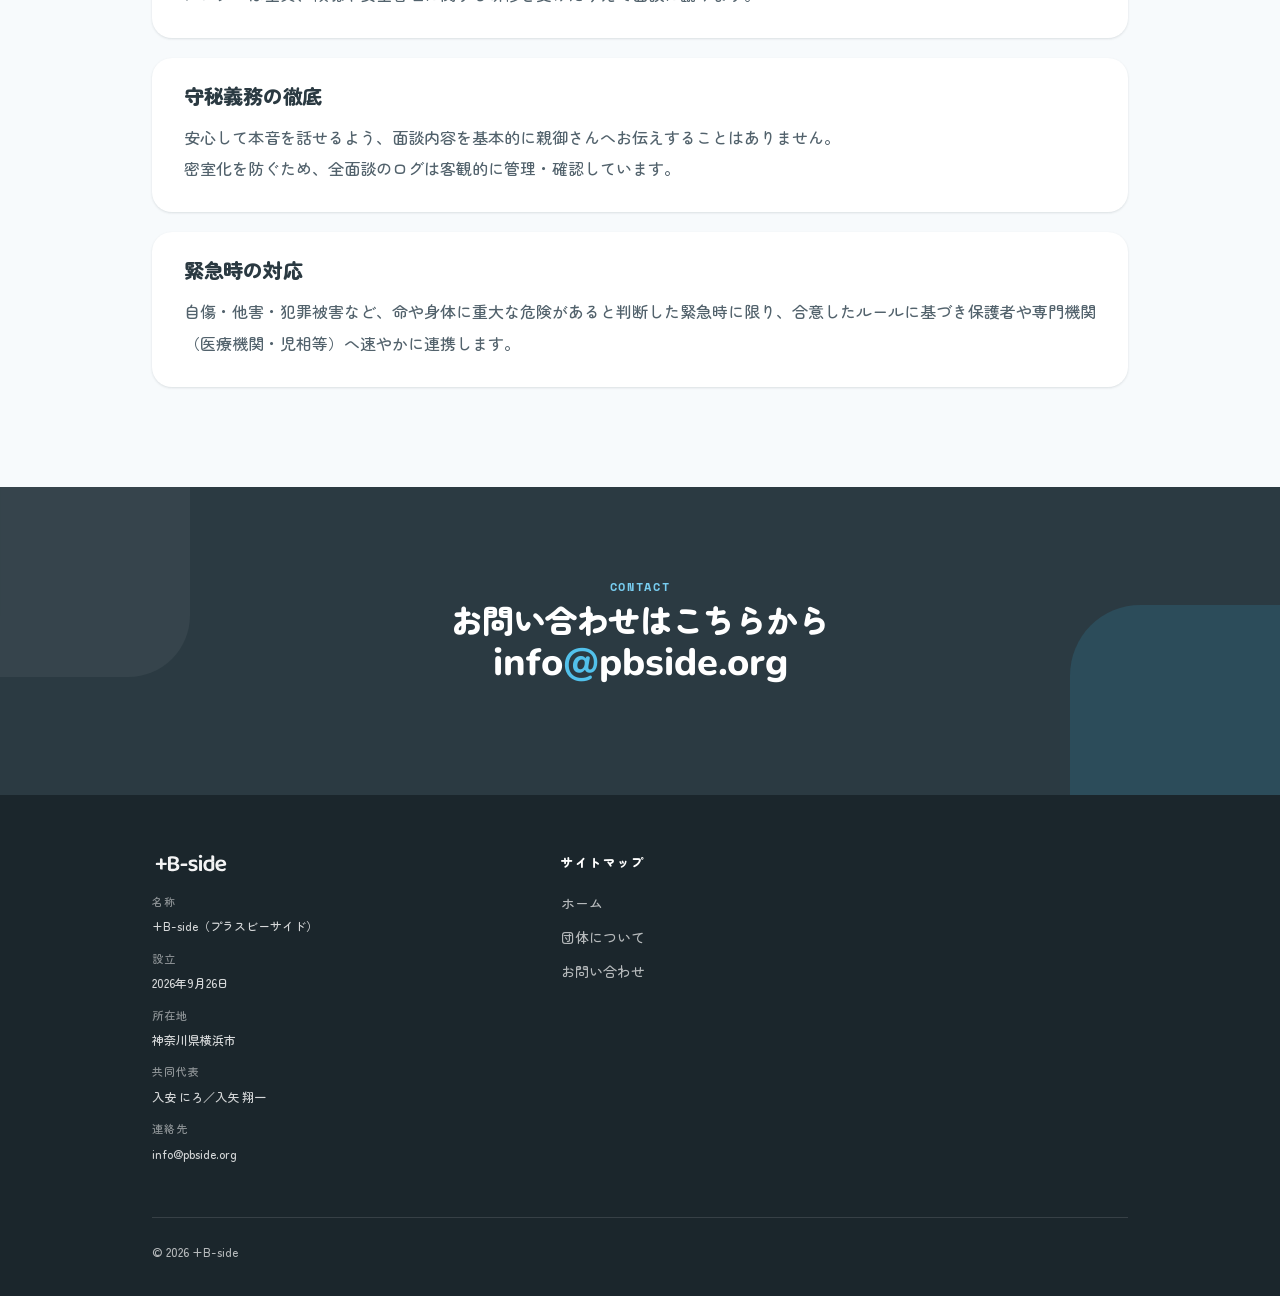
==== commit a32ed382: "ホームの共同代表節を削除、にろさんの出向先を「中央省庁」に変更 Co-Authored-By: Claude Opus 5.5 <noreply@anthropic.com> Claude-Sessi" ====
--- a/index.html
+++ b/index.html
@@ -180,25 +180,6 @@
   </div>
 </section>
 
-<section class="block" id="team">
-  <div class="container">
-    <span class="kicker">Team</span>
-    <h2 class="sec">共同代表</h2>
-    <div class="values" style="max-width:860px">
-      <div class="value">
-        <span class="num">共同代表</span>
-        <h3>入安 にろ</h3>
-        <p>学生時代に東日本大震災を経験したことをきっかけに、被災地のこども支援NPOでボランティアとして活動。就職後はIT業界で働いたのち、ボランティアとして活動していたNPOに転職・復帰。困窮世帯の中高生へのオンライン面談事業や、自治体からの委託事業を担当。現在はこども家庭庁に出向中。修士（教育学）</p>
-      </div>
-      <div class="value">
-        <span class="num">共同代表</span>
-        <h3>入矢 翔一</h3>
-        <p>エンジニアとして評価・開発に従事後、子ども支援NPOにて困窮世帯の中高生へのオンライン面談事業を担当。現在はAI評価業務等を手がける。自身も思春期に集団生活へ適応できず、悩みを誰にも言えず一人抱え込みで孤立した原体験から、子どもにも1対1の斜めの関係の必要性を確信し、団体を立ち上げる。</p>
-      </div>
-    </div>
-  </div>
-</section>
-
 <section class="cta" id="contact">
   <div class="tile t1"></div><div class="tile t2"></div>
   <div class="container">
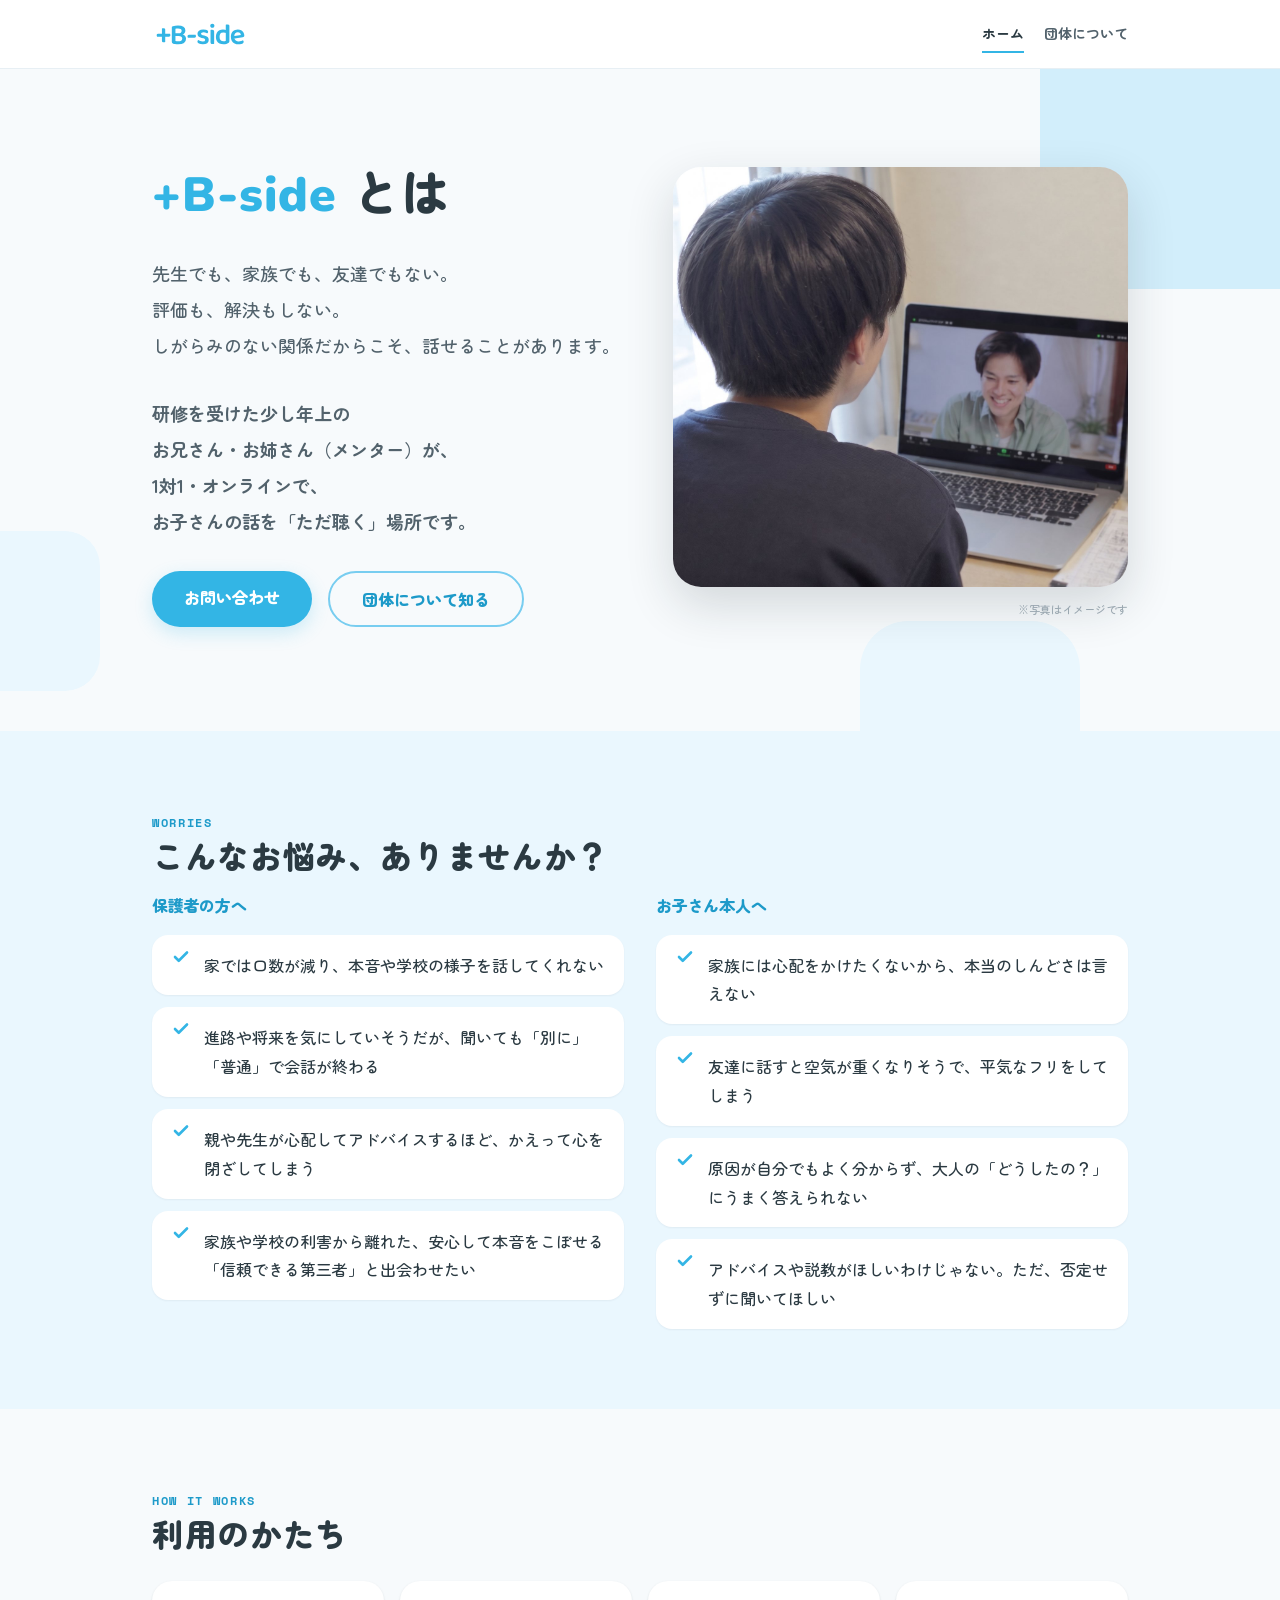
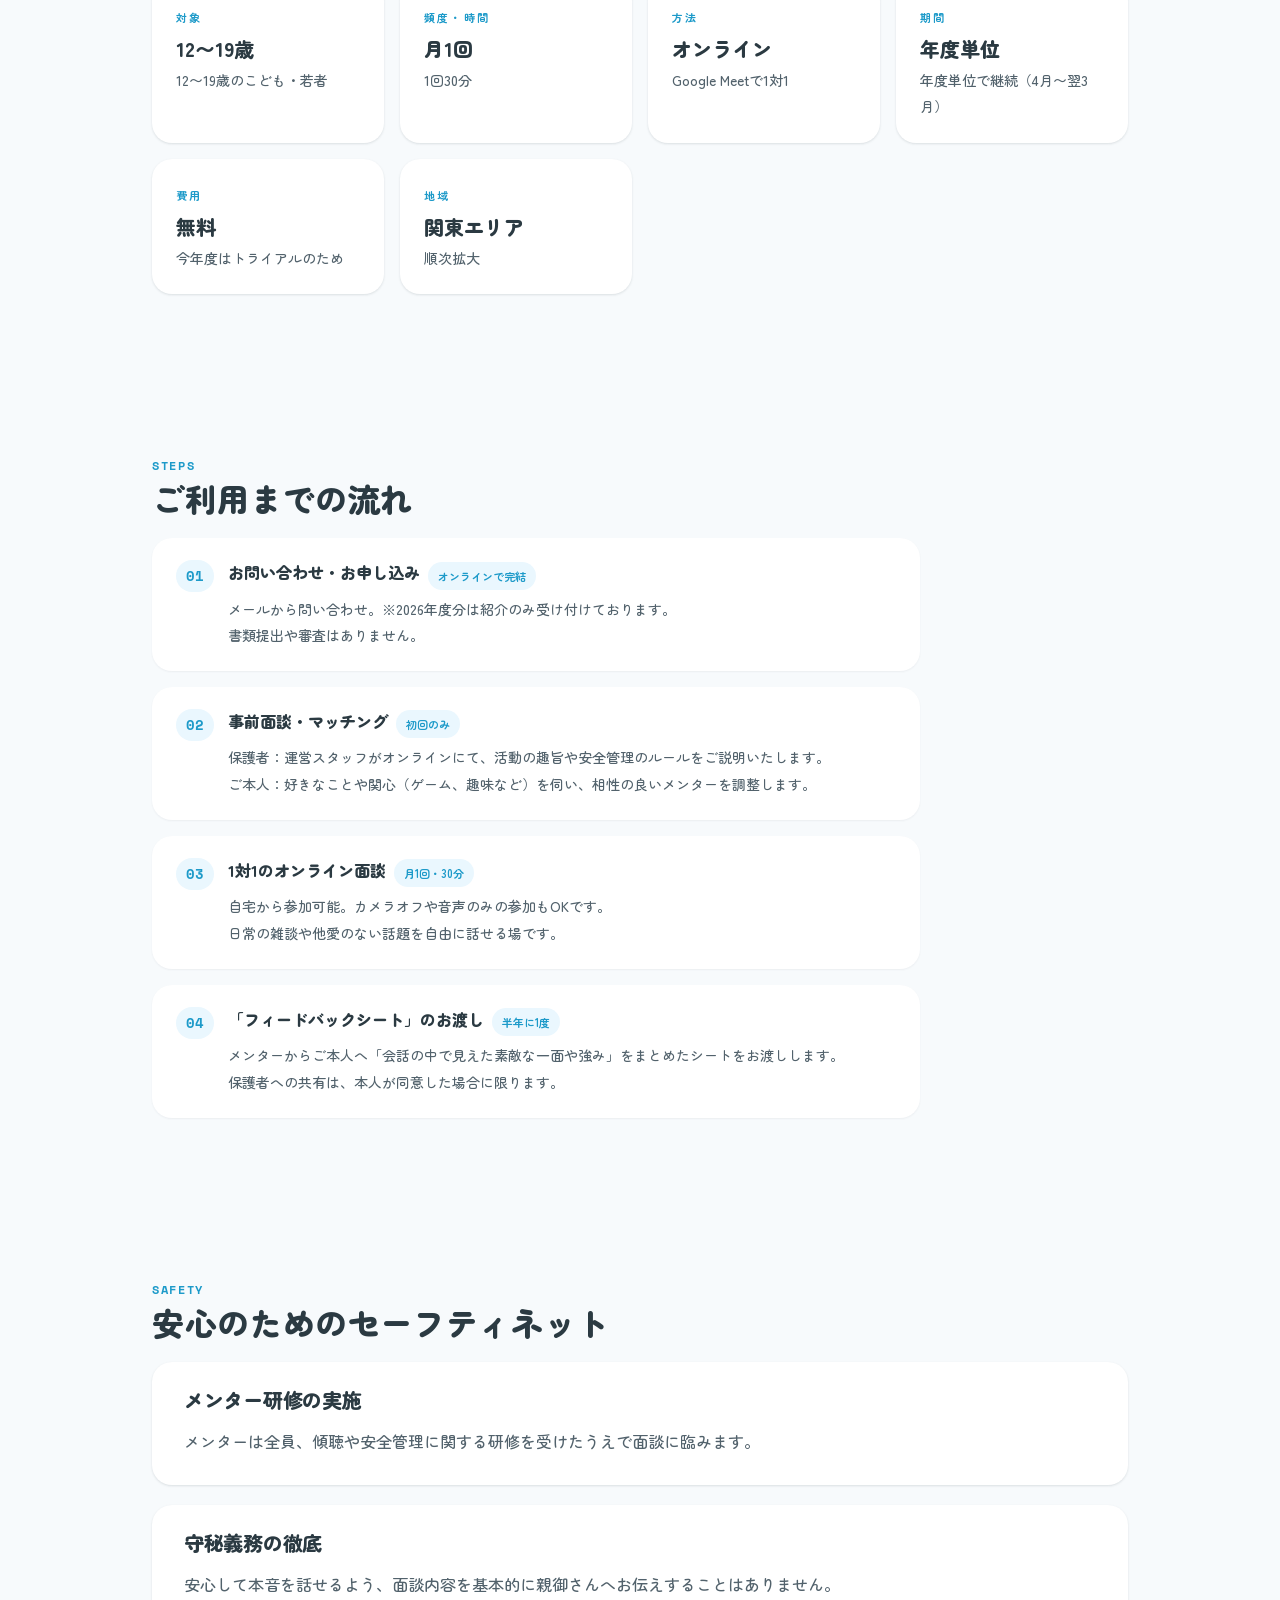
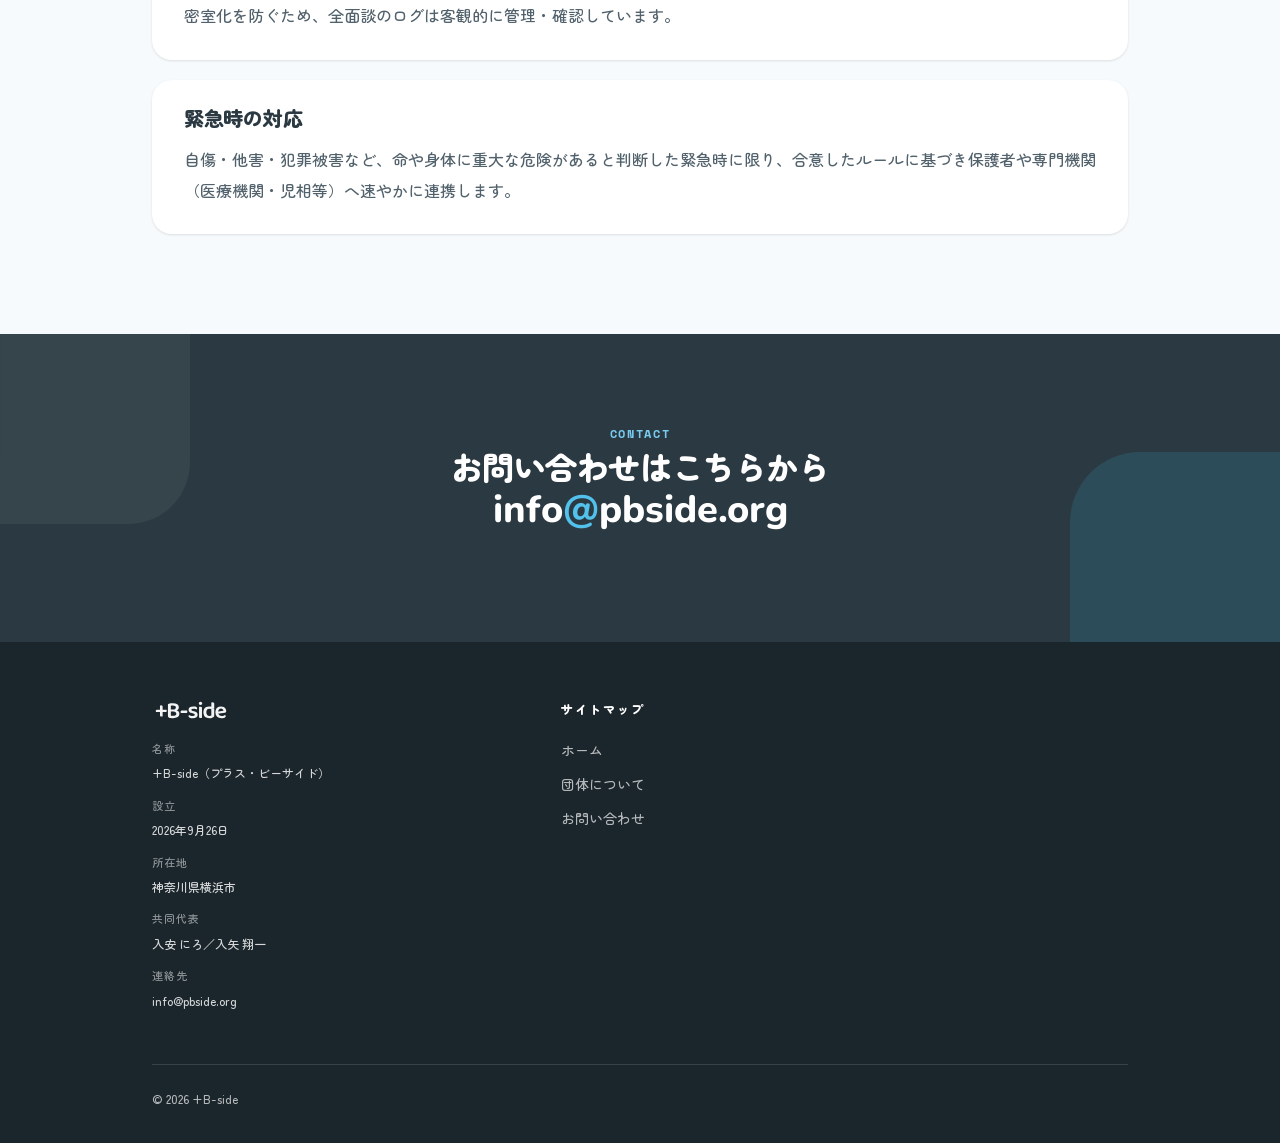
==== commit 6b4705b0: "公開向けに文言とページ構成を更新" ====
--- a/index.html
+++ b/index.html
@@ -3,8 +3,8 @@
 <head>
 <meta charset="UTF-8">
 <meta name="viewport" content="width=device-width, initial-scale=1.0">
-<title>+B-side（プラスビーサイド）</title>
-<meta name="description" content="研修を受けた少し年上のお兄さん・お姉さん（メンター）が、1対1・オンラインで、12〜19歳のこども・若者の話を「ただ聴く」場所です。">
+<title>+B-side（プラス・ビーサイド）</title>
+<meta name="description" content="+B-side（プラス・ビーサイド）は、研修を受けた少し年上のメンターが、1対1・オンラインでお子さんの話を「ただ聴く」場所です。">
 <link rel="icon" href="assets/logo/plus-B_icon_tile.svg">
 <link rel="preconnect" href="https://fonts.googleapis.com">
 <link href="https://fonts.googleapis.com/css2?family=Nunito:wght@400;700;800;900&family=Space+Mono:wght@400;700&family=Zen+Maru+Gothic:wght@400;500;700;900&display=swap" rel="stylesheet">
@@ -67,20 +67,12 @@
 </head>
 <body>
 
-<div class="draftbar">
-  <div class="container">
-    <span class="tag">DRAFT</span>
-    <span>これは公開前のたたき台です。<mark class="q">黄色マーカー</mark>と「要確認」「仮」バッジの箇所は、未確定またはダミーの内容です。→ <a class="link" href="checklist.html">公開までに決めること一覧</a></span>
-  </div>
-</div>
-
 <header class="site-header">
   <div class="container">
     <a class="brand" href="index.html"><img src="assets/logo/plus-B-side_lockup_sky.svg" alt="+B-side"></a>
     <nav class="site-nav">
       <a href="index.html" class="current">ホーム</a>
       <a href="about.html">団体について</a>
-      <a href="checklist.html" class="internal">［内部］決めること</a>
     </nav>
   </div>
 </header>
@@ -90,9 +82,9 @@
   <div class="container">
     <div class="split">
       <div>
-        <span class="kicker">+B-side とは</span>
-        <h1><span class="nb">助言でも</span><span class="nb">解決でもない。</span><br><span class="accent">ただ、聴く。</span></h1>
-        <p class="lead"><span class="nb">先生でも、</span><span class="nb">家族でも、</span><span class="nb">友達でもない。</span><br><span class="nb">利害も評価もない</span><span class="nb">少し年上の</span><span class="nb">お兄さん・お姉さんだからこそ、</span><span class="nb">こぼせる本音があります。</span><br><span class="nb">研修を受けたメンターが、</span><span class="nb">月1回30分、</span><span class="nb">1対1・オンラインで、</span><span class="nb">お子さんの話を聴きます。</span></p>
+        <h1><span class="accent">+B-side</span> とは</h1>
+        <p class="lead"><span class="nb">先生でも、家族でも、友達でもない。</span><span class="nb">評価も、解決もしない。</span><br><span class="nb">しがらみのない関係だからこそ、</span><span class="nb">話せることがあります。</span></p>
+        <p class="lead"><strong><span class="nb">研修を受けた少し年上の</span><span class="nb">お兄さん・お姉さん（メンター）が、</span><span class="nb">1対1・オンラインで、</span><span class="nb">お子さんの話を「ただ聴く」場所です。</span></strong></p>
         <div class="actions">
           <a class="btn big" href="#contact">お問い合わせ</a>
           <a class="btn big ghost" href="about.html">団体について知る</a>
@@ -195,7 +187,7 @@
       <div>
         <img src="assets/logo/plus-B-side_lockup_white.svg" alt="+B-side">
         <dl class="org">
-          <dt>名称</dt><dd>+B-side（プラスビーサイド）</dd>
+          <dt>名称</dt><dd>+B-side（プラス・ビーサイド）</dd>
           <dt>設立</dt><dd>2026年9月26日</dd>
           <dt>所在地</dt><dd>神奈川県横浜市</dd>
           <dt>共同代表</dt><dd>入安 にろ／入矢 翔一</dd>
--- a/assets/css/site.css
+++ b/assets/css/site.css
@@ -19,43 +19,6 @@
 a { color: inherit; text-decoration: none; }
 .link { color: var(--text-link); font-weight: 700; text-decoration: underline; text-underline-offset: 3px; }
 
-/* ── 下書きバナー（公開時に削除する） ───────────────── */
-.draftbar {
-  background: var(--warning-50);
-  border-bottom: 1px solid var(--warning-500);
-  color: var(--warning-700);
-  font-size: var(--text-xs); font-weight: 700;
-  padding: 10px 0; line-height: 1.7;
-}
-.draftbar .container { display: flex; gap: var(--space-3); align-items: baseline; flex-wrap: wrap; }
-.draftbar .tag {
-  background: var(--warning-500); color: #fff;
-  border-radius: var(--radius-pill); padding: 3px 12px;
-  font-family: var(--font-mono); font-size: var(--text-2xs); letter-spacing: 0.1em;
-}
-
-/* ── 検討用モックアップバナー（非公開URL・noindexページ用） ── */
-.draftbar.conceptbar {
-  background: var(--ink-800); border-bottom-color: var(--ink-800); color: rgba(255,255,255,0.88);
-}
-.draftbar.conceptbar .tag { background: var(--sky-500); }
-.draftbar.conceptbar a.link { color: var(--sky-300); }
-
-/* ── 未確定マーカー ───────────────────────────────── */
-.tbd {
-  display: inline-block; vertical-align: middle;
-  background: var(--warning-50); color: var(--warning-700);
-  border: 1px solid var(--warning-500);
-  border-radius: var(--radius-pill);
-  font-size: var(--text-2xs); font-weight: 700; letter-spacing: 0.08em;
-  padding: 2px 10px; margin-left: 6px; white-space: nowrap;
-}
-.tbd.dummy { background: var(--danger-50); color: var(--danger-700); border-color: var(--danger-500); }
-mark.q {
-  background: linear-gradient(transparent 62%, rgba(242,164,49,0.38) 62%);
-  color: inherit; padding: 0 2px;
-}
-
 /* ── ヘッダー ─────────────────────────────────────── */
 .site-header {
   position: sticky; top: 0; z-index: 10;
@@ -75,7 +38,6 @@
 }
 .site-nav a:hover { color: var(--sky-600); }
 .site-nav a.current { color: var(--ink-800); border-bottom-color: var(--sky-500); }
-.site-nav a.internal { color: var(--warning-700); }
 
 .btn {
   display: inline-block;
